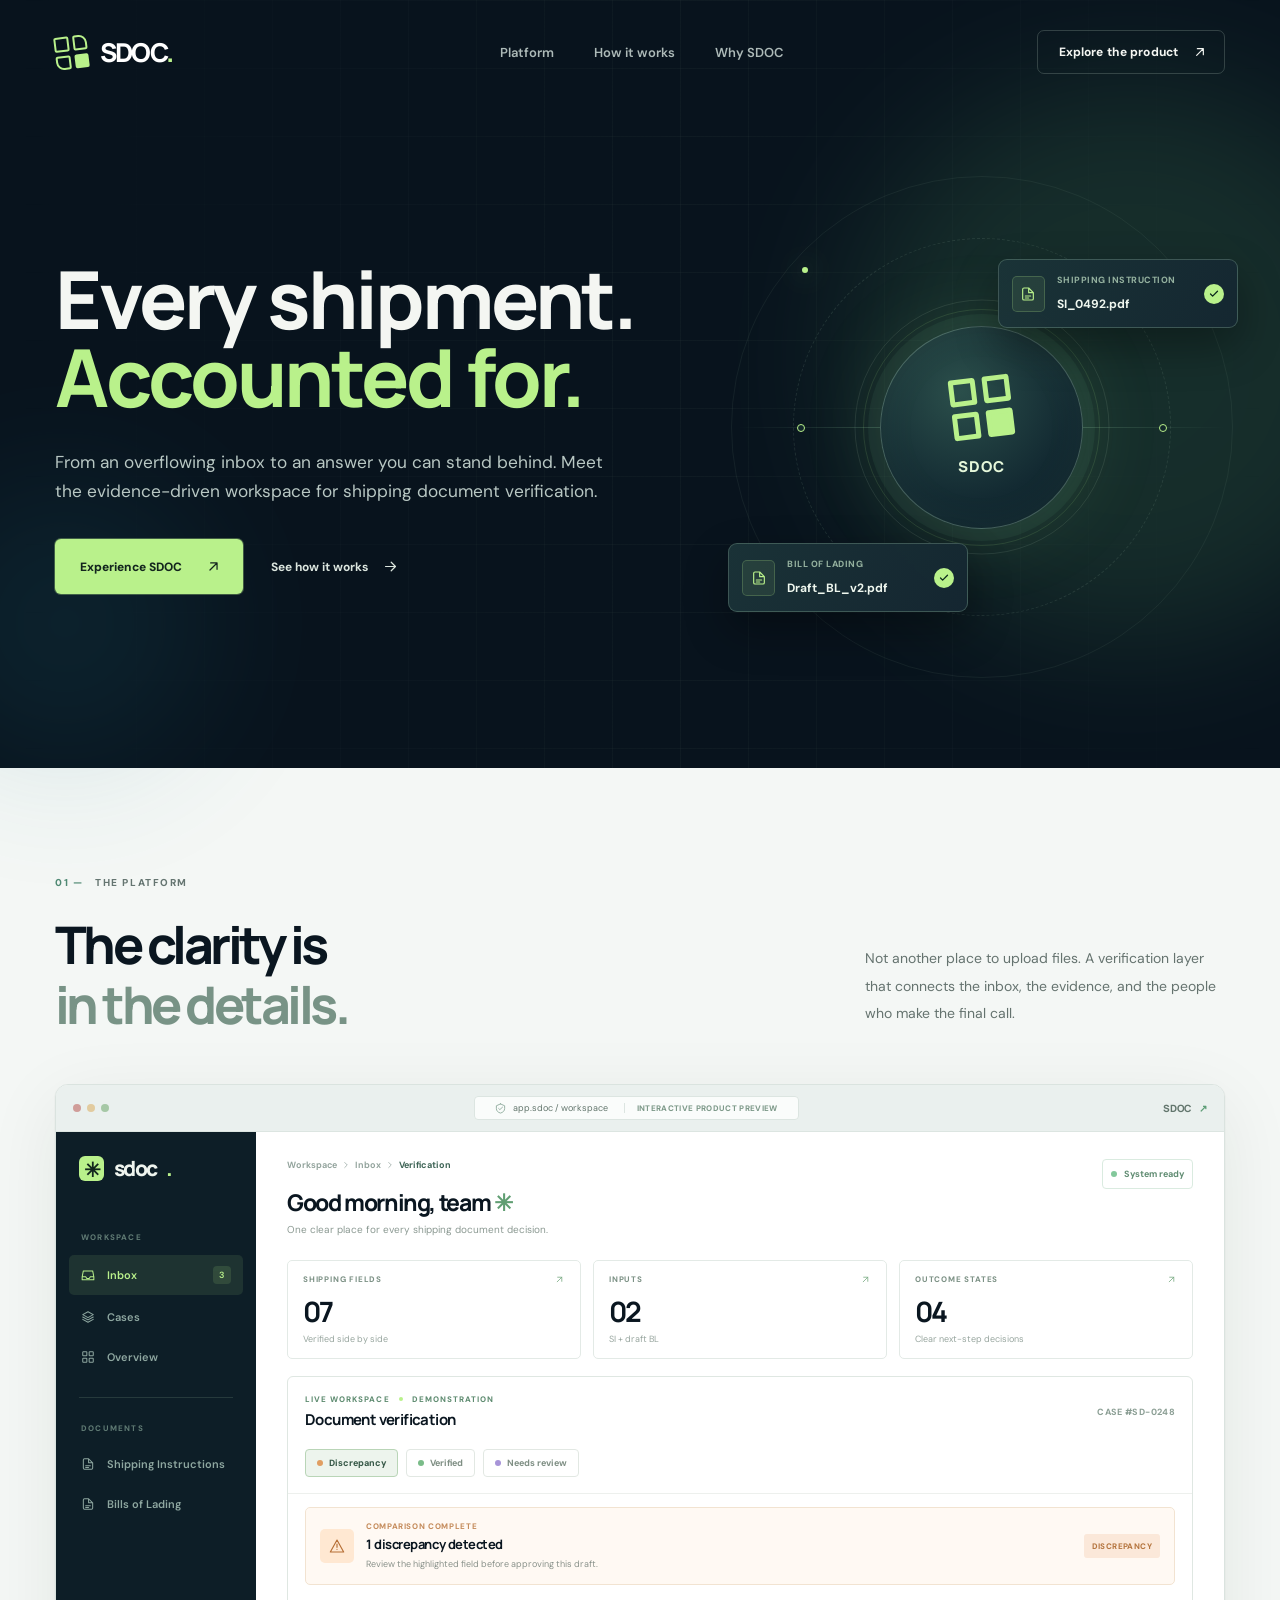
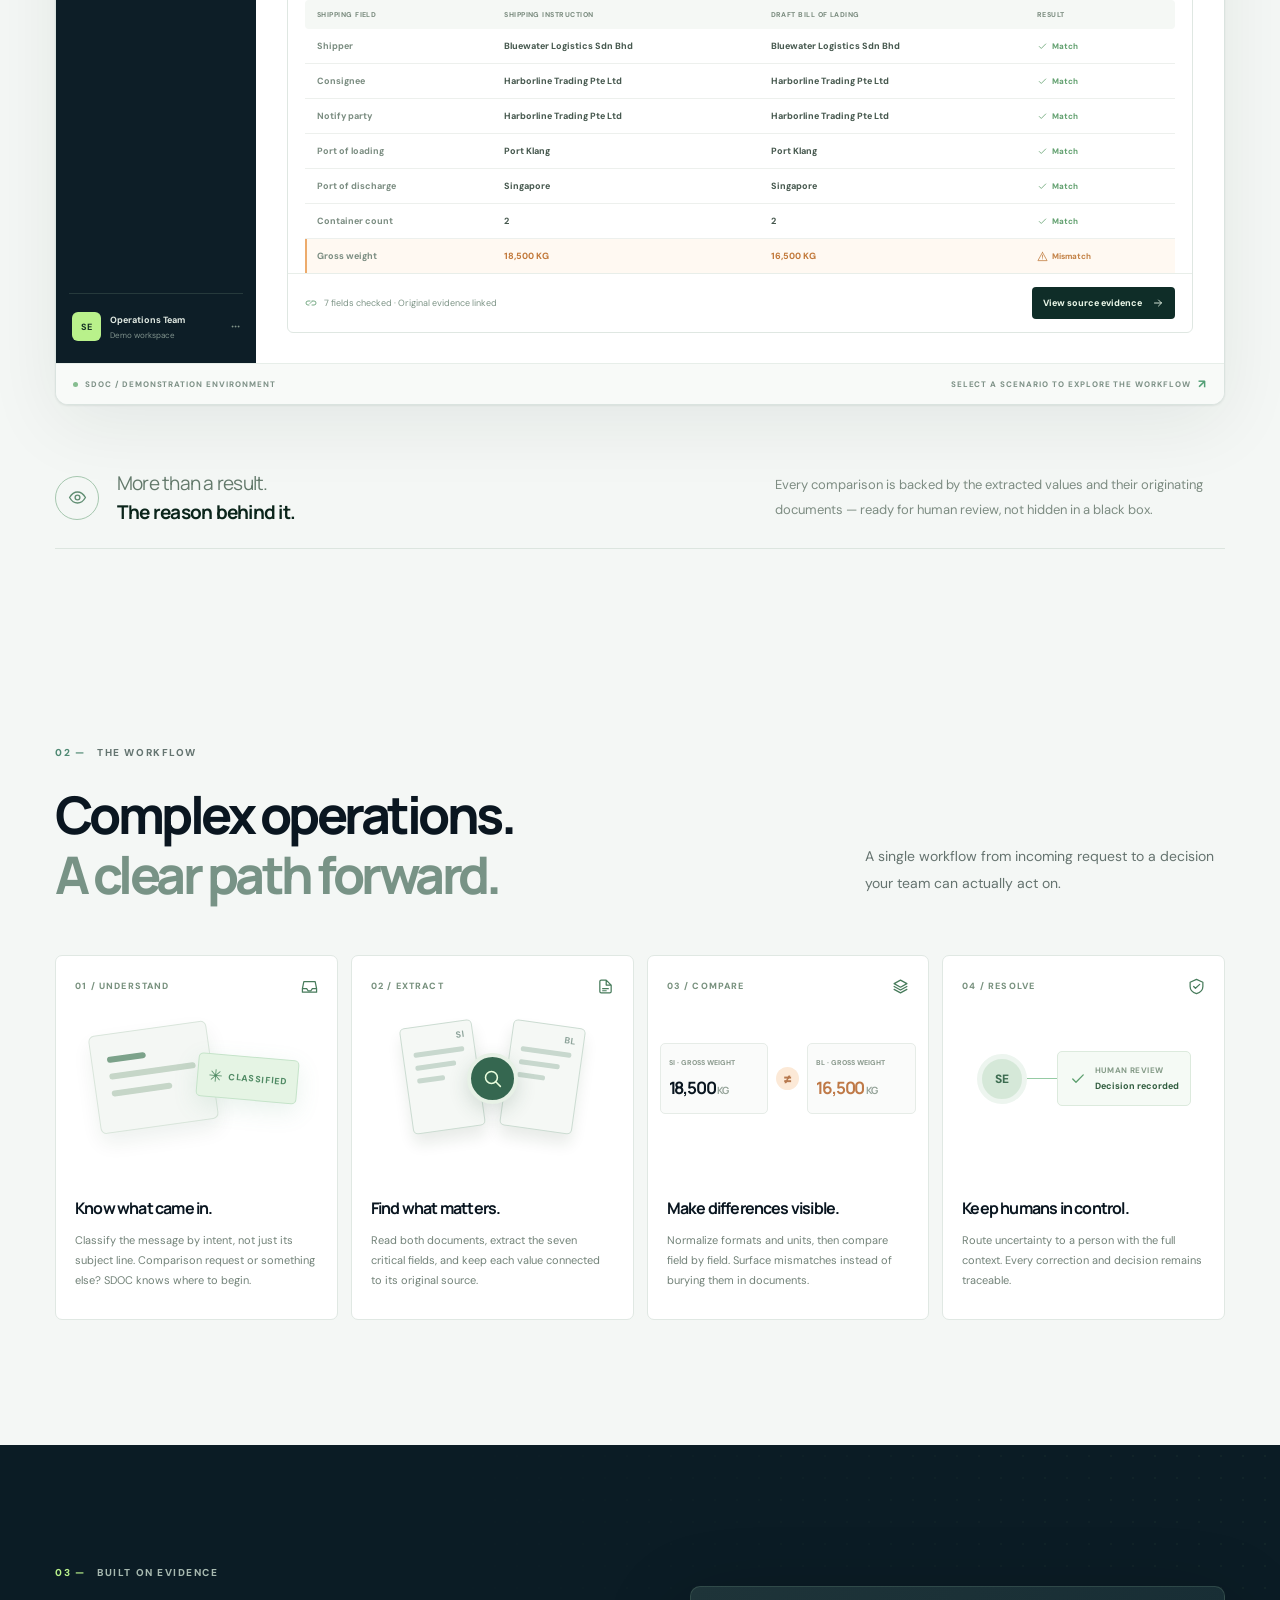
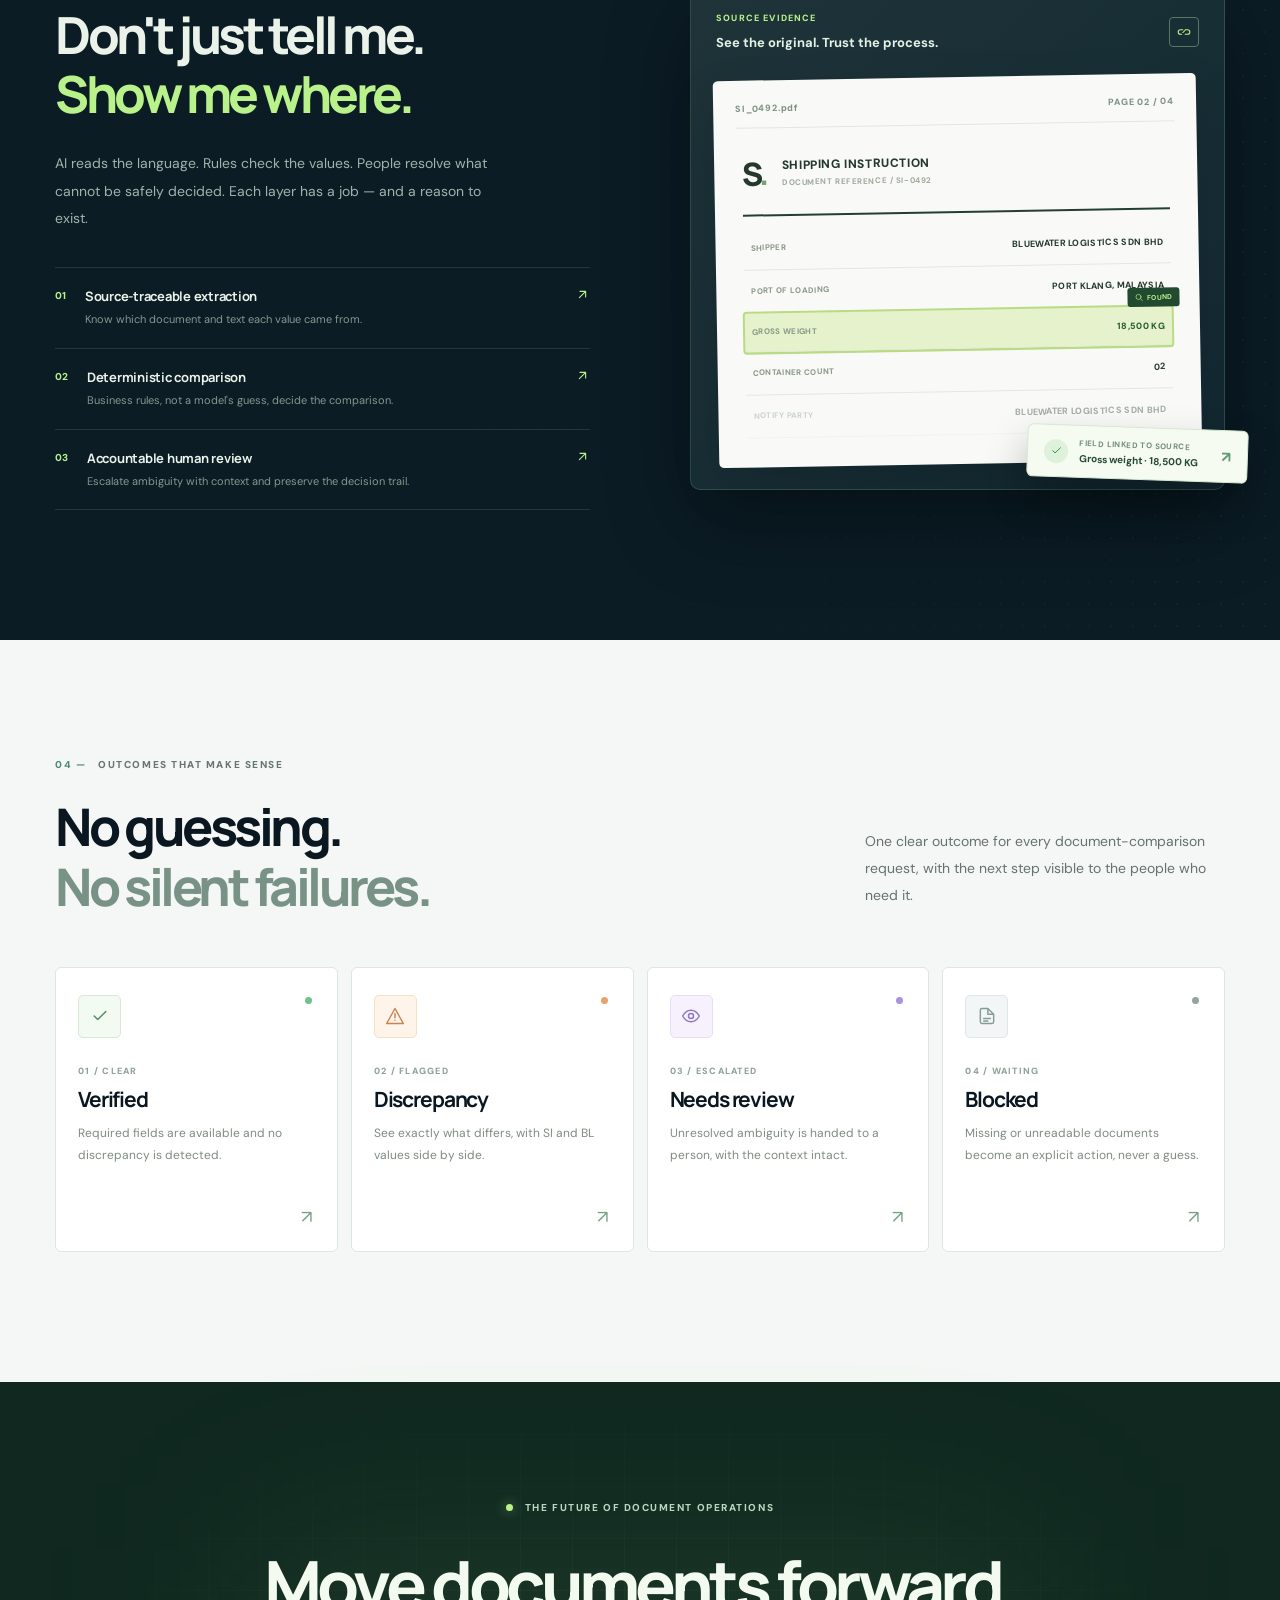
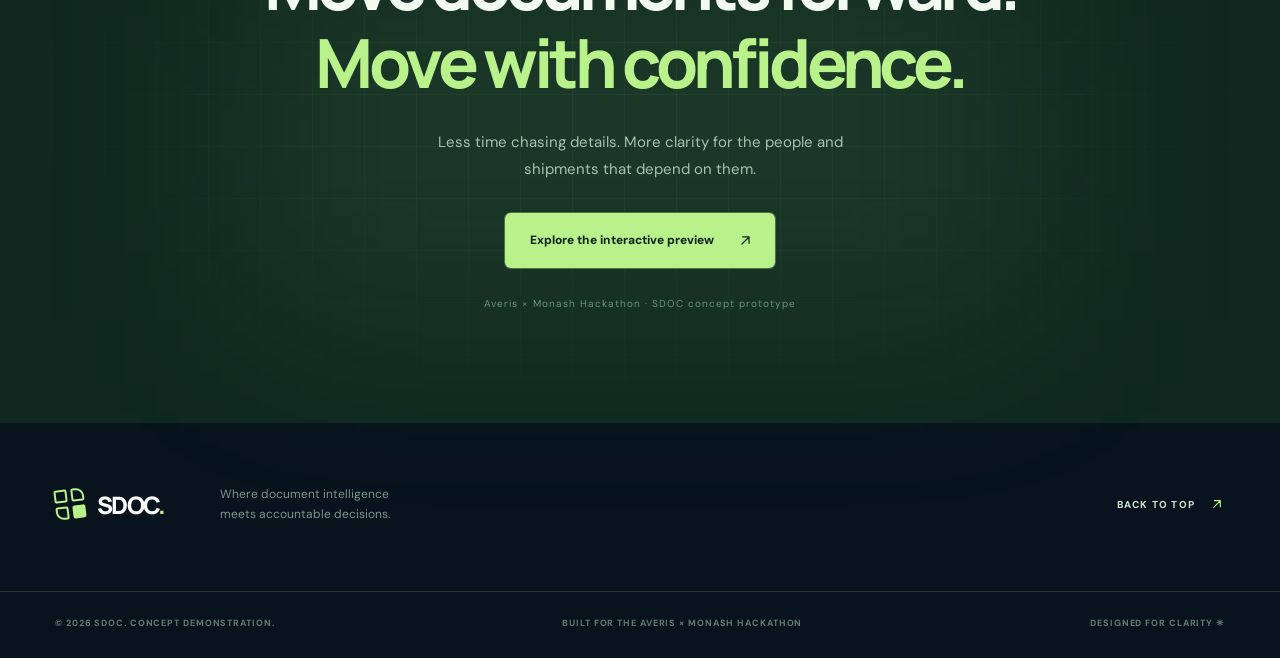
==== sdoc-landing/index.html @ b0c90d7c "Initial commit: SDOC shipping document verification Backend-first verification pipeline with Supabas" ====
<!doctype html>
<html lang="en">
<head>
  <meta charset="UTF-8" />
  <meta name="viewport" content="width=device-width, initial-scale=1.0" />
  <meta name="theme-color" content="#08131d" />
  <meta name="description" content="SDOC brings evidence-driven shipping document verification from the inbox to a clear, traceable decision." />
  <title>SDOC — Every shipment. Accounted for.</title>
  <link rel="icon" type="image/svg+xml" href="assets/favicon.svg" />
  <link rel="preconnect" href="https://fonts.googleapis.com" />
  <link rel="preconnect" href="https://fonts.gstatic.com" crossorigin />
  <link href="https://fonts.googleapis.com/css2?family=DM+Sans:wght@400;450;500;550;600;650;700&family=Manrope:wght@400;500;600;650;700;750;800&display=swap" rel="stylesheet" />
  <link rel="stylesheet" href="styles.css" />
  <link rel="stylesheet" href="hero.css" />
  <script src="app.js" defer></script>
</head>
<body>
  <svg class="icon-sprite" xmlns="http://www.w3.org/2000/svg" aria-hidden="true">
    <symbol id="i-arrow" viewBox="0 0 24 24"><path d="M5 12h14m-6-6 6 6-6 6"/></symbol>
    <symbol id="i-arrow-up" viewBox="0 0 24 24"><path d="M7 17 17 7M8 7h9v9"/></symbol>
    <symbol id="i-check" viewBox="0 0 24 24"><path d="m5 12 4.3 4.3L19 6.5"/></symbol>
    <symbol id="i-chevr" viewBox="0 0 24 24"><path d="m9 6 6 6-6 6"/></symbol>
    <symbol id="i-file" viewBox="0 0 24 24"><path d="M13 3H6a2 2 0 0 0-2 2v14a2 2 0 0 0 2 2h12a2 2 0 0 0 2-2V10zM13 3v7h7M8 15h8M8 18h5"/></symbol>
    <symbol id="i-inbox" viewBox="0 0 24 24"><path d="M4 5h16l2 10v5H2v-5L4 5Zm-2 10h6l2 3h4l2-3h6"/></symbol>
    <symbol id="i-layers" viewBox="0 0 24 24"><path d="m12 3 9 5-9 5-9-5 9-5Zm-9 9 9 5 9-5M3 16l9 5 9-5"/></symbol>
    <symbol id="i-search" viewBox="0 0 24 24"><circle cx="10.8" cy="10.8" r="6.8"/><path d="m16 16 5 5"/></symbol>
    <symbol id="i-shield" viewBox="0 0 24 24"><path d="m12 2 9 4v6c0 5.2-3.5 8.4-9 10-5.5-1.6-9-4.8-9-10V6l9-4Z"/><path d="m8 12 2.5 2.5L16.5 9"/></symbol>
    <symbol id="i-spark" viewBox="0 0 24 24"><path d="m12 2 2.2 7.8L22 12l-7.8 2.2L12 22l-2.2-7.8L2 12l7.8-2.2L12 2Z"/></symbol>
    <symbol id="i-grid" viewBox="0 0 24 24"><rect x="3" y="3" width="7" height="7" rx="1"/><rect x="14" y="3" width="7" height="7" rx="1"/><rect x="3" y="14" width="7" height="7" rx="1"/><rect x="14" y="14" width="7" height="7" rx="1"/></symbol>
    <symbol id="i-clock" viewBox="0 0 24 24"><circle cx="12" cy="12" r="9"/><path d="M12 7v5l3 2"/></symbol>
    <symbol id="i-link" viewBox="0 0 24 24"><path d="m10 13 4-4M8 16H6a4 4 0 0 1 0-8h4M14 8h4a4 4 0 0 1 0 8h-4"/></symbol>
    <symbol id="i-alert" viewBox="0 0 24 24"><path d="m12 3 10 18H2L12 3ZM12 9v5M12 17h.01"/></symbol>
    <symbol id="i-send" viewBox="0 0 24 24"><path d="m22 2-7 20-4-9-9-4 20-7ZM11 13 22 2"/></symbol>
    <symbol id="i-eye" viewBox="0 0 24 24"><path d="M2 12s4-7 10-7 10 7 10 7-4 7-10 7S2 12 2 12Z"/><circle cx="12" cy="12" r="3"/></symbol>
    <symbol id="i-menu" viewBox="0 0 24 24"><path d="M3 7h18M3 12h18M3 17h18"/></symbol>
    <symbol id="i-x" viewBox="0 0 24 24"><path d="M5 5 19 19M19 5 5 19"/></symbol>
  </svg>
  <div class="site-shell" id="top">
    <div class="hero-stage">
      <div class="hero-grid" aria-hidden="true"></div>
      <div class="ambient ambient-1" aria-hidden="true"></div><div class="ambient ambient-2" aria-hidden="true"></div>
      <header class="site-header wrap">
        <a class="brand" href="#top" aria-label="SDOC home"><span class="brand-glyph"><span></span><span></span><span></span><span></span></span><span>SDOC<span class="brand-period">.</span></span></a>
        <nav class="desktop-nav" aria-label="Main navigation"><a href="#platform">Platform</a><a href="#workflow">How it works</a><a href="#principles">Why SDOC</a></nav>
        <a class="nav-cta" href="#experience">Explore the product <svg><use href="#i-arrow-up"/></svg></a>
        <button class="menu-toggle" type="button" aria-label="Open menu" aria-expanded="false"><svg><use href="#i-menu"/></svg></button>
      </header>
      <nav class="mobile-nav wrap" id="mobile-nav" aria-label="Mobile navigation" hidden><a href="#platform">Platform</a><a href="#workflow">How it works</a><a href="#principles">Why SDOC</a><a href="#experience">Explore the product</a></nav>
      <main>
        <section class="hero wrap" aria-labelledby="hero-title">
          <div class="hero-copy reveal is-visible">
            <h1 id="hero-title">Every shipment.<br><span class="heading-gradient">Accounted for<span class="heading-period">.</span></span></h1>
            <p class="hero-description">From an overflowing inbox to an answer you can stand behind. Meet the evidence-driven workspace for shipping document verification.</p>
            <div class="hero-actions"><a class="button button-primary magnetic" href="#experience">Experience SDOC <svg><use href="#i-arrow-up"/></svg></a><a class="text-action" href="#workflow">See how it works <svg><use href="#i-arrow"/></svg></a></div>
          </div>
          <div class="hero-art reveal is-visible" aria-hidden="true"><div class="radar-ring radar-1"></div><div class="radar-ring radar-2"></div><div class="radar-ring radar-3"></div><div class="art-route"><span class="route-node node-left"></span><span class="route-node node-middle"></span><span class="route-node node-right"></span></div><div class="art-center"><div class="art-center-inner"><div class="art-mark"><span></span><span></span><span></span><span></span></div><span>SDOC</span></div></div><div class="art-card art-card-one"><span class="art-card-icon"><svg><use href="#i-file"/></svg></span><div><span>SHIPPING INSTRUCTION</span><strong>SI_0492.pdf</strong></div><span class="art-card-check"><svg><use href="#i-check"/></svg></span></div><div class="art-card art-card-two"><span class="art-card-icon"><svg><use href="#i-file"/></svg></span><div><span>BILL OF LADING</span><strong>Draft_BL_v2.pdf</strong></div><span class="art-card-check"><svg><use href="#i-check"/></svg></span></div></div>
        </section>
      </main>
    </div>
    <section class="product-section" id="platform" aria-labelledby="product-title">
      <div class="wrap"><div class="section-heading reveal"><div class="kicker"><span class="kicker-index">01 —</span> THE PLATFORM</div><div class="section-title-row"><h2 id="product-title">The clarity is<br><em>in the details.</em></h2><p>Not another place to upload files. A verification layer that connects the inbox, the evidence, and the people who make the final call.</p></div></div>
      <div class="product-frame reveal" id="experience">
        <div class="browser-bar"><div class="browser-dots"><span></span><span></span><span></span></div><div class="browser-address"><svg><use href="#i-shield"/></svg> app.sdoc / workspace <span class="browser-address-demo">INTERACTIVE PRODUCT PREVIEW</span></div><div class="browser-bar-end">SDOC <span>↗</span></div></div>
        <div class="app-layout">
          <aside class="app-sidebar"><div class="app-sidebar-brand"><span class="app-brand-symbol">✳</span> sdoc<span>.</span></div><span class="sidebar-label">WORKSPACE</span><div class="sidebar-item selected"><svg><use href="#i-inbox"/></svg> Inbox <span class="side-number">3</span></div><div class="sidebar-item"><svg><use href="#i-layers"/></svg> Cases</div><div class="sidebar-item"><svg><use href="#i-grid"/></svg> Overview</div><div class="sidebar-separator"></div><span class="sidebar-label">DOCUMENTS</span><div class="sidebar-item"><svg><use href="#i-file"/></svg> Shipping Instructions</div><div class="sidebar-item"><svg><use href="#i-file"/></svg> Bills of Lading</div><div class="sidebar-spacer"></div><div class="sidebar-profile"><span class="profile-avatar">SE</span><div><strong>Operations Team</strong><small>Demo workspace</small></div><span class="profile-more">···</span></div></aside>
          <div class="app-main"><div class="app-topline"><div><div class="app-breadcrumb">Workspace <svg><use href="#i-chevr"/></svg> Inbox <svg><use href="#i-chevr"/></svg> <strong>Verification</strong></div><h3>Good morning, team <span>✳</span></h3><p>One clear place for every shipping document decision.</p></div><span class="app-topline-badge"><span></span> System ready</span></div>
            <div class="app-stats"><div><span>SHIPPING FIELDS <svg><use href="#i-arrow-up"/></svg></span><strong>07</strong><small>Verified side by side</small></div><div><span>INPUTS <svg><use href="#i-arrow-up"/></svg></span><strong>02</strong><small>SI + draft BL</small></div><div><span>OUTCOME STATES <svg><use href="#i-arrow-up"/></svg></span><strong>04</strong><small>Clear next-step decisions</small></div></div>
            <div class="demo-workspace"><div class="demo-top"><div><div class="demo-top-label">LIVE WORKSPACE <span class="demo-tiny-dot"></span> DEMONSTRATION</div><h4>Document verification</h4></div><span class="demo-case" id="case-id">CASE #SD-0248</span></div>
              <div class="scenario-row" role="tablist" aria-label="Explore sample comparison outcomes"><button class="scenario-tab active" type="button" role="tab" aria-selected="true" data-scenario="discrepancy"><span class="tab-alert"></span> Discrepancy</button><button class="scenario-tab" type="button" role="tab" aria-selected="false" data-scenario="verified"><span class="tab-success"></span> Verified</button><button class="scenario-tab" type="button" role="tab" aria-selected="false" data-scenario="review"><span class="tab-review"></span> Needs review</button></div>
              <div class="result-summary"><div class="result-icon result-warn" id="result-icon"><svg><use href="#i-alert"/></svg></div><div class="result-copy"><span id="result-kicker">COMPARISON COMPLETE</span><strong id="result-title">1 discrepancy detected</strong><small id="result-desc">Review the highlighted field before approving this draft.</small></div><span class="result-state discrepancy" id="result-state">DISCREPANCY</span></div>
              <div class="comparison-table" role="table" aria-label="Shipping Instruction versus Bill of Lading"><div class="table-head" role="row"><span role="columnheader">SHIPPING FIELD</span><span role="columnheader">SHIPPING INSTRUCTION</span><span role="columnheader">DRAFT BILL OF LADING</span><span role="columnheader">RESULT</span></div><div id="comparison-rows"></div></div>
              <div class="demo-bottom"><span><svg><use href="#i-link"/></svg> <span id="evidence-copy">7 fields checked · Original evidence linked</span></span><button type="button" class="demo-action" id="demo-action">View source evidence <svg><use href="#i-arrow"/></svg></button></div>
            </div>
          </div>
        </div>
        <div class="frame-bottom"><span><span class="frame-status-dot"></span> SDOC / DEMONSTRATION ENVIRONMENT</span><span>SELECT A SCENARIO TO EXPLORE THE WORKFLOW <span>↗</span></span></div>
      </div>
      <div class="under-frame reveal"><div><span class="under-frame-icon"><svg><use href="#i-eye"/></svg></span><p>More than a result.<br><strong>The reason behind it.</strong></p></div><p>Every comparison is backed by the extracted values and their originating documents — ready for human review, not hidden in a black box.</p></div>
      </div>
    </section>
    <section class="workflow-section" id="workflow" aria-labelledby="workflow-title"><div class="wrap"><div class="section-heading reveal"><div class="kicker"><span class="kicker-index">02 —</span> THE WORKFLOW</div><div class="section-title-row"><h2 id="workflow-title">Complex operations.<br><em>A clear path forward.</em></h2><p>A single workflow from incoming request to a decision your team can actually act on.</p></div></div><div class="workflow-grid"><article class="workflow-card reveal"><div class="workflow-card-top"><span>01 / UNDERSTAND</span><svg><use href="#i-inbox"/></svg></div><div class="step-graphic step-graphic-one"><span class="graphic-email"><span class="graphic-email-line short"></span><span class="graphic-email-line"></span><span class="graphic-email-line medium"></span></span><span class="graphic-ai">✳ <span>CLASSIFIED</span></span></div><div class="workflow-card-bottom"><h3>Know what came in.</h3><p>Classify the message by intent, not just its subject line. Comparison request or something else? SDOC knows where to begin.</p></div></article><article class="workflow-card reveal"><div class="workflow-card-top"><span>02 / EXTRACT</span><svg><use href="#i-file"/></svg></div><div class="step-graphic step-graphic-two"><span class="graphic-doc doc-a"><i></i><i></i><i></i><b>SI</b></span><span class="graphic-scan"><svg><use href="#i-search"/></svg></span><span class="graphic-doc doc-b"><i></i><i></i><i></i><b>BL</b></span></div><div class="workflow-card-bottom"><h3>Find what matters.</h3><p>Read both documents, extract the seven critical fields, and keep each value connected to its original source.</p></div></article><article class="workflow-card reveal"><div class="workflow-card-top"><span>03 / COMPARE</span><svg><use href="#i-layers"/></svg></div><div class="step-graphic step-graphic-three"><div><small>SI · GROSS WEIGHT</small><strong>18,500 <span>KG</span></strong></div><span class="graphic-versus">≠</span><div><small>BL · GROSS WEIGHT</small><strong>16,500 <span>KG</span></strong></div></div><div class="workflow-card-bottom"><h3>Make differences visible.</h3><p>Normalize formats and units, then compare field by field. Surface mismatches instead of burying them in documents.</p></div></article><article class="workflow-card reveal"><div class="workflow-card-top"><span>04 / RESOLVE</span><svg><use href="#i-shield"/></svg></div><div class="step-graphic step-graphic-four"><div class="review-person">SE</div><div class="review-connector"></div><div class="review-decision"><svg><use href="#i-check"/></svg><span>HUMAN REVIEW<br><strong>Decision recorded</strong></span></div></div><div class="workflow-card-bottom"><h3>Keep humans in control.</h3><p>Route uncertainty to a person with the full context. Every correction and decision remains traceable.</p></div></article></div></div></section>
    <section class="evidence-section" id="principles" aria-labelledby="evidence-title"><div class="wrap evidence-grid"><div class="evidence-copy reveal"><div class="kicker kicker-light"><span class="kicker-index">03 —</span> BUILT ON EVIDENCE</div><h2 id="evidence-title">Don't just tell me.<br><em>Show me where.</em></h2><p>AI reads the language. Rules check the values. People resolve what cannot be safely decided. Each layer has a job — and a reason to exist.</p><div class="evidence-points"><div><span class="point-number">01</span><span><strong>Source-traceable extraction</strong><small>Know which document and text each value came from.</small></span><svg><use href="#i-arrow-up"/></svg></div><div><span class="point-number">02</span><span><strong>Deterministic comparison</strong><small>Business rules, not a model's guess, decide the comparison.</small></span><svg><use href="#i-arrow-up"/></svg></div><div><span class="point-number">03</span><span><strong>Accountable human review</strong><small>Escalate ambiguity with context and preserve the decision trail.</small></span><svg><use href="#i-arrow-up"/></svg></div></div></div><div class="evidence-visual reveal"><div class="evidence-visual-top"><div><span class="evidence-visual-kicker">SOURCE EVIDENCE</span><strong>See the original. Trust the process.</strong></div><span class="evidence-link-icon"><svg><use href="#i-link"/></svg></span></div><div class="fake-pdf"><div class="pdf-caption"><span>SI_0492.pdf</span><span>PAGE 02 / 04</span></div><div class="pdf-document"><div class="pdf-doc-header"><span class="pdf-doc-symbol">S<span>.</span></span><span>SHIPPING INSTRUCTION<br><small>DOCUMENT REFERENCE / SI-0492</small></span></div><div class="pdf-thin-line"></div><div class="pdf-form-row"><span>SHIPPER</span><strong>BLUEWATER LOGISTICS SDN BHD</strong></div><div class="pdf-form-row"><span>PORT OF LOADING</span><strong>PORT KLANG, MALAYSIA</strong></div><div class="pdf-form-row pdf-highlight"><span>GROSS WEIGHT</span><strong>18,500 KG</strong><b><svg><use href="#i-search"/></svg> FOUND</b></div><div class="pdf-form-row"><span>CONTAINER COUNT</span><strong>02</strong></div><div class="pdf-form-row pdf-muted"><span>NOTIFY PARTY</span><strong>BLUEWATER LOGISTICS SDN BHD</strong></div></div></div><div class="source-float"><span class="source-float-icon"><svg><use href="#i-check"/></svg></span><span>FIELD LINKED TO SOURCE <strong>Gross weight · 18,500 KG</strong></span><span>↗</span></div></div></div></section>
    <section class="outcomes-section" aria-labelledby="outcomes-title"><div class="wrap"><div class="section-heading reveal"><div class="kicker"><span class="kicker-index">04 —</span> OUTCOMES THAT MAKE SENSE</div><div class="section-title-row"><h2 id="outcomes-title">No guessing.<br><em>No silent failures.</em></h2><p>One clear outcome for every document-comparison request, with the next step visible to the people who need it.</p></div></div><div class="outcome-grid"><article class="outcome-card reveal"><span class="outcome-dot green"></span><div class="outcome-icon"><svg><use href="#i-check"/></svg></div><span class="outcome-n">01 / CLEAR</span><h3>Verified</h3><p>Required fields are available and no discrepancy is detected.</p><span class="outcome-corner">↗</span></article><article class="outcome-card reveal"><span class="outcome-dot orange"></span><div class="outcome-icon"><svg><use href="#i-alert"/></svg></div><span class="outcome-n">02 / FLAGGED</span><h3>Discrepancy</h3><p>See exactly what differs, with SI and BL values side by side.</p><span class="outcome-corner">↗</span></article><article class="outcome-card reveal"><span class="outcome-dot purple"></span><div class="outcome-icon"><svg><use href="#i-eye"/></svg></div><span class="outcome-n">03 / ESCALATED</span><h3>Needs review</h3><p>Unresolved ambiguity is handed to a person, with the context intact.</p><span class="outcome-corner">↗</span></article><article class="outcome-card reveal"><span class="outcome-dot gray"></span><div class="outcome-icon"><svg><use href="#i-file"/></svg></div><span class="outcome-n">04 / WAITING</span><h3>Blocked</h3><p>Missing or unreadable documents become an explicit action, never a guess.</p><span class="outcome-corner">↗</span></article></div></div></section>
    <section class="closing-section" aria-labelledby="closing-title"><div class="closing-grid"></div><div class="closing-glow"></div><div class="wrap closing-content reveal"><div class="closing-kicker"><span class="live-dot"></span> THE FUTURE OF DOCUMENT OPERATIONS</div><h2 id="closing-title">Move documents forward.<br><em>Move with confidence.</em></h2><p>Less time chasing details. More clarity for the people and shipments that depend on them.</p><a href="#experience" class="button button-primary magnetic">Explore the interactive preview <svg><use href="#i-arrow-up"/></svg></a><span class="closing-footnote">Averis × Monash Hackathon · SDOC concept prototype</span></div></section>
    <footer class="site-footer"><div class="wrap footer-top"><a class="brand footer-brand" href="#top"><span class="brand-glyph"><span></span><span></span><span></span><span></span></span><span>SDOC<span class="brand-period">.</span></span></a><p>Where document intelligence<br>meets accountable decisions.</p><a href="#top" class="back-top">BACK TO TOP <svg><use href="#i-arrow-up"/></svg></a></div><div class="wrap footer-bottom"><span>© 2026 SDOC. CONCEPT DEMONSTRATION.</span><span>BUILT FOR THE AVERIS × MONASH HACKATHON</span><span>DESIGNED FOR CLARITY ✳</span></div></footer>
  </div>
  <dialog class="evidence-dialog" id="evidence-dialog" aria-labelledby="dialog-title"><div class="dialog-top"><div><span class="dialog-kicker">TRACEABLE BY DESIGN</span><h3 id="dialog-title">Source evidence</h3></div><button type="button" id="close-dialog" aria-label="Close evidence dialog"><svg><use href="#i-x"/></svg></button></div><p id="dialog-intro">This is an illustrative source trace from the selected demo scenario.</p><div class="dialog-docs" id="dialog-docs"></div><div class="dialog-footer"><span>DEMONSTRATION DATA · NO LIVE EMAILS PROCESSED</span><button type="button" id="dialog-done">Done <svg><use href="#i-check"/></svg></button></div></dialog>
</body>
</html>
---- sdoc-landing/styles.css ----
:root{--ink:#0a1620;--ink-2:#112530;--lime:#b9f18b;--lime-bright:#cfff9f;--mist:#f4f7f5;--muted:#6b797e;--border:#dbe2e2;--orange:#f59c63;--purple:#b69bed;--display:'Manrope','Arial',sans-serif;--body:'DM Sans','Arial',sans-serif}*{box-sizing:border-box}html{scroll-behavior:smooth;scroll-padding-top:80px}body{margin:0;background:var(--ink);font-family:var(--body);color:var(--ink);-webkit-font-smoothing:antialiased}button,a{-webkit-tap-highlight-color:transparent}a{color:inherit;text-decoration:none}button{font:inherit;cursor:pointer}svg{width:20px;height:20px;fill:none;stroke:currentColor;stroke-width:1.75;stroke-linecap:round;stroke-linejoin:round;flex-shrink:0}::selection{background:var(--lime);color:var(--ink)}.icon-sprite{display:none}.wrap{max-width:1400px;margin-inline:auto;padding-inline:55px}.site-shell{overflow:hidden}.announcement{height:36px;background:#b9f18b;color:#10251d;display:flex;align-items:center;justify-content:center;gap:13px;font-size:9px;font-weight:800;letter-spacing:.18em}.announcement-star{font-size:16px;line-height:1}.announcement-divider{opacity:.35}.announcement a{display:inline-flex;margin-left:6px}.announcement svg{width:13px;height:13px}.hero-stage{position:relative;isolation:isolate;background:#08131d;color:#f4f6f2}.hero-grid{pointer-events:none;position:absolute;inset:0;background-image:linear-gradient(#9cae9b0d 1px,transparent 1px),linear-gradient(90deg,#9cae9b0d 1px,transparent 1px);background-size:68px 68px;mask-image:linear-gradient(90deg,transparent 0%,black 55%,transparent 100%);z-index:-2}.ambient{position:absolute;border-radius:50%;pointer-events:none;filter:blur(70px);opacity:.14;z-index:-1}.ambient-1{width:560px;height:560px;background:#6dce7f;right:-130px;top:80px}.ambient-2{width:290px;height:290px;background:#287d8f;left:-80px;bottom:0}.site-header{height:92px;display:flex;align-items:center;justify-content:space-between;position:relative;z-index:5}.brand{display:inline-flex;align-items:center;gap:12px;color:white;font-family:var(--display);font-size:26px;letter-spacing:-.07em;font-weight:800}.brand-period{color:var(--lime)}.brand-glyph{width:33px;height:33px;display:grid;grid-template-columns:1fr 1fr;grid-template-rows:1fr 1fr;gap:4px;transform:rotate(-7deg)}.brand-glyph span{border:2.5px solid var(--lime);border-radius:2px}.brand-glyph span:nth-child(2){border-radius:2px 8px 2px 2px}.brand-glyph span:nth-child(3){border-radius:2px 2px 2px 8px}.brand-glyph span:nth-child(4){background:var(--lime);border-radius:2px}.desktop-nav{display:flex;gap:40px;margin-left:75px}.desktop-nav a{color:#adbab8;font-size:13px;font-weight:600;transition:color .25s}.desktop-nav a:hover{color:var(--lime)}.nav-cta{display:flex;align-items:center;gap:14px;font-size:12px;font-weight:750;letter-spacing:.01em;border:1px solid #70827b65;padding:13px 16px 13px 21px;border-radius:7px;transition:all .25s}.nav-cta:hover{border-color:var(--lime);color:var(--lime);background:#b9f18b0d}.nav-cta svg{width:16px;height:16px}.menu-toggle,.mobile-nav{display:none}.hero{min-height:575px;display:grid;grid-template-columns:1.1fr .9fr;align-items:center;gap:32px;padding-top:36px;padding-bottom:42px}.hero-copy{position:relative;z-index:2;padding-bottom:12px}.eyebrow,.kicker,.closing-kicker{display:flex;align-items:center;gap:12px;font-size:10px;font-weight:800;letter-spacing:.155em}.eyebrow{color:#9aada7;margin-bottom:33px}.live-dot,.art-label-dot,.demo-tiny-dot,.frame-status-dot{width:7px;height:7px;background:var(--lime);border-radius:50%;display:inline-block;flex-shrink:0;box-shadow:0 0 12px #b9f18b88}.eyebrow-slash{color:#495d56;margin-inline:1px}.hero h1{font-family:var(--display);font-size:clamp(44px,5vw,78px);letter-spacing:-.075em;line-height:1.13;font-weight:750;margin:0;white-space:nowrap}.heading-gradient{background:linear-gradient(100deg,#dbf6c4 0%,#b9f18b 42%,#68c7b0 100%);-webkit-background-clip:text;background-clip:text;color:transparent}.heading-period{color:var(--lime)}.hero-description{max-width:455px;font-size:17px;line-height:1.86;color:#a5b6b3;margin:30px 0 28px}.hero-actions{display:flex;align-items:center;gap:32px}.button{display:inline-flex;justify-content:center;align-items:center;gap:23px;border-radius:6px;font-weight:800;font-size:12px;transition:transform .25s,box-shadow .25s,background .25s;white-space:nowrap}.button-primary{padding:19px 21px 19px 25px;background:var(--lime);color:#13251e;box-shadow:0 0 0 1px #b9f18b50}.button-primary svg{width:17px;height:17px}.button-primary:hover{background:#d1ffad;box-shadow:0 11px 45px #b9f18b25;transform:translateY(-3px)}.text-action{display:flex;align-items:center;gap:14px;color:#dce6df;font-size:12px;font-weight:700;white-space:nowrap}.text-action svg{width:17px;height:17px;transition:transform .2s}.text-action:hover svg{transform:translateX(5px)}.hero-meta{display:flex;gap:17px;align-items:center;margin-top:48px;color:#91a69f;font-size:11px}.hero-meta strong{color:#e9f0e9;font-weight:650}.mini-stack{display:flex;padding-left:4px}.mini-stack i{width:29px;height:29px;display:grid;place-items:center;background:#162d31;border:1px solid #45625b;border-radius:50%;margin-left:-4px}.mini-stack i:nth-child(2){background:#29483b}.mini-stack i:nth-child(3){background:#375940}.mini-stack svg{width:13px;height:13px;color:var(--lime)}.hero-art{height:490px;position:relative;isolation:isolate;display:flex;align-items:center;justify-content:center;transform-style:preserve-3d}.radar-ring{position:absolute;border:1px solid #86a6932b;border-radius:50%;aspect-ratio:1;left:50%;top:50%;transform:translate(-50%,-50%);pointer-events:none}.radar-1{width:255px}.radar-2{width:378px;border-style:dashed;animation:spin 80s linear infinite}.radar-3{width:502px;border-color:#86a69318}.radar-3:after{content:'';position:absolute;top:18%;left:14%;width:6px;height:6px;border-radius:50%;background:var(--lime);box-shadow:0 0 30px var(--lime)}@keyframes spin{to{transform:translate(-50%,-50%) rotate(360deg)}}.art-center{width:203px;height:203px;border-radius:50%;border:1px solid #82a39175;background:radial-gradient(circle at 40% 32%,#2b4f4b,#132a32 60%,#0b1d28);box-shadow:0 0 0 12px #85caa210,0 0 85px #a4f48f20,inset 0 0 40px #b9f18b0c;display:grid;place-items:center;position:relative;z-index:1;animation:float 7s ease-in-out infinite}.art-center:before{content:'';position:absolute;inset:-18px;border-radius:50%;border:1px solid #b9f18b20}.art-center-inner{text-align:center}.art-mark{margin:auto auto 18px;width:61px;height:61px;display:grid;grid-template-columns:1fr 1fr;grid-template-rows:1fr 1fr;gap:7px;transform:rotate(-7deg)}.art-mark span{border:5px solid var(--lime);border-radius:3px}.art-mark span:nth-child(4){background:var(--lime)}.art-center-inner>span{display:block;font-family:var(--display);font-weight:800;font-size:12px;letter-spacing:.14em;color:#e5f7da}.art-center-inner small{display:block;color:#8dac9d;font-size:7px;letter-spacing:.16em;margin-top:8px}.art-label{position:absolute;font-size:9px;font-weight:800;letter-spacing:.14em;color:#a6bab0}.art-label-top{top:36px;left:55px;display:flex;align-items:center;gap:10px}.art-label-top span:last-child{color:var(--lime);font-size:15px}.art-route{width:100%;height:1px;background:linear-gradient(90deg,transparent,#95cda65e,transparent);position:absolute;top:50%;left:0;z-index:-1}.route-node{width:8px;height:8px;border:1px solid var(--lime);background:#12282a;position:absolute;top:-3px;border-radius:50%}.node-left{left:12%}.node-middle{left:50%}.node-right{right:12%}.art-card{position:absolute;z-index:2;border:1px solid #799c8966;background:linear-gradient(118deg,#1b3438f5,#152731f8);border-radius:9px;box-shadow:0 18px 44px #0005;display:flex;align-items:center;gap:12px;padding:14px 13px;width:240px;backdrop-filter:blur(12px);animation:float 6s ease-in-out infinite}.art-card-one{top:92px;right:-13px;animation-delay:-2s}.art-card-two{bottom:75px;left:-10px;animation-delay:-4s}.art-card-icon{width:33px;height:36px;border:1px solid #b9f18b35;border-radius:5px;display:grid;place-items:center;background:#b9f18b14;color:var(--lime)}.art-card-icon svg{width:16px;height:16px}.art-card div{flex:1;min-width:0}.art-card div span{font-size:7px;color:#94b19f;letter-spacing:.09em;font-weight:800;display:block;margin-bottom:6px}.art-card div strong{font-size:11px;font-weight:700;color:#eff7ef;white-space:nowrap}.art-card-check{width:20px;height:20px;border-radius:50%;color:#0a271c;background:var(--lime);display:grid;place-items:center}.art-card-check svg{width:12px;height:12px;stroke-width:2.5}.art-bottom-label{position:absolute;bottom:25px;font-size:9px;letter-spacing:.12em;color:#6f8d81;font-weight:800;white-space:nowrap}.art-bottom-label span{margin-inline:10px;color:var(--lime)}@keyframes float{0%,100%{transform:translateY(0)}50%{transform:translateY(-10px)}}.hero-foot{display:flex;align-items:center;gap:15px;padding-bottom:35px;color:#698078;font-size:9px;font-weight:800;letter-spacing:.15em}.hero-foot-rule{width:35px;height:1px;background:var(--lime)}.scroll-cue{margin-left:auto;color:#a9b8ad}.scroll-cue span{font-size:16px;color:var(--lime);padding-left:11px}.product-section{background:#f4f7f5;padding:108px 0 92px}.section-heading{margin-bottom:49px}.kicker{color:#657571;margin-bottom:26px}.kicker-index{color:#4f8973}.section-title-row{display:flex;justify-content:space-between;align-items:end;gap:38px}.section-title-row h2,.evidence-copy h2,.closing-content h2{font-family:var(--display);font-size:clamp(39px,4.05vw,59px);line-height:1.16;font-weight:750;letter-spacing:-.068em;margin:0}.section-title-row h2 em{font-style:normal;color:#789386}.section-title-row>p{max-width:360px;font-size:14px;line-height:1.95;color:#65736f;margin:0 0 8px}.product-frame{border:1px solid #dae3df;box-shadow:0 18px 75px #14281c13,0 1px 2px #102c1c12;background:white;border-radius:13px;overflow:hidden}.browser-bar{height:47px;background:#eaf0ee;border-bottom:1px solid #dce5e1;display:flex;align-items:center;justify-content:space-between;padding:0 17px;color:#63766d}.browser-dots{display:flex;gap:6px}.browser-dots span{width:8px;height:8px;background:#d09d99;border-radius:50%}.browser-dots span:nth-child(2){background:#e2cb9f}.browser-dots span:nth-child(3){background:#a6c8a6}.browser-address{background:#fafcfb;border:1px solid #dce5e1;padding:5px 12px;border-radius:4px;font-size:9px;min-width:325px;text-align:center;display:flex;justify-content:center;align-items:center;gap:7px}.browser-address svg{width:11px;height:11px;color:#81a191}.browser-address-demo{padding-left:12px;margin-left:9px;border-left:1px solid #dce5e1;font-weight:800;letter-spacing:.04em;font-size:8px;color:#7d9989}.browser-bar-end{font-family:var(--display);font-size:10px;font-weight:800;letter-spacing:-.04em}.browser-bar-end span{color:#5d9d76;margin-left:7px}.app-layout{display:flex;min-height:622px}.app-sidebar{width:200px;flex-shrink:0;background:#0d1e27;color:#b3c4be;display:flex;flex-direction:column;padding:22px 13px}.app-sidebar-brand{font-family:var(--display);font-size:21px;letter-spacing:-.08em;font-weight:800;color:#eef4ee;display:flex;align-items:center;gap:10px;padding:0 10px;margin-bottom:50px}.app-sidebar-brand span:last-child{color:var(--lime)}.app-brand-symbol{width:25px;height:25px;background:var(--lime);border-radius:6px;color:#13271d;display:grid;place-items:center;font-size:20px}.sidebar-label{font-size:8px;font-weight:800;letter-spacing:.15em;color:#607b74;padding:0 12px;margin-bottom:13px}.sidebar-item{display:flex;align-items:center;gap:12px;font-size:11px;padding:11px 12px;margin-bottom:4px;border-radius:5px;color:#8ea7a0;font-weight:600;white-space:nowrap}.sidebar-item svg{width:14px;height:14px}.sidebar-item.selected{background:#b9f18b19;color:var(--lime)}.side-number{margin-left:auto;font-size:9px;border-radius:4px;background:#b9f18b20;padding:3px 6px}.sidebar-separator{height:1px;background:#263a3c;margin:18px 10px 25px}.sidebar-spacer{flex:1}.sidebar-profile{display:flex;align-items:center;border-top:1px solid #263a3c;padding:18px 3px 0;gap:9px}.profile-avatar{border-radius:6px;background:#b9f18b;color:#163325;width:29px;height:29px;display:grid;place-items:center;font-weight:800;font-size:9px}.sidebar-profile>div{min-width:0}.sidebar-profile strong,.sidebar-profile small{display:block;font-size:9px;white-space:nowrap}.sidebar-profile strong{color:#e1eae3;margin-bottom:4px}.sidebar-profile small{font-size:8px;color:#80938d}.profile-more{margin-left:auto;color:#81948a}.app-main{flex:1;min-width:0;padding:27px 31px 30px;background:#fff}.app-topline{display:flex;justify-content:space-between;gap:18px}.app-breadcrumb{display:flex;align-items:center;gap:4px;color:#91a29b;font-size:9px;font-weight:650}.app-breadcrumb svg{width:10px;height:10px}.app-breadcrumb strong{color:#3e6456;font-weight:700}.app-topline h3{font-family:var(--display);font-weight:750;font-size:23px;letter-spacing:-.06em;margin:15px 0 5px}.app-topline h3 span{color:#609e72}.app-topline p{margin:0;color:#8b9992;font-size:10px}.app-topline-badge{border:1px solid #daebe0;color:#608c72;font-size:9px;font-weight:700;border-radius:4px;padding:8px;white-space:nowrap;height:30px;display:flex;align-items:center;gap:7px}.app-topline-badge span{width:6px;height:6px;border-radius:50%;background:#83c89b}.app-stats{display:grid;grid-template-columns:repeat(3,1fr);gap:12px;margin-top:24px}.app-stats>div{border:1px solid #e3eae6;border-radius:5px;padding:13px 15px;min-width:0}.app-stats>div>span{display:flex;justify-content:space-between;gap:6px;font-size:8px;font-weight:800;letter-spacing:.1em;color:#7c9185}.app-stats svg{width:11px;height:11px;color:#79ab82}.app-stats strong{display:block;font-family:var(--display);font-size:28px;letter-spacing:-.065em;margin:7px 0 3px}.app-stats strong span{font-size:17px}.app-stats small{display:block;color:#98a69f;font-size:9px}.demo-workspace{border:1px solid #dfe7e2;border-radius:6px;margin-top:17px;overflow:hidden;background:#fff}.demo-top{display:flex;justify-content:space-between;align-items:center;padding:17px 17px 10px}.demo-top-label{font-size:8px;letter-spacing:.13em;font-weight:800;color:#5e8b70;display:flex;align-items:center;gap:9px}.demo-tiny-dot{width:4px;height:4px;box-shadow:none}.demo-top h4{font-family:var(--display);font-size:15px;letter-spacing:-.04em;margin:5px 0 0}.demo-case{font-size:9px;font-weight:750;color:#8c9f95;letter-spacing:.04em}.scenario-row{display:flex;gap:8px;padding:9px 17px 16px;border-bottom:1px solid #edf0ed}.scenario-tab{border:1px solid #e2e8e3;background:white;color:#7f8f84;border-radius:4px;font-size:9px;font-weight:750;padding:7px 11px;display:inline-flex;align-items:center;gap:6px;transition:all .2s}.scenario-tab:hover{border-color:#8bb58e;color:#315b40}.scenario-tab.active{background:#edf4ed;border-color:#b9d5b7;color:#355746}.tab-alert,.tab-success,.tab-review{width:6px;height:6px;border-radius:50%;background:#e19e62}.tab-success{background:#7abc89}.tab-review{background:#a794d8}.result-summary{display:flex;align-items:center;gap:12px;margin:13px 17px 15px;border-radius:5px;background:#fff9f3;border:1px solid #f2e3d1;padding:13px 14px;min-width:0;transition:background .25s,border-color .25s}.result-summary.verified{background:#f0f8ee;border-color:#cfe6ca}.result-summary.review{background:#f5f1fc;border-color:#e3d9f4}.result-icon{display:grid;place-items:center;width:34px;height:34px;background:#ffe8d2;border-radius:5px;color:#b66e34}.result-icon svg{width:16px;height:16px}.result-icon.result-good{background:#dff0da;color:#55936a}.result-icon.result-review{background:#e9defa;color:#8a6ac1}.result-copy{flex:1;min-width:0}.result-copy>span{display:block;color:#c58c5c;font-size:8px;letter-spacing:.08em;font-weight:800;margin-bottom:4px}.result-summary.verified .result-copy>span{color:#64966d}.result-summary.review .result-copy>span{color:#9982c4}.result-copy strong{display:block;font-family:var(--display);font-size:13px;letter-spacing:-.035em}.result-copy small{display:block;margin-top:5px;color:#8a928b;font-size:9px;line-height:1.45}.result-state{border-radius:3px;background:#fbe8d9;color:#b5753f;font-size:8px;font-weight:800;letter-spacing:.05em;padding:7px 8px}.result-state.verified{background:#e2f2dd;color:#4d9060}.result-state.review{background:#e8dff5;color:#8668b4}.comparison-table{padding:0 17px}.table-head,.table-row{display:grid;grid-template-columns:1fr 1.45fr 1.45fr .72fr;gap:12px;align-items:center}.table-head{background:#f5f8f5;padding:10px 12px;border-radius:4px;color:#7c8d80;font-size:7px;font-weight:800;letter-spacing:.065em}.table-row{border-bottom:1px solid #edf0ed;padding:11px 12px;font-size:9px;color:#46584e}.table-row:last-child{border-bottom:0}.table-row span:nth-child(1){color:#7a8c80;font-weight:700}.table-row span:nth-child(2),.table-row span:nth-child(3){font-weight:750}.table-row.has-diff{background:#fff9f2;border-left:2px solid #edab6c;padding-left:10px}.table-row.has-review{background:#f7f3fd;border-left:2px solid #aa92dd;padding-left:10px}.table-row .status-badge{display:flex;align-items:center;gap:4px;font-size:8px;font-weight:750;color:#62a06f}.table-row .status-badge svg{width:11px;height:11px}.table-row.has-diff .status-badge{color:#c38145}.table-row.has-review .status-badge{color:#9973c7}.table-row .value-diff{color:#c27839!important}.table-row .value-review{color:#8a70b8!important}.demo-bottom{display:flex;justify-content:space-between;gap:12px;align-items:center;padding:13px 17px;border-top:1px solid #e8eee9}.demo-bottom>span{display:inline-flex;align-items:center;gap:7px;font-size:9px;color:#7d9486}.demo-bottom>span svg{width:12px;height:12px;color:#669e76}.demo-action{border:0;background:#0f2d28;color:#eaf7e8;padding:10px 11px;border-radius:4px;font-size:9px;font-weight:800;display:inline-flex;align-items:center;gap:10px;transition:background .2s}.demo-action:hover{background:#265840}.demo-action svg{width:12px;height:12px}.frame-bottom{display:flex;justify-content:space-between;align-items:center;padding:12px 17px;color:#7e9187;font-size:8px;letter-spacing:.12em;font-weight:800;background:#f8faf8;border-top:1px solid #e7eee9}.frame-bottom>span{display:flex;align-items:center;gap:7px}.frame-status-dot{width:5px;height:5px;background:#86bd90;box-shadow:none}.frame-bottom>span:last-child span{color:#549f76;font-size:12px}.under-frame{display:flex;justify-content:space-between;align-items:center;gap:30px;border-bottom:1px solid #dce5df;padding:45px 0 3px}.under-frame>div{display:flex;gap:18px;align-items:center}.under-frame-icon{width:44px;height:44px;border-radius:50%;display:grid;place-items:center;border:1px solid #a6c7af;color:#608e72}.under-frame-icon svg{width:19px;height:19px}.under-frame>div p{font-family:var(--display);font-size:19px;line-height:1.5;letter-spacing:-.04em;color:#63796b}.under-frame>div p strong{color:#0b251b}.under-frame>p{max-width:450px;font-size:13px;color:#7d8c82;line-height:1.9}.workflow-section{background:#f4f7f5;padding:105px 0 125px}.workflow-grid{display:grid;grid-template-columns:repeat(4,1fr);gap:13px}.workflow-card{background:#fff;border:1px solid #e0e8e3;border-radius:7px;min-height:365px;display:flex;flex-direction:column;transition:transform .3s,box-shadow .3s}.workflow-card:hover{transform:translateY(-7px);box-shadow:0 22px 35px #0e27151c}.workflow-card-top{display:flex;justify-content:space-between;align-items:center;padding:22px 19px 0;font-size:9px;color:#78917e;letter-spacing:.13em;font-weight:800}.workflow-card-top svg{width:17px;height:17px;color:#477b5b}.step-graphic{height:158px;display:flex;align-items:center;justify-content:center;position:relative;overflow:hidden;margin-top:5px}.step-graphic-one{gap:0}.graphic-email{width:119px;height:99px;background:#f4f7f4;border:1px solid #d9e5db;border-radius:6px;padding:22px 15px;box-shadow:0 10px 20px #15351e12;transform:rotate(-8deg) translateX(8px)}.graphic-email-line{display:block;width:100%;height:6px;background:#c6d6c8;border-radius:4px;margin-bottom:11px}.graphic-email-line.short{width:45%;background:#7ca28a}.graphic-email-line.medium{width:70%}.graphic-ai{display:flex;align-items:center;gap:6px;border:1px solid #c5e3c9;background:#e5f4e4;box-shadow:0 8px 25px #5b9d7622;border-radius:5px;padding:10px;font-size:17px;color:#518b65;position:relative;z-index:1;transform:rotate(5deg) translateX(-8px)}.graphic-ai span{font-size:9px;font-weight:800;letter-spacing:.08em}.step-graphic-two{gap:0}.graphic-doc{height:107px;width:73px;border:1px solid #ccdcd2;border-radius:5px;background:#f5f8f5;box-shadow:0 10px 15px #122e1719;display:flex;flex-direction:column;gap:8px;padding:25px 10px 8px;position:relative}.graphic-doc i{height:5px;background:#c8d8ce;border-radius:2px}.graphic-doc i:nth-child(2){width:80%}.graphic-doc i:nth-child(3){width:55%}.graphic-doc b{font-size:9px;color:#8da39a;position:absolute;top:7px;right:8px}.doc-a{transform:rotate(-8deg) translateX(12px)}.doc-b{transform:rotate(8deg) translateX(-12px)}.graphic-scan{z-index:1;width:51px;height:51px;display:grid;place-items:center;color:#eaffde;background:#356750;border:4px solid #e7f1e6;border-radius:50%;box-shadow:0 7px 20px #234a3829}.graphic-scan svg{width:21px;height:21px}.step-graphic-three{gap:8px;padding:0 12px}.step-graphic-three>div{border:1px solid #e6ece7;border-radius:5px;padding:14px 8px;min-width:0;flex:1;background:#fafbfa}.step-graphic-three small{display:block;color:#8b9a8e;font-size:7px;font-weight:800;white-space:nowrap}.step-graphic-three strong{display:block;white-space:nowrap;font-size:17px;font-family:var(--display);margin-top:9px;letter-spacing:-.07em}.step-graphic-three strong span{font-size:10px;color:#95a399}.step-graphic-three>div:last-child strong{color:#bf7947}.graphic-versus{border-radius:50%;width:23px;height:23px;background:#fce9d7;color:#b87a50;display:grid;place-items:center;flex-shrink:0;font-weight:800}.step-graphic-four{justify-content:center;gap:0}.review-person{display:grid;place-items:center;width:50px;height:50px;border-radius:50%;background:#d5e8d8;color:#3c6c50;border:5px solid #edf5ef;font-size:12px;font-weight:800}.review-connector{width:30px;height:1px;background:#96cba4}.review-decision{border:1px solid #dceadd;border-radius:5px;padding:11px;background:#f5faf5;display:flex;align-items:center;gap:8px}.review-decision svg{color:#5c9f6e;width:18px;height:18px}.review-decision span{font-size:8px;font-weight:800;line-height:1.8;letter-spacing:.05em;color:#859b88}.review-decision strong{color:#315d3f;font-size:9px;letter-spacing:0}.workflow-card-bottom{margin-top:auto;padding:0 19px 28px}.workflow-card-bottom h3{font-family:var(--display);font-size:16px;letter-spacing:-.05em;margin:0 0 11px}.workflow-card-bottom p{color:#728278;font-size:11px;line-height:1.85;margin:0}.evidence-section{background:#0b1c25;color:#eaf2e9;padding:121px 0 130px;position:relative;isolation:isolate}.evidence-section:before{content:'';position:absolute;inset:0;background-image:radial-gradient(#b9f18b12 1px,transparent 1px);background-size:22px 22px;opacity:.6;mask-image:linear-gradient(90deg,transparent 30%,black);z-index:-1}.evidence-grid{display:grid;grid-template-columns:1fr 1fr;gap:100px;align-items:center}.kicker-light{color:#a7b9b0}.kicker-light .kicker-index{color:var(--lime)}.evidence-copy h2{font-size:clamp(39px,4vw,59px)}.evidence-copy h2 em{font-style:normal;color:var(--lime)}.evidence-copy>p{max-width:435px;color:#a0b3aa;line-height:1.95;font-size:14px;margin:27px 0 35px}.evidence-points>div{border-top:1px solid #46605866;padding:19px 0;display:flex;align-items:start;gap:19px}.evidence-points>div:last-child{border-bottom:1px solid #46605866}.point-number{font-size:10px;color:var(--lime);font-weight:800;line-height:1.8}.evidence-points>div>span:nth-child(2){flex:1}.evidence-points strong{font-family:var(--display);display:block;font-size:13px;letter-spacing:-.02em}.evidence-points small{display:block;color:#82998e;font-size:11px;line-height:1.7;margin-top:5px}.evidence-points svg{color:var(--lime);width:15px;height:15px}.evidence-visual{border:1px solid #5573666b;background:linear-gradient(140deg,#1e3439,#122831);border-radius:10px;min-height:495px;padding:25px;box-shadow:0 30px 85px #0005;position:relative}.evidence-visual-top{display:flex;align-items:center;justify-content:space-between}.evidence-visual-kicker{font-size:9px;letter-spacing:.13em;color:var(--lime);display:block;font-weight:800;margin-bottom:7px}.evidence-visual-top strong{font-size:13px;color:#e4f2e5}.evidence-link-icon{width:30px;height:30px;border:1px solid #597567;border-radius:4px;color:var(--lime);display:grid;place-items:center}.evidence-link-icon svg{width:14px;height:14px}.fake-pdf{margin-top:25px;background:#f9faf7;color:#24382c;border-radius:5px;padding:22px;box-shadow:0 20px 50px #0002;transform:rotate(-1deg)}.pdf-caption{display:flex;justify-content:space-between;border-bottom:1px solid #e1e8de;padding-bottom:13px;font-size:9px;font-weight:800;color:#7d9281;letter-spacing:.09em}.pdf-document{padding:23px 6px 7px}.pdf-doc-header{display:flex;align-items:center;gap:16px;font-size:12px;font-weight:800;letter-spacing:.05em}.pdf-doc-header small{font-size:8px;color:#9ea99c;font-weight:700;letter-spacing:.07em}.pdf-doc-symbol{font-family:var(--display);font-size:32px;font-weight:800;letter-spacing:-.1em}.pdf-doc-symbol span{color:#71a26f}.pdf-thin-line{height:2px;background:#233f32;margin:19px 0 11px}.pdf-form-row{display:flex;justify-content:space-between;gap:10px;border-bottom:1px solid #e3e8e0;padding:15px 7px;font-size:8px;letter-spacing:.04em}.pdf-form-row span{color:#8a9a88;font-weight:800}.pdf-form-row strong{font-size:9px;text-align:right}.pdf-highlight{background:#e5f2cc;box-shadow:0 0 0 2px #b9db84;padding:13px 7px;position:relative;border-radius:2px}.pdf-highlight strong{color:#285931}.pdf-highlight b{position:absolute;right:-8px;top:-19px;background:#224a31;color:#b9f18b;padding:5px 7px;border-radius:3px;font-size:7px;display:flex;align-items:center;gap:3px}.pdf-highlight b svg{width:9px;height:9px}.pdf-muted{opacity:.4}.source-float{position:absolute;bottom:9px;right:-24px;background:#f6fbf2;color:#28412f;border-radius:6px;border:1px solid #d4e9d2;box-shadow:0 20px 40px #0004;display:flex;align-items:center;gap:11px;padding:12px 16px;font-size:8px;font-weight:800;letter-spacing:.05em;transform:rotate(2deg);animation:float 6s ease-in-out infinite}.source-float-icon{width:24px;height:24px;border-radius:50%;display:grid;place-items:center;background:#ddf1db;color:#3b8b52}.source-float-icon svg{width:13px;height:13px}.source-float span:nth-child(2){color:#779080}.source-float strong{display:block;color:#244a32;font-size:10px;letter-spacing:0;margin-top:4px}.source-float>span:last-child{font-size:15px;color:#629d78;margin-left:12px}.outcomes-section{background:#f4f7f5;padding:118px 0 130px}.outcome-grid{display:grid;grid-template-columns:repeat(4,1fr);gap:13px}.outcome-card{background:white;border:1px solid #dce7df;min-height:285px;border-radius:6px;padding:27px 22px;position:relative;transition:transform .3s,box-shadow .3s}.outcome-card:hover{transform:translateY(-6px);box-shadow:0 25px 50px #1a30221c}.outcome-dot{display:block;width:7px;height:7px;border-radius:50%;position:absolute;right:25px;top:29px}.outcome-dot.green{background:#6ec288}.outcome-dot.orange{background:#e7a26b}.outcome-dot.purple{background:#ab91e0}.outcome-dot.gray{background:#93a5a0}.outcome-icon{width:43px;height:43px;border:1px solid #d9e8d9;color:#4e8f66;background:#f3faf2;display:grid;place-items:center;border-radius:5px;margin-bottom:27px}.outcome-card:nth-child(2) .outcome-icon{background:#fff4e9;border-color:#f7dfc5;color:#c78350}.outcome-card:nth-child(3) .outcome-icon{background:#f6f1fd;border-color:#e8ddf9;color:#8f77c0}.outcome-card:nth-child(4) .outcome-icon{background:#f3f6f6;border-color:#e0e7e5;color:#869c97}.outcome-icon svg{width:20px;height:20px}.outcome-n{display:block;font-size:9px;letter-spacing:.14em;color:#8ca295;font-weight:800}.outcome-card h3{font-family:var(--display);font-size:21px;letter-spacing:-.055em;margin:8px 0 9px}.outcome-card p{font-size:12px;line-height:1.85;color:#7d8c80;max-width:240px;margin:0}.outcome-corner{position:absolute;right:25px;bottom:22px;color:#74a084;font-size:18px}.closing-section{position:relative;isolation:isolate;background:#102820;color:#f3fbf0;text-align:center;padding:119px 0 113px}.closing-grid{position:absolute;inset:0;background-image:linear-gradient(#a0c5ad11 1px,transparent 1px),linear-gradient(90deg,#a0c5ad11 1px,transparent 1px);background-size:52px 52px;mask-image:radial-gradient(ellipse at center,black,transparent 76%);z-index:-1}.closing-glow{position:absolute;left:50%;top:55%;transform:translate(-50%,-50%);width:800px;height:370px;background:#8bdb7b17;filter:blur(100px);z-index:-1}.closing-content{display:flex;flex-direction:column;align-items:center}.closing-kicker{color:#b9d8bf;margin-bottom:31px}.closing-content h2{font-size:clamp(42px,5.3vw,75px)}.closing-content h2 em{font-style:normal;color:var(--lime)}.closing-content p{color:#a9c2ae;font-size:15px;line-height:1.8;margin:27px 0 30px;max-width:430px}.closing-footnote{font-size:10px;color:#6b9580;letter-spacing:.1em;margin-top:29px}.site-footer{background:#08131d;color:#a2b0a8}.footer-top{display:flex;align-items:center;gap:55px;padding-top:49px;padding-bottom:54px}.footer-brand{font-size:24px}.footer-brand .brand-glyph{width:30px;height:30px}.footer-top p{font-size:12px;line-height:1.7;color:#7e968a}.back-top{margin-left:auto;display:flex;align-items:center;gap:14px;letter-spacing:.12em;font-size:10px;font-weight:800;color:#cce0d0}.back-top svg{width:16px;height:16px;color:var(--lime)}.footer-bottom{border-top:1px solid #21362d;display:flex;justify-content:space-between;align-items:center;padding-top:25px;padding-bottom:29px;font-size:9px;letter-spacing:.1em;color:#637c70;font-weight:700}.reveal{opacity:0;transform:translateY(25px);transition:opacity .75s ease,transform .75s cubic-bezier(.16,1,.3,1)}.reveal.is-visible{opacity:1;transform:translateY(0)}.workflow-card:nth-child(2),.outcome-card:nth-child(2){transition-delay:.07s}.workflow-card:nth-child(3),.outcome-card:nth-child(3){transition-delay:.14s}.workflow-card:nth-child(4),.outcome-card:nth-child(4){transition-delay:.21s}.evidence-dialog{border:1px solid #d9e5dd;border-radius:12px;max-width:570px;width:calc(100% - 35px);padding:25px;background:#fff;color:#13251b;box-shadow:0 34px 130px #0007}.evidence-dialog::backdrop{background:#06151ccc;backdrop-filter:blur(5px)}.dialog-top{display:flex;justify-content:space-between;align-items:start}.dialog-kicker{font-size:9px;font-weight:800;letter-spacing:.14em;color:#589371}.dialog-top h3{font:750 27px var(--display);letter-spacing:-.06em;margin:7px 0 0}.dialog-top button{border:1px solid #e0e9e0;border-radius:5px;background:#f8faf7;display:grid;place-items:center;width:32px;height:32px}.dialog-top button svg{width:16px;height:16px}.evidence-dialog>p{font-size:12px;color:#718174;line-height:1.8;margin:12px 0 20px}.dialog-docs{display:grid;grid-template-columns:1fr 1fr;gap:12px}.dialog-doc{background:#f6f9f5;border:1px solid #e0e8df;border-radius:7px;padding:16px;min-width:0}.dialog-doc span{font-size:9px;letter-spacing:.07em;color:#75967e;font-weight:800}.dialog-doc strong{display:block;font:750 15px var(--display);margin:9px 0}.dialog-doc p{color:#57725f;font-size:12px;margin:0 0 12px;word-break:break-word}.dialog-doc blockquote{background:#e7f3df;border-left:3px solid #80b785;padding:10px 9px;margin:0;font-size:11px;font-weight:700;line-height:1.5}.dialog-doc:last-child blockquote{background:#fff0df;border-left-color:#e0aa6e}.dialog-footer{display:flex;align-items:center;justify-content:space-between;gap:12px;margin-top:23px;border-top:1px solid #e3e9e3;padding-top:15px}.dialog-footer span{font-size:8px;font-weight:750;color:#839887;letter-spacing:.05em}.dialog-footer button{background:#133829;color:#fff;border:0;border-radius:4px;padding:9px 13px;display:flex;align-items:center;gap:8px;font-size:11px;font-weight:750}.dialog-footer button svg{width:13px;height:13px}@media(max-width:1180px){.wrap{padding-inline:34px}.hero{grid-template-columns:1.1fr .9fr}.hero h1{font-size:clamp(46px,5.1vw,70px)}.hero-art{transform:scale(.86);transform-origin:center}.evidence-grid{gap:45px}.art-card-one{right:-38px}.art-card-two{left:-35px}.app-sidebar{width:175px}.app-main{padding-inline:20px}.workflow-card-bottom{padding-inline:15px}.workflow-card-top{padding-inline:15px}}@media(max-width:900px){.desktop-nav,.nav-cta{display:none}.menu-toggle{display:grid;place-items:center;border:1px solid #627568;background:#182b2c;color:var(--lime);height:38px;width:38px;border-radius:5px}.mobile-nav{display:flex;position:absolute;z-index:9;background:#12252d;left:24px;right:24px;top:114px;padding:15px!important;border:1px solid #3a5446;border-radius:8px;flex-direction:column;box-shadow:0 20px 40px #0007}.mobile-nav[hidden]{display:none}.mobile-nav a{font-size:13px;padding:12px;border-radius:4px;color:#d8e8da}.mobile-nav a:hover{background:#b9f18b1a}.hero{grid-template-columns:1fr;gap:0;padding-top:60px;text-align:center}.eyebrow,.hero-actions,.hero-meta{justify-content:center}.hero-description{margin:25px auto 28px}.hero-art{height:420px;transform:scale(.88);margin-top:10px}.hero h1{font-size:clamp(52px,8vw,80px)}.hero-foot{padding-bottom:23px}.section-title-row{align-items:start}.workflow-grid,.outcome-grid{grid-template-columns:repeat(2,1fr)}.workflow-card{min-height:340px}.evidence-grid{grid-template-columns:1fr;gap:58px}.evidence-visual{max-width:565px;width:100%;margin:auto}.evidence-copy>p{max-width:600px}.evidence-points{max-width:650px}.product-section,.workflow-section,.outcomes-section{padding-block:82px}.app-sidebar{width:155px}.app-sidebar-brand{margin-bottom:35px}.app-main{padding:22px 15px}.app-stats{gap:7px}.browser-address{min-width:260px}.table-head,.table-row{gap:6px}.table-row{font-size:8px}.table-head{font-size:7px}.app-stats>div{padding:11px}.app-stats small{font-size:8px}.source-float{right:7px}.closing-section{padding:95px 0}}@media(max-width:640px){.wrap{padding-inline:21px}.announcement{font-size:7px;letter-spacing:.075em;gap:6px}.announcement-star{font-size:13px}.announcement a{margin-left:0}.site-header{height:77px}.brand{font-size:23px}.brand-glyph{width:29px;height:29px}.mobile-nav{top:104px}.hero{padding-top:44px;padding-bottom:15px;min-height:auto}.eyebrow{font-size:8px;letter-spacing:.085em;gap:7px;margin-bottom:27px}.eyebrow-slash{display:none}.hero h1{font-size:clamp(40px,9.1vw,59px);letter-spacing:-.072em}.hero-description{font-size:14px;line-height:1.8;margin:26px auto;max-width:360px}.hero-actions{gap:18px}.button{font-size:11px;gap:10px}.button-primary{padding:15px 14px 15px 17px}.text-action{font-size:11px;gap:6px}.hero-meta{margin-top:39px;font-size:10px}.hero-art{height:330px;transform:scale(.63);width:calc(100% + 90px);margin-left:-45px;margin-top:0}.radar-3{width:485px}.art-card-one{right:-42px}.art-card-two{left:-42px}.art-label-top{top:15px}.art-bottom-label{bottom:5px}.hero-foot{justify-content:center;padding-bottom:24px}.hero-foot-rule{width:15px}.hero-foot>span:nth-child(2){font-size:7px;letter-spacing:.06em}.scroll-cue{display:none}.product-section,.workflow-section,.outcomes-section{padding:75px 0}.section-heading{margin-bottom:33px}.kicker{font-size:9px;letter-spacing:.1em}.section-title-row{display:block}.section-title-row h2,.evidence-copy h2{font-size:clamp(35px,9vw,47px)}.section-title-row>p{font-size:12px;margin-top:20px;line-height:1.8}.product-frame{border-radius:7px}.browser-bar{height:38px;padding-inline:10px}.browser-dots{gap:4px}.browser-dots span{width:6px;height:6px}.browser-address{min-width:0;font-size:7px;padding:4px 5px}.browser-address-demo,.browser-bar-end{display:none}.app-layout{min-height:0}.app-sidebar{display:none}.app-main{padding:19px 10px 10px}.app-topline h3{font-size:18px}.app-topline-badge{display:none}.app-topline p{font-size:9px}.app-stats{margin-top:18px;gap:5px}.app-stats>div{padding:8px 7px}.app-stats>div>span{font-size:6px;letter-spacing:.04em}.app-stats svg{width:8px;height:8px}.app-stats strong{font-size:23px;margin:4px 0 2px}.app-stats small{font-size:7px;line-height:1.3}.demo-workspace{margin-top:12px}.demo-top{padding:12px 9px 5px}.demo-top-label{font-size:7px}.demo-top h4{font-size:13px}.demo-case{font-size:7px}.scenario-row{gap:5px;padding:9px 9px 11px;flex-wrap:wrap}.scenario-tab{font-size:8px;padding:6px 7px}.result-summary{margin:10px 9px;padding:10px 8px;gap:6px}.result-icon{width:28px;height:28px;flex-shrink:0}.result-icon svg{width:14px;height:14px}.result-copy>span{font-size:7px}.result-copy strong{font-size:11px}.result-copy small{font-size:8px}.result-state{font-size:6px;padding:5px 4px;letter-spacing:0}.comparison-table{padding:0 8px}.table-head,.table-row{grid-template-columns:1fr 1.3fr 1.3fr .67fr;gap:4px;padding:9px 5px}.table-head{font-size:6px;letter-spacing:0}.table-row{font-size:7px;overflow-wrap:anywhere}.table-row.has-diff,.table-row.has-review{padding-left:3px}.table-row .status-badge{font-size:7px;gap:1px}.table-row .status-badge svg{width:8px;height:8px}.demo-bottom{padding:10px 9px;gap:5px}.demo-bottom>span{font-size:7px}.demo-bottom>span svg{width:9px;height:9px}.demo-action{font-size:7px;padding:8px 5px;gap:4px;white-space:nowrap}.demo-action svg{width:9px;height:9px}.frame-bottom{padding:10px 9px;font-size:7px;letter-spacing:.02em}.frame-bottom>span:last-child{display:none}.under-frame{display:block;padding-top:30px}.under-frame>div p{font-size:16px}.under-frame>p{font-size:12px}.workflow-grid,.outcome-grid{grid-template-columns:1fr}.workflow-card{min-height:315px}.step-graphic{height:142px}.workflow-card-bottom h3{font-size:18px}.workflow-card-bottom p{font-size:12px}.evidence-section{padding:80px 0 90px}.evidence-copy>p{font-size:13px}.evidence-grid{gap:48px}.evidence-visual{padding:13px;min-height:440px}.evidence-visual-top strong{font-size:11px}.fake-pdf{padding:14px}.pdf-document{padding:18px 1px 5px}.pdf-doc-header{font-size:10px}.pdf-form-row{font-size:7px;padding:13px 4px}.pdf-form-row strong{font-size:8px}.source-float{right:5px;bottom:-20px;transform:rotate(0);padding:9px}.source-float strong{font-size:9px}.outcome-card{min-height:240px}.closing-section{padding:80px 0}.closing-content h2{font-size:clamp(36px,8vw,53px)}.closing-content p{font-size:13px}.closing-footnote{font-size:8px}.footer-top{flex-wrap:wrap;gap:18px;padding-top:35px;padding-bottom:28px}.footer-top p{flex-basis:48%;font-size:10px}.back-top{margin-left:0;font-size:9px}.footer-bottom{display:flex;flex-direction:column;gap:10px;align-items:start;font-size:8px}.dialog-docs{grid-template-columns:1fr}.dialog-doc{padding:12px}.dialog-footer span{max-width:165px;line-height:1.6}}@media(max-width:370px){.hero h1{font-size:36px}.hero-actions{gap:10px}.hero-art{transform:scale(.55)}.hero-foot>span:nth-child(2){font-size:6px}.result-state{display:none}.app-stats small{font-size:6px}.table-head,.table-row{font-size:6px}}@media(prefers-reduced-motion:reduce){*,*:before,*:after{animation-duration:.01ms!important;animation-iteration-count:1!important;scroll-behavior:auto!important;transition-duration:.01ms!important}.reveal{opacity:1;transform:none}}
---- sdoc-landing/hero.css ----
/* Hero hierarchy refinement. Kept separate so the existing page system remains intact. */
.hero-stage {
  min-height: 720px;
}

.site-header {
  height: 104px;
}

.hero {
  min-height: 610px;
  grid-template-columns: minmax(0, 1.12fr) minmax(420px, .88fr);
  gap: clamp(36px, 5vw, 76px);
  padding-top: clamp(46px, 7vh, 82px);
  padding-bottom: clamp(64px, 9vh, 108px);
}

.hero-copy {
  align-self: center;
  padding-bottom: 0;
}

.hero h1 {
  max-width: 760px;
  margin: 0;
  font-size: clamp(58px, 6.25vw, 92px);
  line-height: .98;
  letter-spacing: -.038em;
  white-space: normal;
  text-wrap: balance;
}

.heading-gradient {
  background: none;
  color: var(--lime);
}

.hero-description {
  max-width: 570px;
  margin: 32px 0 34px;
  color: #b8c7c3;
  font-size: clamp(17px, 1.35vw, 20px);
  line-height: 1.65;
  text-wrap: pretty;
}

.hero-actions {
  gap: 28px;
}

.hero-art {
  height: 520px;
}

.art-center-inner > span {
  font-size: 15px;
  letter-spacing: .08em;
}

.art-card div span {
  font-size: 9px;
  letter-spacing: .055em;
}

.art-card div strong {
  font-size: 12px;
}

@media (max-width: 1180px) {
  .hero {
    grid-template-columns: minmax(0, 1.08fr) minmax(360px, .92fr);
  }

  .hero h1 {
    font-size: clamp(54px, 6.3vw, 76px);
  }
}

@media (max-width: 900px) {
  .hero-stage {
    min-height: auto;
  }

  .site-header {
    height: 92px;
  }

  .hero {
    min-width: 0;
    grid-template-columns: minmax(0, 1fr);
    padding-top: 70px;
    padding-bottom: 52px;
  }

  .hero-copy {
    width: 100%;
    min-width: 0;
  }

  .hero h1 {
    width: 100%;
    max-width: 780px;
    margin-inline: auto;
    font-size: clamp(58px, 9.2vw, 84px);
  }

  .hero-description {
    max-width: 590px;
    margin: 30px auto 34px;
  }
}

@media (max-width: 640px) {
  .site-header {
    height: 80px;
  }

  .hero {
    padding-top: 46px;
    padding-bottom: 30px;
  }

  .hero h1 {
    font-size: clamp(39px, 10.6vw, 50px);
    line-height: 1.01;
    letter-spacing: -.035em;
  }

  .hero-description {
    max-width: 390px;
    margin: 25px auto 28px;
    font-size: 15px;
    line-height: 1.7;
  }

  .hero-actions {
    gap: 16px;
  }

  .hero-art {
    width: 100%;
    height: 350px;
    margin-left: 0;
    margin-top: 18px;
  }
}

@media (max-width: 370px) {
  .hero h1 {
    font-size: 37px;
  }
}
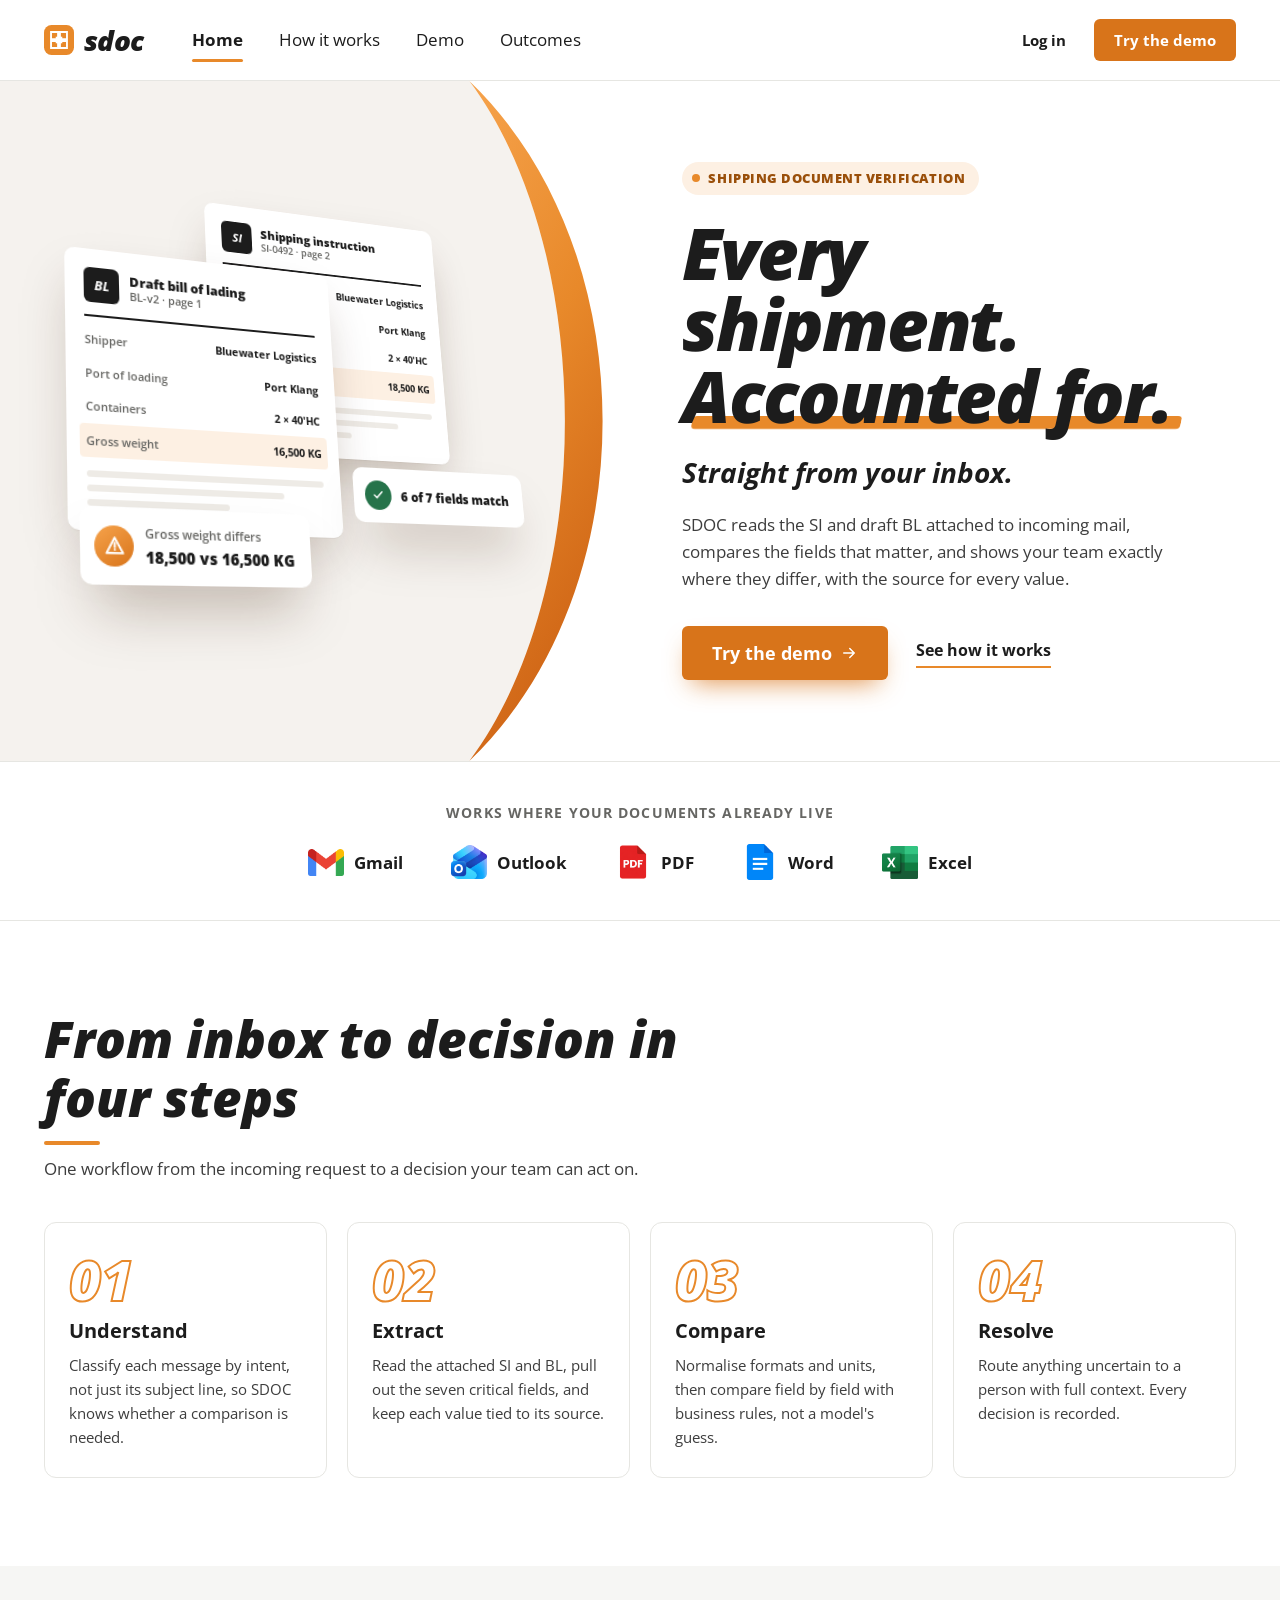
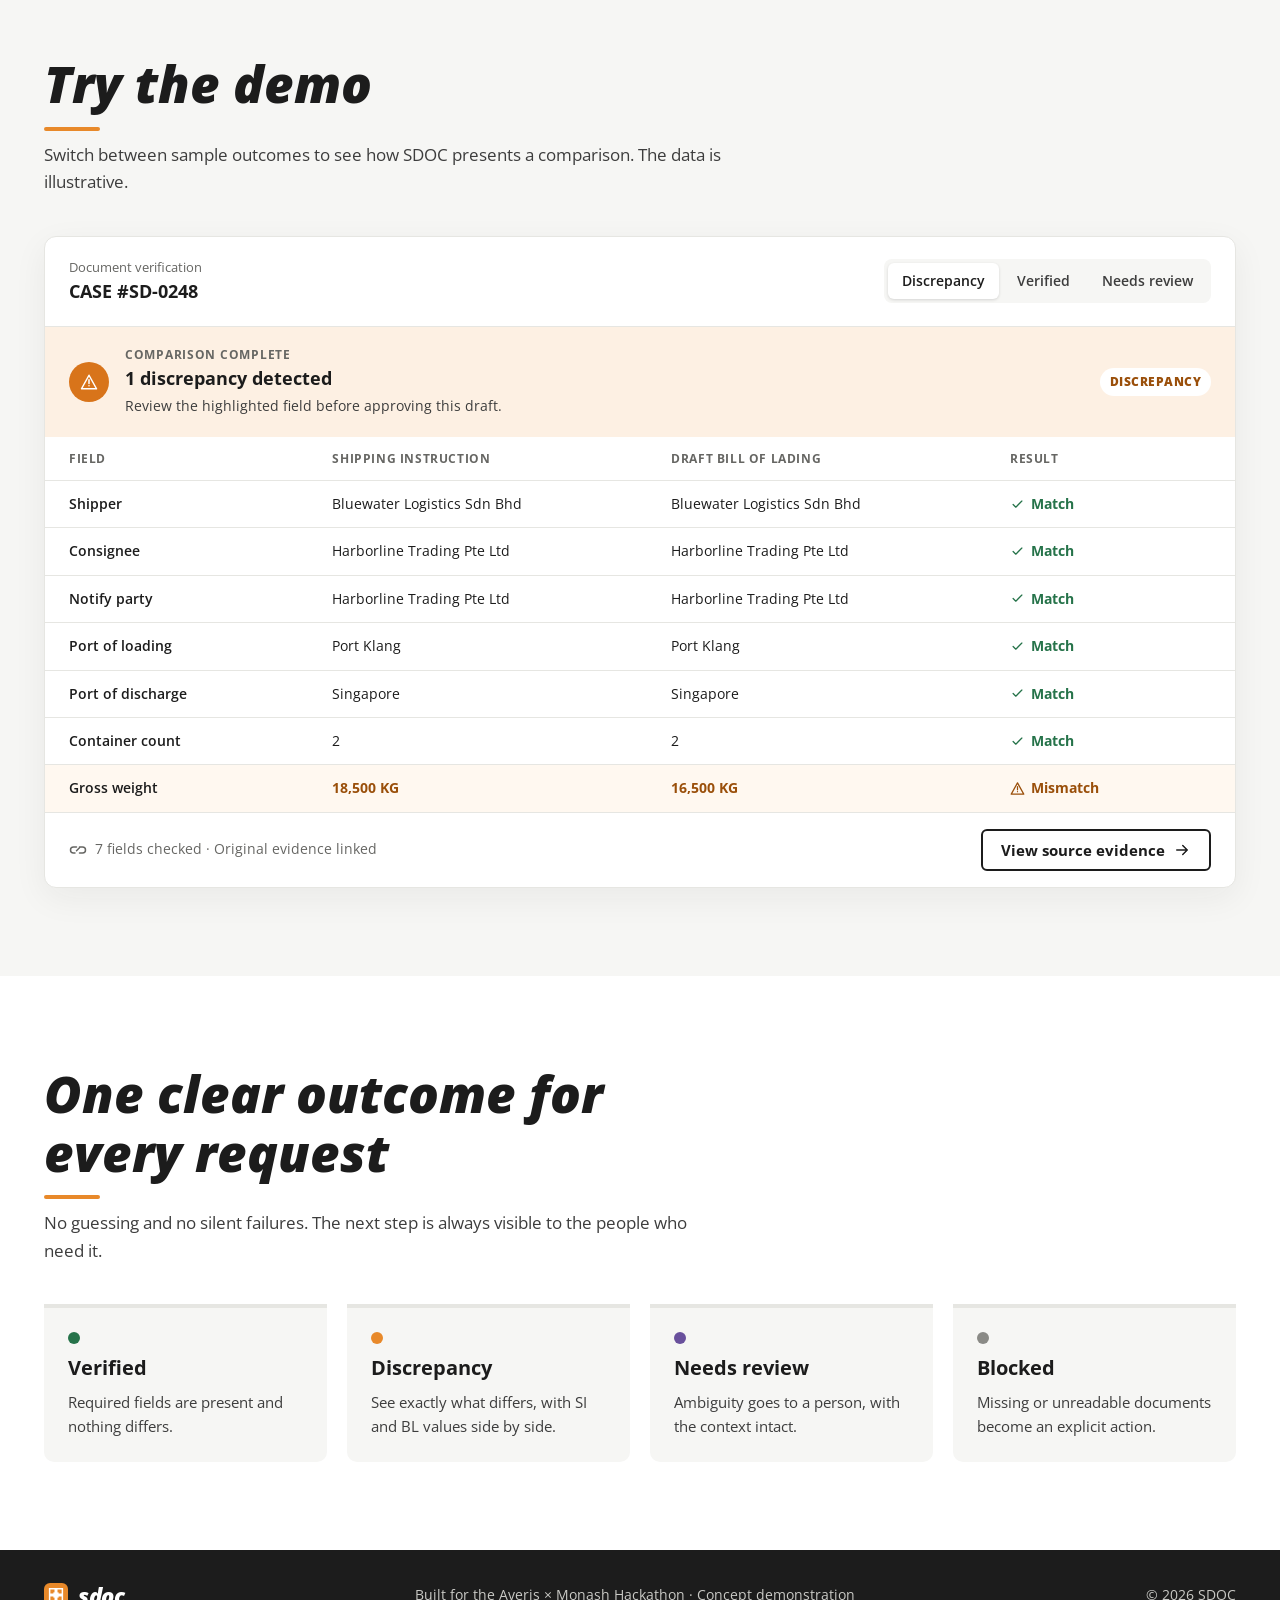
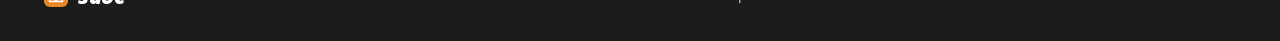
==== commit 3aa9af30: "Rebrand to the Averis style, add the demo kit, and prepare for Render - Landing page and app restyle" ====
--- a/sdoc-landing/index.html
+++ b/sdoc-landing/index.html
@@ -3,87 +3,193 @@
 <head>
   <meta charset="UTF-8" />
   <meta name="viewport" content="width=device-width, initial-scale=1.0" />
-  <meta name="theme-color" content="#08131d" />
+  <meta name="theme-color" content="#ffffff" />
   <meta name="description" content="SDOC brings evidence-driven shipping document verification from the inbox to a clear, traceable decision." />
   <title>SDOC — Every shipment. Accounted for.</title>
   <link rel="icon" type="image/svg+xml" href="assets/favicon.svg" />
   <link rel="preconnect" href="https://fonts.googleapis.com" />
   <link rel="preconnect" href="https://fonts.gstatic.com" crossorigin />
-  <link href="https://fonts.googleapis.com/css2?family=DM+Sans:wght@400;450;500;550;600;650;700&family=Manrope:wght@400;500;600;650;700;750;800&display=swap" rel="stylesheet" />
-  <link rel="stylesheet" href="styles.css" />
-  <link rel="stylesheet" href="hero.css" />
-  <script src="app.js" defer></script>
+  <link href="https://fonts.googleapis.com/css2?family=Open+Sans:ital,wght@0,400;0,600;0,700;0,800;1,600;1,700;1,800&display=swap" rel="stylesheet" />
+  <link rel="stylesheet" href="styles.css?v=averis8" />
+  <script src="app.js?v=averis8" defer></script>
 </head>
 <body>
   <svg class="icon-sprite" xmlns="http://www.w3.org/2000/svg" aria-hidden="true">
     <symbol id="i-arrow" viewBox="0 0 24 24"><path d="M5 12h14m-6-6 6 6-6 6"/></symbol>
-    <symbol id="i-arrow-up" viewBox="0 0 24 24"><path d="M7 17 17 7M8 7h9v9"/></symbol>
     <symbol id="i-check" viewBox="0 0 24 24"><path d="m5 12 4.3 4.3L19 6.5"/></symbol>
-    <symbol id="i-chevr" viewBox="0 0 24 24"><path d="m9 6 6 6-6 6"/></symbol>
-    <symbol id="i-file" viewBox="0 0 24 24"><path d="M13 3H6a2 2 0 0 0-2 2v14a2 2 0 0 0 2 2h12a2 2 0 0 0 2-2V10zM13 3v7h7M8 15h8M8 18h5"/></symbol>
-    <symbol id="i-inbox" viewBox="0 0 24 24"><path d="M4 5h16l2 10v5H2v-5L4 5Zm-2 10h6l2 3h4l2-3h6"/></symbol>
-    <symbol id="i-layers" viewBox="0 0 24 24"><path d="m12 3 9 5-9 5-9-5 9-5Zm-9 9 9 5 9-5M3 16l9 5 9-5"/></symbol>
-    <symbol id="i-search" viewBox="0 0 24 24"><circle cx="10.8" cy="10.8" r="6.8"/><path d="m16 16 5 5"/></symbol>
-    <symbol id="i-shield" viewBox="0 0 24 24"><path d="m12 2 9 4v6c0 5.2-3.5 8.4-9 10-5.5-1.6-9-4.8-9-10V6l9-4Z"/><path d="m8 12 2.5 2.5L16.5 9"/></symbol>
-    <symbol id="i-spark" viewBox="0 0 24 24"><path d="m12 2 2.2 7.8L22 12l-7.8 2.2L12 22l-2.2-7.8L2 12l7.8-2.2L12 2Z"/></symbol>
-    <symbol id="i-grid" viewBox="0 0 24 24"><rect x="3" y="3" width="7" height="7" rx="1"/><rect x="14" y="3" width="7" height="7" rx="1"/><rect x="3" y="14" width="7" height="7" rx="1"/><rect x="14" y="14" width="7" height="7" rx="1"/></symbol>
-    <symbol id="i-clock" viewBox="0 0 24 24"><circle cx="12" cy="12" r="9"/><path d="M12 7v5l3 2"/></symbol>
+    <symbol id="i-alert" viewBox="0 0 24 24"><path d="m12 3 10 18H2L12 3ZM12 9v5M12 17h.01"/></symbol>
+    <symbol id="i-eye" viewBox="0 0 24 24"><path d="M2 12s4-7 10-7 10 7 10 7-4 7-10 7S2 12 2 12Z"/><circle cx="12" cy="12" r="3"/></symbol>
+    <symbol id="i-file" viewBox="0 0 24 24"><path d="M13 3H6a2 2 0 0 0-2 2v14a2 2 0 0 0 2 2h12a2 2 0 0 0 2-2V10zM13 3v7h7"/></symbol>
     <symbol id="i-link" viewBox="0 0 24 24"><path d="m10 13 4-4M8 16H6a4 4 0 0 1 0-8h4M14 8h4a4 4 0 0 1 0 8h-4"/></symbol>
-    <symbol id="i-alert" viewBox="0 0 24 24"><path d="m12 3 10 18H2L12 3ZM12 9v5M12 17h.01"/></symbol>
-    <symbol id="i-send" viewBox="0 0 24 24"><path d="m22 2-7 20-4-9-9-4 20-7ZM11 13 22 2"/></symbol>
-    <symbol id="i-eye" viewBox="0 0 24 24"><path d="M2 12s4-7 10-7 10 7 10 7-4 7-10 7S2 12 2 12Z"/><circle cx="12" cy="12" r="3"/></symbol>
     <symbol id="i-menu" viewBox="0 0 24 24"><path d="M3 7h18M3 12h18M3 17h18"/></symbol>
     <symbol id="i-x" viewBox="0 0 24 24"><path d="M5 5 19 19M19 5 5 19"/></symbol>
   </svg>
-  <div class="site-shell" id="top">
-    <div class="hero-stage">
-      <div class="hero-grid" aria-hidden="true"></div>
-      <div class="ambient ambient-1" aria-hidden="true"></div><div class="ambient ambient-2" aria-hidden="true"></div>
-      <header class="site-header wrap">
-        <a class="brand" href="#top" aria-label="SDOC home"><span class="brand-glyph"><span></span><span></span><span></span><span></span></span><span>SDOC<span class="brand-period">.</span></span></a>
-        <nav class="desktop-nav" aria-label="Main navigation"><a href="#platform">Platform</a><a href="#workflow">How it works</a><a href="#principles">Why SDOC</a></nav>
-        <a class="nav-cta" href="#experience">Explore the product <svg><use href="#i-arrow-up"/></svg></a>
-        <button class="menu-toggle" type="button" aria-label="Open menu" aria-expanded="false"><svg><use href="#i-menu"/></svg></button>
-      </header>
-      <nav class="mobile-nav wrap" id="mobile-nav" aria-label="Mobile navigation" hidden><a href="#platform">Platform</a><a href="#workflow">How it works</a><a href="#principles">Why SDOC</a><a href="#experience">Explore the product</a></nav>
-      <main>
-        <section class="hero wrap" aria-labelledby="hero-title">
-          <div class="hero-copy reveal is-visible">
-            <h1 id="hero-title">Every shipment.<br><span class="heading-gradient">Accounted for<span class="heading-period">.</span></span></h1>
-            <p class="hero-description">From an overflowing inbox to an answer you can stand behind. Meet the evidence-driven workspace for shipping document verification.</p>
-            <div class="hero-actions"><a class="button button-primary magnetic" href="#experience">Experience SDOC <svg><use href="#i-arrow-up"/></svg></a><a class="text-action" href="#workflow">See how it works <svg><use href="#i-arrow"/></svg></a></div>
-          </div>
-          <div class="hero-art reveal is-visible" aria-hidden="true"><div class="radar-ring radar-1"></div><div class="radar-ring radar-2"></div><div class="radar-ring radar-3"></div><div class="art-route"><span class="route-node node-left"></span><span class="route-node node-middle"></span><span class="route-node node-right"></span></div><div class="art-center"><div class="art-center-inner"><div class="art-mark"><span></span><span></span><span></span><span></span></div><span>SDOC</span></div></div><div class="art-card art-card-one"><span class="art-card-icon"><svg><use href="#i-file"/></svg></span><div><span>SHIPPING INSTRUCTION</span><strong>SI_0492.pdf</strong></div><span class="art-card-check"><svg><use href="#i-check"/></svg></span></div><div class="art-card art-card-two"><span class="art-card-icon"><svg><use href="#i-file"/></svg></span><div><span>BILL OF LADING</span><strong>Draft_BL_v2.pdf</strong></div><span class="art-card-check"><svg><use href="#i-check"/></svg></span></div></div>
-        </section>
-      </main>
+
+  <header class="site-header">
+    <div class="wrap header-row">
+      <a class="brand" href="#top" aria-label="SDOC home"><img src="assets/favicon.svg" alt="" width="30" height="30">sdoc</a>
+      <nav class="desktop-nav" aria-label="Main navigation">
+        <a href="#top" class="is-current">Home</a>
+        <a href="#how">How it works</a>
+        <a href="#demo">Demo</a>
+        <a href="#outcomes">Outcomes</a>
+      </nav>
+      <div class="header-actions">
+        <a class="button button-ghost" href="/login">Log in</a>
+        <a class="button button-primary" href="#demo">Try the demo</a>
+      </div>
+      <button class="menu-toggle" type="button" aria-label="Open menu" aria-expanded="false" aria-controls="mobile-nav"><svg><use href="#i-menu"/></svg></button>
     </div>
-    <section class="product-section" id="platform" aria-labelledby="product-title">
-      <div class="wrap"><div class="section-heading reveal"><div class="kicker"><span class="kicker-index">01 —</span> THE PLATFORM</div><div class="section-title-row"><h2 id="product-title">The clarity is<br><em>in the details.</em></h2><p>Not another place to upload files. A verification layer that connects the inbox, the evidence, and the people who make the final call.</p></div></div>
-      <div class="product-frame reveal" id="experience">
-        <div class="browser-bar"><div class="browser-dots"><span></span><span></span><span></span></div><div class="browser-address"><svg><use href="#i-shield"/></svg> app.sdoc / workspace <span class="browser-address-demo">INTERACTIVE PRODUCT PREVIEW</span></div><div class="browser-bar-end">SDOC <span>↗</span></div></div>
-        <div class="app-layout">
-          <aside class="app-sidebar"><div class="app-sidebar-brand"><span class="app-brand-symbol">✳</span> sdoc<span>.</span></div><span class="sidebar-label">WORKSPACE</span><div class="sidebar-item selected"><svg><use href="#i-inbox"/></svg> Inbox <span class="side-number">3</span></div><div class="sidebar-item"><svg><use href="#i-layers"/></svg> Cases</div><div class="sidebar-item"><svg><use href="#i-grid"/></svg> Overview</div><div class="sidebar-separator"></div><span class="sidebar-label">DOCUMENTS</span><div class="sidebar-item"><svg><use href="#i-file"/></svg> Shipping Instructions</div><div class="sidebar-item"><svg><use href="#i-file"/></svg> Bills of Lading</div><div class="sidebar-spacer"></div><div class="sidebar-profile"><span class="profile-avatar">SE</span><div><strong>Operations Team</strong><small>Demo workspace</small></div><span class="profile-more">···</span></div></aside>
-          <div class="app-main"><div class="app-topline"><div><div class="app-breadcrumb">Workspace <svg><use href="#i-chevr"/></svg> Inbox <svg><use href="#i-chevr"/></svg> <strong>Verification</strong></div><h3>Good morning, team <span>✳</span></h3><p>One clear place for every shipping document decision.</p></div><span class="app-topline-badge"><span></span> System ready</span></div>
-            <div class="app-stats"><div><span>SHIPPING FIELDS <svg><use href="#i-arrow-up"/></svg></span><strong>07</strong><small>Verified side by side</small></div><div><span>INPUTS <svg><use href="#i-arrow-up"/></svg></span><strong>02</strong><small>SI + draft BL</small></div><div><span>OUTCOME STATES <svg><use href="#i-arrow-up"/></svg></span><strong>04</strong><small>Clear next-step decisions</small></div></div>
-            <div class="demo-workspace"><div class="demo-top"><div><div class="demo-top-label">LIVE WORKSPACE <span class="demo-tiny-dot"></span> DEMONSTRATION</div><h4>Document verification</h4></div><span class="demo-case" id="case-id">CASE #SD-0248</span></div>
-              <div class="scenario-row" role="tablist" aria-label="Explore sample comparison outcomes"><button class="scenario-tab active" type="button" role="tab" aria-selected="true" data-scenario="discrepancy"><span class="tab-alert"></span> Discrepancy</button><button class="scenario-tab" type="button" role="tab" aria-selected="false" data-scenario="verified"><span class="tab-success"></span> Verified</button><button class="scenario-tab" type="button" role="tab" aria-selected="false" data-scenario="review"><span class="tab-review"></span> Needs review</button></div>
-              <div class="result-summary"><div class="result-icon result-warn" id="result-icon"><svg><use href="#i-alert"/></svg></div><div class="result-copy"><span id="result-kicker">COMPARISON COMPLETE</span><strong id="result-title">1 discrepancy detected</strong><small id="result-desc">Review the highlighted field before approving this draft.</small></div><span class="result-state discrepancy" id="result-state">DISCREPANCY</span></div>
-              <div class="comparison-table" role="table" aria-label="Shipping Instruction versus Bill of Lading"><div class="table-head" role="row"><span role="columnheader">SHIPPING FIELD</span><span role="columnheader">SHIPPING INSTRUCTION</span><span role="columnheader">DRAFT BILL OF LADING</span><span role="columnheader">RESULT</span></div><div id="comparison-rows"></div></div>
-              <div class="demo-bottom"><span><svg><use href="#i-link"/></svg> <span id="evidence-copy">7 fields checked · Original evidence linked</span></span><button type="button" class="demo-action" id="demo-action">View source evidence <svg><use href="#i-arrow"/></svg></button></div>
+    <nav class="mobile-nav wrap" id="mobile-nav" aria-label="Mobile navigation" hidden>
+      <a href="#how">How it works</a><a href="#demo">Try the demo</a><a href="#outcomes">Outcomes</a><a href="/login">Log in</a>
+    </nav>
+  </header>
+
+  <main id="top">
+    <section class="hero" aria-labelledby="hero-title">
+      <div class="hero-stage" aria-hidden="true">
+        <svg class="hero-shape" viewBox="0 0 1000 1000" preserveAspectRatio="none">
+          <defs>
+            <linearGradient id="crescent-fill" x1="0" y1="0" x2=".3" y2="1">
+              <stop offset="0" stop-color="#f6a34c"/><stop offset=".5" stop-color="#e8892a"/><stop offset="1" stop-color="#cf6516"/>
+            </linearGradient>
+          </defs>
+          <path class="hero-field" d="M0,0 H700 C890,250 890,750 700,1000 H0 Z"/>
+          <path class="hero-crescent" d="M700,0 C965,250 965,750 700,1000 C890,750 890,250 700,0 Z" fill="url(#crescent-fill)"/>
+        </svg>
+        <div class="stack">
+          <div class="stack-3d" id="stack-3d">
+            <div class="sheet sheet-si">
+              <div class="sheet-head"><b>SI</b><span>Shipping instruction<small>SI-0492 · page 2</small></span></div>
+              <div class="sheet-row"><span>Shipper</span><i>Bluewater Logistics</i></div>
+              <div class="sheet-row"><span>Port of loading</span><i>Port Klang</i></div>
+              <div class="sheet-row"><span>Containers</span><i>2 × 40'HC</i></div>
+              <div class="sheet-row is-hot"><span>Gross weight</span><i>18,500 KG</i></div>
+              <div class="sheet-lines"><i></i><i></i><i></i></div>
+              <div class="scan-beam"></div>
+            </div>
+            <div class="sheet sheet-bl">
+              <div class="sheet-head"><b>BL</b><span>Draft bill of lading<small>BL-v2 · page 1</small></span></div>
+              <div class="sheet-row"><span>Shipper</span><i>Bluewater Logistics</i></div>
+              <div class="sheet-row"><span>Port of loading</span><i>Port Klang</i></div>
+              <div class="sheet-row"><span>Containers</span><i>2 × 40'HC</i></div>
+              <div class="sheet-row is-hot"><span>Gross weight</span><i>16,500 KG</i></div>
+              <div class="sheet-lines"><i></i><i></i><i></i></div>
+              <div class="scan-beam"></div>
+            </div>
+            <div class="float-card float-result">
+              <span class="float-icon"><svg><use href="#i-alert"/></svg></span>
+              <span><small>Gross weight differs</small>18,500 vs 16,500 KG</span>
+            </div>
+            <div class="float-card float-ok">
+              <span class="float-icon"><svg><use href="#i-check"/></svg></span>
+              <span>6 of 7 fields match</span>
             </div>
           </div>
         </div>
-        <div class="frame-bottom"><span><span class="frame-status-dot"></span> SDOC / DEMONSTRATION ENVIRONMENT</span><span>SELECT A SCENARIO TO EXPLORE THE WORKFLOW <span>↗</span></span></div>
       </div>
-      <div class="under-frame reveal"><div><span class="under-frame-icon"><svg><use href="#i-eye"/></svg></span><p>More than a result.<br><strong>The reason behind it.</strong></p></div><p>Every comparison is backed by the extracted values and their originating documents — ready for human review, not hidden in a black box.</p></div>
+      <div class="hero-copy">
+        <span class="hero-kicker"><span class="kicker-dot"></span>Shipping document verification</span>
+        <h1 id="hero-title">Every shipment. <span class="mark">Accounted for.</span></h1>
+        <p class="hero-sub">Straight from your inbox.</p>
+        <p class="hero-description">SDOC reads the SI and draft BL attached to incoming mail, compares the fields that matter, and shows your team exactly where they differ, with the source for every value.</p>
+        <div class="hero-actions">
+          <a class="button button-primary button-lg" href="#demo">Try the demo <svg><use href="#i-arrow"/></svg></a>
+          <a class="text-link" href="#how">See how it works</a>
+        </div>
       </div>
     </section>
-    <section class="workflow-section" id="workflow" aria-labelledby="workflow-title"><div class="wrap"><div class="section-heading reveal"><div class="kicker"><span class="kicker-index">02 —</span> THE WORKFLOW</div><div class="section-title-row"><h2 id="workflow-title">Complex operations.<br><em>A clear path forward.</em></h2><p>A single workflow from incoming request to a decision your team can actually act on.</p></div></div><div class="workflow-grid"><article class="workflow-card reveal"><div class="workflow-card-top"><span>01 / UNDERSTAND</span><svg><use href="#i-inbox"/></svg></div><div class="step-graphic step-graphic-one"><span class="graphic-email"><span class="graphic-email-line short"></span><span class="graphic-email-line"></span><span class="graphic-email-line medium"></span></span><span class="graphic-ai">✳ <span>CLASSIFIED</span></span></div><div class="workflow-card-bottom"><h3>Know what came in.</h3><p>Classify the message by intent, not just its subject line. Comparison request or something else? SDOC knows where to begin.</p></div></article><article class="workflow-card reveal"><div class="workflow-card-top"><span>02 / EXTRACT</span><svg><use href="#i-file"/></svg></div><div class="step-graphic step-graphic-two"><span class="graphic-doc doc-a"><i></i><i></i><i></i><b>SI</b></span><span class="graphic-scan"><svg><use href="#i-search"/></svg></span><span class="graphic-doc doc-b"><i></i><i></i><i></i><b>BL</b></span></div><div class="workflow-card-bottom"><h3>Find what matters.</h3><p>Read both documents, extract the seven critical fields, and keep each value connected to its original source.</p></div></article><article class="workflow-card reveal"><div class="workflow-card-top"><span>03 / COMPARE</span><svg><use href="#i-layers"/></svg></div><div class="step-graphic step-graphic-three"><div><small>SI · GROSS WEIGHT</small><strong>18,500 <span>KG</span></strong></div><span class="graphic-versus">≠</span><div><small>BL · GROSS WEIGHT</small><strong>16,500 <span>KG</span></strong></div></div><div class="workflow-card-bottom"><h3>Make differences visible.</h3><p>Normalize formats and units, then compare field by field. Surface mismatches instead of burying them in documents.</p></div></article><article class="workflow-card reveal"><div class="workflow-card-top"><span>04 / RESOLVE</span><svg><use href="#i-shield"/></svg></div><div class="step-graphic step-graphic-four"><div class="review-person">SE</div><div class="review-connector"></div><div class="review-decision"><svg><use href="#i-check"/></svg><span>HUMAN REVIEW<br><strong>Decision recorded</strong></span></div></div><div class="workflow-card-bottom"><h3>Keep humans in control.</h3><p>Route uncertainty to a person with the full context. Every correction and decision remains traceable.</p></div></article></div></div></section>
-    <section class="evidence-section" id="principles" aria-labelledby="evidence-title"><div class="wrap evidence-grid"><div class="evidence-copy reveal"><div class="kicker kicker-light"><span class="kicker-index">03 —</span> BUILT ON EVIDENCE</div><h2 id="evidence-title">Don't just tell me.<br><em>Show me where.</em></h2><p>AI reads the language. Rules check the values. People resolve what cannot be safely decided. Each layer has a job — and a reason to exist.</p><div class="evidence-points"><div><span class="point-number">01</span><span><strong>Source-traceable extraction</strong><small>Know which document and text each value came from.</small></span><svg><use href="#i-arrow-up"/></svg></div><div><span class="point-number">02</span><span><strong>Deterministic comparison</strong><small>Business rules, not a model's guess, decide the comparison.</small></span><svg><use href="#i-arrow-up"/></svg></div><div><span class="point-number">03</span><span><strong>Accountable human review</strong><small>Escalate ambiguity with context and preserve the decision trail.</small></span><svg><use href="#i-arrow-up"/></svg></div></div></div><div class="evidence-visual reveal"><div class="evidence-visual-top"><div><span class="evidence-visual-kicker">SOURCE EVIDENCE</span><strong>See the original. Trust the process.</strong></div><span class="evidence-link-icon"><svg><use href="#i-link"/></svg></span></div><div class="fake-pdf"><div class="pdf-caption"><span>SI_0492.pdf</span><span>PAGE 02 / 04</span></div><div class="pdf-document"><div class="pdf-doc-header"><span class="pdf-doc-symbol">S<span>.</span></span><span>SHIPPING INSTRUCTION<br><small>DOCUMENT REFERENCE / SI-0492</small></span></div><div class="pdf-thin-line"></div><div class="pdf-form-row"><span>SHIPPER</span><strong>BLUEWATER LOGISTICS SDN BHD</strong></div><div class="pdf-form-row"><span>PORT OF LOADING</span><strong>PORT KLANG, MALAYSIA</strong></div><div class="pdf-form-row pdf-highlight"><span>GROSS WEIGHT</span><strong>18,500 KG</strong><b><svg><use href="#i-search"/></svg> FOUND</b></div><div class="pdf-form-row"><span>CONTAINER COUNT</span><strong>02</strong></div><div class="pdf-form-row pdf-muted"><span>NOTIFY PARTY</span><strong>BLUEWATER LOGISTICS SDN BHD</strong></div></div></div><div class="source-float"><span class="source-float-icon"><svg><use href="#i-check"/></svg></span><span>FIELD LINKED TO SOURCE <strong>Gross weight · 18,500 KG</strong></span><span>↗</span></div></div></div></section>
-    <section class="outcomes-section" aria-labelledby="outcomes-title"><div class="wrap"><div class="section-heading reveal"><div class="kicker"><span class="kicker-index">04 —</span> OUTCOMES THAT MAKE SENSE</div><div class="section-title-row"><h2 id="outcomes-title">No guessing.<br><em>No silent failures.</em></h2><p>One clear outcome for every document-comparison request, with the next step visible to the people who need it.</p></div></div><div class="outcome-grid"><article class="outcome-card reveal"><span class="outcome-dot green"></span><div class="outcome-icon"><svg><use href="#i-check"/></svg></div><span class="outcome-n">01 / CLEAR</span><h3>Verified</h3><p>Required fields are available and no discrepancy is detected.</p><span class="outcome-corner">↗</span></article><article class="outcome-card reveal"><span class="outcome-dot orange"></span><div class="outcome-icon"><svg><use href="#i-alert"/></svg></div><span class="outcome-n">02 / FLAGGED</span><h3>Discrepancy</h3><p>See exactly what differs, with SI and BL values side by side.</p><span class="outcome-corner">↗</span></article><article class="outcome-card reveal"><span class="outcome-dot purple"></span><div class="outcome-icon"><svg><use href="#i-eye"/></svg></div><span class="outcome-n">03 / ESCALATED</span><h3>Needs review</h3><p>Unresolved ambiguity is handed to a person, with the context intact.</p><span class="outcome-corner">↗</span></article><article class="outcome-card reveal"><span class="outcome-dot gray"></span><div class="outcome-icon"><svg><use href="#i-file"/></svg></div><span class="outcome-n">04 / WAITING</span><h3>Blocked</h3><p>Missing or unreadable documents become an explicit action, never a guess.</p><span class="outcome-corner">↗</span></article></div></div></section>
-    <section class="closing-section" aria-labelledby="closing-title"><div class="closing-grid"></div><div class="closing-glow"></div><div class="wrap closing-content reveal"><div class="closing-kicker"><span class="live-dot"></span> THE FUTURE OF DOCUMENT OPERATIONS</div><h2 id="closing-title">Move documents forward.<br><em>Move with confidence.</em></h2><p>Less time chasing details. More clarity for the people and shipments that depend on them.</p><a href="#experience" class="button button-primary magnetic">Explore the interactive preview <svg><use href="#i-arrow-up"/></svg></a><span class="closing-footnote">Averis × Monash Hackathon · SDOC concept prototype</span></div></section>
-    <footer class="site-footer"><div class="wrap footer-top"><a class="brand footer-brand" href="#top"><span class="brand-glyph"><span></span><span></span><span></span><span></span></span><span>SDOC<span class="brand-period">.</span></span></a><p>Where document intelligence<br>meets accountable decisions.</p><a href="#top" class="back-top">BACK TO TOP <svg><use href="#i-arrow-up"/></svg></a></div><div class="wrap footer-bottom"><span>© 2026 SDOC. CONCEPT DEMONSTRATION.</span><span>BUILT FOR THE AVERIS × MONASH HACKATHON</span><span>DESIGNED FOR CLARITY ✳</span></div></footer>
-  </div>
-  <dialog class="evidence-dialog" id="evidence-dialog" aria-labelledby="dialog-title"><div class="dialog-top"><div><span class="dialog-kicker">TRACEABLE BY DESIGN</span><h3 id="dialog-title">Source evidence</h3></div><button type="button" id="close-dialog" aria-label="Close evidence dialog"><svg><use href="#i-x"/></svg></button></div><p id="dialog-intro">This is an illustrative source trace from the selected demo scenario.</p><div class="dialog-docs" id="dialog-docs"></div><div class="dialog-footer"><span>DEMONSTRATION DATA · NO LIVE EMAILS PROCESSED</span><button type="button" id="dialog-done">Done <svg><use href="#i-check"/></svg></button></div></dialog>
+
+    <section class="integrations" aria-labelledby="integrations-title">
+      <div class="wrap">
+        <h2 id="integrations-title" class="eyebrow">Works where your documents already live</h2>
+        <ul class="integration-list reveal">
+          <li><img src="assets/icons/gmail.webp" alt="">Gmail</li>
+          <li><img src="assets/icons/outlook.webp" alt="">Outlook</li>
+          <li><img src="assets/icons/pdf.png" alt="">PDF</li>
+          <li><img src="assets/icons/word.png" alt="">Word</li>
+          <li><img src="assets/icons/excel.webp" alt="">Excel</li>
+        </ul>
+      </div>
+    </section>
+
+    <section class="section" id="how" aria-labelledby="how-title">
+      <div class="wrap">
+        <div class="section-head reveal">
+          <h2 id="how-title">From inbox to decision in four steps</h2>
+          <p>One workflow from the incoming request to a decision your team can act on.</p>
+        </div>
+        <ol class="steps">
+          <li class="reveal"><span class="step-n">01</span><h3>Understand</h3><p>Classify each message by intent, not just its subject line, so SDOC knows whether a comparison is needed.</p></li>
+          <li class="reveal"><span class="step-n">02</span><h3>Extract</h3><p>Read the attached SI and BL, pull out the seven critical fields, and keep each value tied to its source.</p></li>
+          <li class="reveal"><span class="step-n">03</span><h3>Compare</h3><p>Normalise formats and units, then compare field by field with business rules, not a model's guess.</p></li>
+          <li class="reveal"><span class="step-n">04</span><h3>Resolve</h3><p>Route anything uncertain to a person with full context. Every decision is recorded.</p></li>
+        </ol>
+      </div>
+    </section>
+
+    <section class="section section-tint" id="demo" aria-labelledby="demo-title">
+      <div class="wrap">
+        <div class="section-head reveal">
+          <h2 id="demo-title">Try the demo</h2>
+          <p>Switch between sample outcomes to see how SDOC presents a comparison. The data is illustrative.</p>
+        </div>
+        <div class="demo-card reveal">
+          <div class="demo-top">
+            <div><span class="demo-label">Document verification</span><strong class="demo-case" id="case-id">CASE #SD-0248</strong></div>
+            <div class="scenario-row" role="tablist" aria-label="Sample comparison outcomes">
+              <button class="scenario-tab active" type="button" role="tab" aria-selected="true" data-scenario="discrepancy">Discrepancy</button>
+              <button class="scenario-tab" type="button" role="tab" aria-selected="false" data-scenario="verified">Verified</button>
+              <button class="scenario-tab" type="button" role="tab" aria-selected="false" data-scenario="review">Needs review</button>
+            </div>
+          </div>
+          <div class="result-summary">
+            <div class="result-icon result-warn" id="result-icon"><svg><use href="#i-alert"/></svg></div>
+            <div class="result-copy"><span id="result-kicker">COMPARISON COMPLETE</span><strong id="result-title">1 discrepancy detected</strong><small id="result-desc">Review the highlighted field before approving this draft.</small></div>
+            <span class="result-state discrepancy" id="result-state">DISCREPANCY</span>
+          </div>
+          <div class="comparison-table" role="table" aria-label="Shipping Instruction versus Bill of Lading">
+            <div class="table-head" role="row"><span role="columnheader">Field</span><span role="columnheader">Shipping instruction</span><span role="columnheader">Draft bill of lading</span><span role="columnheader">Result</span></div>
+            <div id="comparison-rows"></div>
+          </div>
+          <div class="demo-bottom">
+            <span><svg><use href="#i-link"/></svg> <span id="evidence-copy">7 fields checked · Original evidence linked</span></span>
+            <button type="button" class="button button-outline" id="demo-action">View source evidence <svg><use href="#i-arrow"/></svg></button>
+          </div>
+        </div>
+      </div>
+    </section>
+
+    <section class="section" id="outcomes" aria-labelledby="outcomes-title">
+      <div class="wrap">
+        <div class="section-head reveal">
+          <h2 id="outcomes-title">One clear outcome for every request</h2>
+          <p>No guessing and no silent failures. The next step is always visible to the people who need it.</p>
+        </div>
+        <div class="outcome-grid">
+          <article class="outcome reveal"><span class="outcome-dot green"></span><h3>Verified</h3><p>Required fields are present and nothing differs.</p></article>
+          <article class="outcome reveal"><span class="outcome-dot orange"></span><h3>Discrepancy</h3><p>See exactly what differs, with SI and BL values side by side.</p></article>
+          <article class="outcome reveal"><span class="outcome-dot purple"></span><h3>Needs review</h3><p>Ambiguity goes to a person, with the context intact.</p></article>
+          <article class="outcome reveal"><span class="outcome-dot grey"></span><h3>Blocked</h3><p>Missing or unreadable documents become an explicit action.</p></article>
+        </div>
+      </div>
+    </section>
+
+  </main>
+
+  <footer class="site-footer">
+    <div class="wrap footer-row">
+      <span class="brand brand-footer"><img src="assets/favicon.svg" alt="" width="24" height="24">sdoc</span>
+      <span>Built for the Averis × Monash Hackathon · Concept demonstration</span>
+      <span>© 2026 SDOC</span>
+    </div>
+  </footer>
+
+  <dialog class="evidence-dialog" id="evidence-dialog" aria-labelledby="dialog-title">
+    <div class="dialog-top"><div><span class="dialog-kicker">Traceable by design</span><h3 id="dialog-title">Source evidence</h3></div><button type="button" id="close-dialog" aria-label="Close evidence dialog"><svg><use href="#i-x"/></svg></button></div>
+    <p id="dialog-intro">This is an illustrative source trace from the selected demo scenario.</p>
+    <div class="dialog-docs" id="dialog-docs"></div>
+    <div class="dialog-footer"><span>Demonstration data · no live emails processed</span><button type="button" class="button button-primary" id="dialog-done">Done</button></div>
+  </dialog>
 </body>
 </html>
--- a/sdoc-landing/styles.css
+++ b/sdoc-landing/styles.css
@@ -1 +1,279 @@
-:root{--ink:#0a1620;--ink-2:#112530;--lime:#b9f18b;--lime-bright:#cfff9f;--mist:#f4f7f5;--muted:#6b797e;--border:#dbe2e2;--orange:#f59c63;--purple:#b69bed;--display:'Manrope','Arial',sans-serif;--body:'DM Sans','Arial',sans-serif}*{box-sizing:border-box}html{scroll-behavior:smooth;scroll-padding-top:80px}body{margin:0;background:var(--ink);font-family:var(--body);color:var(--ink);-webkit-font-smoothing:antialiased}button,a{-webkit-tap-highlight-color:transparent}a{color:inherit;text-decoration:none}button{font:inherit;cursor:pointer}svg{width:20px;height:20px;fill:none;stroke:currentColor;stroke-width:1.75;stroke-linecap:round;stroke-linejoin:round;flex-shrink:0}::selection{background:var(--lime);color:var(--ink)}.icon-sprite{display:none}.wrap{max-width:1400px;margin-inline:auto;padding-inline:55px}.site-shell{overflow:hidden}.announcement{height:36px;background:#b9f18b;color:#10251d;display:flex;align-items:center;justify-content:center;gap:13px;font-size:9px;font-weight:800;letter-spacing:.18em}.announcement-star{font-size:16px;line-height:1}.announcement-divider{opacity:.35}.announcement a{display:inline-flex;margin-left:6px}.announcement svg{width:13px;height:13px}.hero-stage{position:relative;isolation:isolate;background:#08131d;color:#f4f6f2}.hero-grid{pointer-events:none;position:absolute;inset:0;background-image:linear-gradient(#9cae9b0d 1px,transparent 1px),linear-gradient(90deg,#9cae9b0d 1px,transparent 1px);background-size:68px 68px;mask-image:linear-gradient(90deg,transparent 0%,black 55%,transparent 100%);z-index:-2}.ambient{position:absolute;border-radius:50%;pointer-events:none;filter:blur(70px);opacity:.14;z-index:-1}.ambient-1{width:560px;height:560px;background:#6dce7f;right:-130px;top:80px}.ambient-2{width:290px;height:290px;background:#287d8f;left:-80px;bottom:0}.site-header{height:92px;display:flex;align-items:center;justify-content:space-between;position:relative;z-index:5}.brand{display:inline-flex;align-items:center;gap:12px;color:white;font-family:var(--display);font-size:26px;letter-spacing:-.07em;font-weight:800}.brand-period{color:var(--lime)}.brand-glyph{width:33px;height:33px;display:grid;grid-template-columns:1fr 1fr;grid-template-rows:1fr 1fr;gap:4px;transform:rotate(-7deg)}.brand-glyph span{border:2.5px solid var(--lime);border-radius:2px}.brand-glyph span:nth-child(2){border-radius:2px 8px 2px 2px}.brand-glyph span:nth-child(3){border-radius:2px 2px 2px 8px}.brand-glyph span:nth-child(4){background:var(--lime);border-radius:2px}.desktop-nav{display:flex;gap:40px;margin-left:75px}.desktop-nav a{color:#adbab8;font-size:13px;font-weight:600;transition:color .25s}.desktop-nav a:hover{color:var(--lime)}.nav-cta{display:flex;align-items:center;gap:14px;font-size:12px;font-weight:750;letter-spacing:.01em;border:1px solid #70827b65;padding:13px 16px 13px 21px;border-radius:7px;transition:all .25s}.nav-cta:hover{border-color:var(--lime);color:var(--lime);background:#b9f18b0d}.nav-cta svg{width:16px;height:16px}.menu-toggle,.mobile-nav{display:none}.hero{min-height:575px;display:grid;grid-template-columns:1.1fr .9fr;align-items:center;gap:32px;padding-top:36px;padding-bottom:42px}.hero-copy{position:relative;z-index:2;padding-bottom:12px}.eyebrow,.kicker,.closing-kicker{display:flex;align-items:center;gap:12px;font-size:10px;font-weight:800;letter-spacing:.155em}.eyebrow{color:#9aada7;margin-bottom:33px}.live-dot,.art-label-dot,.demo-tiny-dot,.frame-status-dot{width:7px;height:7px;background:var(--lime);border-radius:50%;display:inline-block;flex-shrink:0;box-shadow:0 0 12px #b9f18b88}.eyebrow-slash{color:#495d56;margin-inline:1px}.hero h1{font-family:var(--display);font-size:clamp(44px,5vw,78px);letter-spacing:-.075em;line-height:1.13;font-weight:750;margin:0;white-space:nowrap}.heading-gradient{background:linear-gradient(100deg,#dbf6c4 0%,#b9f18b 42%,#68c7b0 100%);-webkit-background-clip:text;background-clip:text;color:transparent}.heading-period{color:var(--lime)}.hero-description{max-width:455px;font-size:17px;line-height:1.86;color:#a5b6b3;margin:30px 0 28px}.hero-actions{display:flex;align-items:center;gap:32px}.button{display:inline-flex;justify-content:center;align-items:center;gap:23px;border-radius:6px;font-weight:800;font-size:12px;transition:transform .25s,box-shadow .25s,background .25s;white-space:nowrap}.button-primary{padding:19px 21px 19px 25px;background:var(--lime);color:#13251e;box-shadow:0 0 0 1px #b9f18b50}.button-primary svg{width:17px;height:17px}.button-primary:hover{background:#d1ffad;box-shadow:0 11px 45px #b9f18b25;transform:translateY(-3px)}.text-action{display:flex;align-items:center;gap:14px;color:#dce6df;font-size:12px;font-weight:700;white-space:nowrap}.text-action svg{width:17px;height:17px;transition:transform .2s}.text-action:hover svg{transform:translateX(5px)}.hero-meta{display:flex;gap:17px;align-items:center;margin-top:48px;color:#91a69f;font-size:11px}.hero-meta strong{color:#e9f0e9;font-weight:650}.mini-stack{display:flex;padding-left:4px}.mini-stack i{width:29px;height:29px;display:grid;place-items:center;background:#162d31;border:1px solid #45625b;border-radius:50%;margin-left:-4px}.mini-stack i:nth-child(2){background:#29483b}.mini-stack i:nth-child(3){background:#375940}.mini-stack svg{width:13px;height:13px;color:var(--lime)}.hero-art{height:490px;position:relative;isolation:isolate;display:flex;align-items:center;justify-content:center;transform-style:preserve-3d}.radar-ring{position:absolute;border:1px solid #86a6932b;border-radius:50%;aspect-ratio:1;left:50%;top:50%;transform:translate(-50%,-50%);pointer-events:none}.radar-1{width:255px}.radar-2{width:378px;border-style:dashed;animation:spin 80s linear infinite}.radar-3{width:502px;border-color:#86a69318}.radar-3:after{content:'';position:absolute;top:18%;left:14%;width:6px;height:6px;border-radius:50%;background:var(--lime);box-shadow:0 0 30px var(--lime)}@keyframes spin{to{transform:translate(-50%,-50%) rotate(360deg)}}.art-center{width:203px;height:203px;border-radius:50%;border:1px solid #82a39175;background:radial-gradient(circle at 40% 32%,#2b4f4b,#132a32 60%,#0b1d28);box-shadow:0 0 0 12px #85caa210,0 0 85px #a4f48f20,inset 0 0 40px #b9f18b0c;display:grid;place-items:center;position:relative;z-index:1;animation:float 7s ease-in-out infinite}.art-center:before{content:'';position:absolute;inset:-18px;border-radius:50%;border:1px solid #b9f18b20}.art-center-inner{text-align:center}.art-mark{margin:auto auto 18px;width:61px;height:61px;display:grid;grid-template-columns:1fr 1fr;grid-template-rows:1fr 1fr;gap:7px;transform:rotate(-7deg)}.art-mark span{border:5px solid var(--lime);border-radius:3px}.art-mark span:nth-child(4){background:var(--lime)}.art-center-inner>span{display:block;font-family:var(--display);font-weight:800;font-size:12px;letter-spacing:.14em;color:#e5f7da}.art-center-inner small{display:block;color:#8dac9d;font-size:7px;letter-spacing:.16em;margin-top:8px}.art-label{position:absolute;font-size:9px;font-weight:800;letter-spacing:.14em;color:#a6bab0}.art-label-top{top:36px;left:55px;display:flex;align-items:center;gap:10px}.art-label-top span:last-child{color:var(--lime);font-size:15px}.art-route{width:100%;height:1px;background:linear-gradient(90deg,transparent,#95cda65e,transparent);position:absolute;top:50%;left:0;z-index:-1}.route-node{width:8px;height:8px;border:1px solid var(--lime);background:#12282a;position:absolute;top:-3px;border-radius:50%}.node-left{left:12%}.node-middle{left:50%}.node-right{right:12%}.art-card{position:absolute;z-index:2;border:1px solid #799c8966;background:linear-gradient(118deg,#1b3438f5,#152731f8);border-radius:9px;box-shadow:0 18px 44px #0005;display:flex;align-items:center;gap:12px;padding:14px 13px;width:240px;backdrop-filter:blur(12px);animation:float 6s ease-in-out infinite}.art-card-one{top:92px;right:-13px;animation-delay:-2s}.art-card-two{bottom:75px;left:-10px;animation-delay:-4s}.art-card-icon{width:33px;height:36px;border:1px solid #b9f18b35;border-radius:5px;display:grid;place-items:center;background:#b9f18b14;color:var(--lime)}.art-card-icon svg{width:16px;height:16px}.art-card div{flex:1;min-width:0}.art-card div span{font-size:7px;color:#94b19f;letter-spacing:.09em;font-weight:800;display:block;margin-bottom:6px}.art-card div strong{font-size:11px;font-weight:700;color:#eff7ef;white-space:nowrap}.art-card-check{width:20px;height:20px;border-radius:50%;color:#0a271c;background:var(--lime);display:grid;place-items:center}.art-card-check svg{width:12px;height:12px;stroke-width:2.5}.art-bottom-label{position:absolute;bottom:25px;font-size:9px;letter-spacing:.12em;color:#6f8d81;font-weight:800;white-space:nowrap}.art-bottom-label span{margin-inline:10px;color:var(--lime)}@keyframes float{0%,100%{transform:translateY(0)}50%{transform:translateY(-10px)}}.hero-foot{display:flex;align-items:center;gap:15px;padding-bottom:35px;color:#698078;font-size:9px;font-weight:800;letter-spacing:.15em}.hero-foot-rule{width:35px;height:1px;background:var(--lime)}.scroll-cue{margin-left:auto;color:#a9b8ad}.scroll-cue span{font-size:16px;color:var(--lime);padding-left:11px}.product-section{background:#f4f7f5;padding:108px 0 92px}.section-heading{margin-bottom:49px}.kicker{color:#657571;margin-bottom:26px}.kicker-index{color:#4f8973}.section-title-row{display:flex;justify-content:space-between;align-items:end;gap:38px}.section-title-row h2,.evidence-copy h2,.closing-content h2{font-family:var(--display);font-size:clamp(39px,4.05vw,59px);line-height:1.16;font-weight:750;letter-spacing:-.068em;margin:0}.section-title-row h2 em{font-style:normal;color:#789386}.section-title-row>p{max-width:360px;font-size:14px;line-height:1.95;color:#65736f;margin:0 0 8px}.product-frame{border:1px solid #dae3df;box-shadow:0 18px 75px #14281c13,0 1px 2px #102c1c12;background:white;border-radius:13px;overflow:hidden}.browser-bar{height:47px;background:#eaf0ee;border-bottom:1px solid #dce5e1;display:flex;align-items:center;justify-content:space-between;padding:0 17px;color:#63766d}.browser-dots{display:flex;gap:6px}.browser-dots span{width:8px;height:8px;background:#d09d99;border-radius:50%}.browser-dots span:nth-child(2){background:#e2cb9f}.browser-dots span:nth-child(3){background:#a6c8a6}.browser-address{background:#fafcfb;border:1px solid #dce5e1;padding:5px 12px;border-radius:4px;font-size:9px;min-width:325px;text-align:center;display:flex;justify-content:center;align-items:center;gap:7px}.browser-address svg{width:11px;height:11px;color:#81a191}.browser-address-demo{padding-left:12px;margin-left:9px;border-left:1px solid #dce5e1;font-weight:800;letter-spacing:.04em;font-size:8px;color:#7d9989}.browser-bar-end{font-family:var(--display);font-size:10px;font-weight:800;letter-spacing:-.04em}.browser-bar-end span{color:#5d9d76;margin-left:7px}.app-layout{display:flex;min-height:622px}.app-sidebar{width:200px;flex-shrink:0;background:#0d1e27;color:#b3c4be;display:flex;flex-direction:column;padding:22px 13px}.app-sidebar-brand{font-family:var(--display);font-size:21px;letter-spacing:-.08em;font-weight:800;color:#eef4ee;display:flex;align-items:center;gap:10px;padding:0 10px;margin-bottom:50px}.app-sidebar-brand span:last-child{color:var(--lime)}.app-brand-symbol{width:25px;height:25px;background:var(--lime);border-radius:6px;color:#13271d;display:grid;place-items:center;font-size:20px}.sidebar-label{font-size:8px;font-weight:800;letter-spacing:.15em;color:#607b74;padding:0 12px;margin-bottom:13px}.sidebar-item{display:flex;align-items:center;gap:12px;font-size:11px;padding:11px 12px;margin-bottom:4px;border-radius:5px;color:#8ea7a0;font-weight:600;white-space:nowrap}.sidebar-item svg{width:14px;height:14px}.sidebar-item.selected{background:#b9f18b19;color:var(--lime)}.side-number{margin-left:auto;font-size:9px;border-radius:4px;background:#b9f18b20;padding:3px 6px}.sidebar-separator{height:1px;background:#263a3c;margin:18px 10px 25px}.sidebar-spacer{flex:1}.sidebar-profile{display:flex;align-items:center;border-top:1px solid #263a3c;padding:18px 3px 0;gap:9px}.profile-avatar{border-radius:6px;background:#b9f18b;color:#163325;width:29px;height:29px;display:grid;place-items:center;font-weight:800;font-size:9px}.sidebar-profile>div{min-width:0}.sidebar-profile strong,.sidebar-profile small{display:block;font-size:9px;white-space:nowrap}.sidebar-profile strong{color:#e1eae3;margin-bottom:4px}.sidebar-profile small{font-size:8px;color:#80938d}.profile-more{margin-left:auto;color:#81948a}.app-main{flex:1;min-width:0;padding:27px 31px 30px;background:#fff}.app-topline{display:flex;justify-content:space-between;gap:18px}.app-breadcrumb{display:flex;align-items:center;gap:4px;color:#91a29b;font-size:9px;font-weight:650}.app-breadcrumb svg{width:10px;height:10px}.app-breadcrumb strong{color:#3e6456;font-weight:700}.app-topline h3{font-family:var(--display);font-weight:750;font-size:23px;letter-spacing:-.06em;margin:15px 0 5px}.app-topline h3 span{color:#609e72}.app-topline p{margin:0;color:#8b9992;font-size:10px}.app-topline-badge{border:1px solid #daebe0;color:#608c72;font-size:9px;font-weight:700;border-radius:4px;padding:8px;white-space:nowrap;height:30px;display:flex;align-items:center;gap:7px}.app-topline-badge span{width:6px;height:6px;border-radius:50%;background:#83c89b}.app-stats{display:grid;grid-template-columns:repeat(3,1fr);gap:12px;margin-top:24px}.app-stats>div{border:1px solid #e3eae6;border-radius:5px;padding:13px 15px;min-width:0}.app-stats>div>span{display:flex;justify-content:space-between;gap:6px;font-size:8px;font-weight:800;letter-spacing:.1em;color:#7c9185}.app-stats svg{width:11px;height:11px;color:#79ab82}.app-stats strong{display:block;font-family:var(--display);font-size:28px;letter-spacing:-.065em;margin:7px 0 3px}.app-stats strong span{font-size:17px}.app-stats small{display:block;color:#98a69f;font-size:9px}.demo-workspace{border:1px solid #dfe7e2;border-radius:6px;margin-top:17px;overflow:hidden;background:#fff}.demo-top{display:flex;justify-content:space-between;align-items:center;padding:17px 17px 10px}.demo-top-label{font-size:8px;letter-spacing:.13em;font-weight:800;color:#5e8b70;display:flex;align-items:center;gap:9px}.demo-tiny-dot{width:4px;height:4px;box-shadow:none}.demo-top h4{font-family:var(--display);font-size:15px;letter-spacing:-.04em;margin:5px 0 0}.demo-case{font-size:9px;font-weight:750;color:#8c9f95;letter-spacing:.04em}.scenario-row{display:flex;gap:8px;padding:9px 17px 16px;border-bottom:1px solid #edf0ed}.scenario-tab{border:1px solid #e2e8e3;background:white;color:#7f8f84;border-radius:4px;font-size:9px;font-weight:750;padding:7px 11px;display:inline-flex;align-items:center;gap:6px;transition:all .2s}.scenario-tab:hover{border-color:#8bb58e;color:#315b40}.scenario-tab.active{background:#edf4ed;border-color:#b9d5b7;color:#355746}.tab-alert,.tab-success,.tab-review{width:6px;height:6px;border-radius:50%;background:#e19e62}.tab-success{background:#7abc89}.tab-review{background:#a794d8}.result-summary{display:flex;align-items:center;gap:12px;margin:13px 17px 15px;border-radius:5px;background:#fff9f3;border:1px solid #f2e3d1;padding:13px 14px;min-width:0;transition:background .25s,border-color .25s}.result-summary.verified{background:#f0f8ee;border-color:#cfe6ca}.result-summary.review{background:#f5f1fc;border-color:#e3d9f4}.result-icon{display:grid;place-items:center;width:34px;height:34px;background:#ffe8d2;border-radius:5px;color:#b66e34}.result-icon svg{width:16px;height:16px}.result-icon.result-good{background:#dff0da;color:#55936a}.result-icon.result-review{background:#e9defa;color:#8a6ac1}.result-copy{flex:1;min-width:0}.result-copy>span{display:block;color:#c58c5c;font-size:8px;letter-spacing:.08em;font-weight:800;margin-bottom:4px}.result-summary.verified .result-copy>span{color:#64966d}.result-summary.review .result-copy>span{color:#9982c4}.result-copy strong{display:block;font-family:var(--display);font-size:13px;letter-spacing:-.035em}.result-copy small{display:block;margin-top:5px;color:#8a928b;font-size:9px;line-height:1.45}.result-state{border-radius:3px;background:#fbe8d9;color:#b5753f;font-size:8px;font-weight:800;letter-spacing:.05em;padding:7px 8px}.result-state.verified{background:#e2f2dd;color:#4d9060}.result-state.review{background:#e8dff5;color:#8668b4}.comparison-table{padding:0 17px}.table-head,.table-row{display:grid;grid-template-columns:1fr 1.45fr 1.45fr .72fr;gap:12px;align-items:center}.table-head{background:#f5f8f5;padding:10px 12px;border-radius:4px;color:#7c8d80;font-size:7px;font-weight:800;letter-spacing:.065em}.table-row{border-bottom:1px solid #edf0ed;padding:11px 12px;font-size:9px;color:#46584e}.table-row:last-child{border-bottom:0}.table-row span:nth-child(1){color:#7a8c80;font-weight:700}.table-row span:nth-child(2),.table-row span:nth-child(3){font-weight:750}.table-row.has-diff{background:#fff9f2;border-left:2px solid #edab6c;padding-left:10px}.table-row.has-review{background:#f7f3fd;border-left:2px solid #aa92dd;padding-left:10px}.table-row .status-badge{display:flex;align-items:center;gap:4px;font-size:8px;font-weight:750;color:#62a06f}.table-row .status-badge svg{width:11px;height:11px}.table-row.has-diff .status-badge{color:#c38145}.table-row.has-review .status-badge{color:#9973c7}.table-row .value-diff{color:#c27839!important}.table-row .value-review{color:#8a70b8!important}.demo-bottom{display:flex;justify-content:space-between;gap:12px;align-items:center;padding:13px 17px;border-top:1px solid #e8eee9}.demo-bottom>span{display:inline-flex;align-items:center;gap:7px;font-size:9px;color:#7d9486}.demo-bottom>span svg{width:12px;height:12px;color:#669e76}.demo-action{border:0;background:#0f2d28;color:#eaf7e8;padding:10px 11px;border-radius:4px;font-size:9px;font-weight:800;display:inline-flex;align-items:center;gap:10px;transition:background .2s}.demo-action:hover{background:#265840}.demo-action svg{width:12px;height:12px}.frame-bottom{display:flex;justify-content:space-between;align-items:center;padding:12px 17px;color:#7e9187;font-size:8px;letter-spacing:.12em;font-weight:800;background:#f8faf8;border-top:1px solid #e7eee9}.frame-bottom>span{display:flex;align-items:center;gap:7px}.frame-status-dot{width:5px;height:5px;background:#86bd90;box-shadow:none}.frame-bottom>span:last-child span{color:#549f76;font-size:12px}.under-frame{display:flex;justify-content:space-between;align-items:center;gap:30px;border-bottom:1px solid #dce5df;padding:45px 0 3px}.under-frame>div{display:flex;gap:18px;align-items:center}.under-frame-icon{width:44px;height:44px;border-radius:50%;display:grid;place-items:center;border:1px solid #a6c7af;color:#608e72}.under-frame-icon svg{width:19px;height:19px}.under-frame>div p{font-family:var(--display);font-size:19px;line-height:1.5;letter-spacing:-.04em;color:#63796b}.under-frame>div p strong{color:#0b251b}.under-frame>p{max-width:450px;font-size:13px;color:#7d8c82;line-height:1.9}.workflow-section{background:#f4f7f5;padding:105px 0 125px}.workflow-grid{display:grid;grid-template-columns:repeat(4,1fr);gap:13px}.workflow-card{background:#fff;border:1px solid #e0e8e3;border-radius:7px;min-height:365px;display:flex;flex-direction:column;transition:transform .3s,box-shadow .3s}.workflow-card:hover{transform:translateY(-7px);box-shadow:0 22px 35px #0e27151c}.workflow-card-top{display:flex;justify-content:space-between;align-items:center;padding:22px 19px 0;font-size:9px;color:#78917e;letter-spacing:.13em;font-weight:800}.workflow-card-top svg{width:17px;height:17px;color:#477b5b}.step-graphic{height:158px;display:flex;align-items:center;justify-content:center;position:relative;overflow:hidden;margin-top:5px}.step-graphic-one{gap:0}.graphic-email{width:119px;height:99px;background:#f4f7f4;border:1px solid #d9e5db;border-radius:6px;padding:22px 15px;box-shadow:0 10px 20px #15351e12;transform:rotate(-8deg) translateX(8px)}.graphic-email-line{display:block;width:100%;height:6px;background:#c6d6c8;border-radius:4px;margin-bottom:11px}.graphic-email-line.short{width:45%;background:#7ca28a}.graphic-email-line.medium{width:70%}.graphic-ai{display:flex;align-items:center;gap:6px;border:1px solid #c5e3c9;background:#e5f4e4;box-shadow:0 8px 25px #5b9d7622;border-radius:5px;padding:10px;font-size:17px;color:#518b65;position:relative;z-index:1;transform:rotate(5deg) translateX(-8px)}.graphic-ai span{font-size:9px;font-weight:800;letter-spacing:.08em}.step-graphic-two{gap:0}.graphic-doc{height:107px;width:73px;border:1px solid #ccdcd2;border-radius:5px;background:#f5f8f5;box-shadow:0 10px 15px #122e1719;display:flex;flex-direction:column;gap:8px;padding:25px 10px 8px;position:relative}.graphic-doc i{height:5px;background:#c8d8ce;border-radius:2px}.graphic-doc i:nth-child(2){width:80%}.graphic-doc i:nth-child(3){width:55%}.graphic-doc b{font-size:9px;color:#8da39a;position:absolute;top:7px;right:8px}.doc-a{transform:rotate(-8deg) translateX(12px)}.doc-b{transform:rotate(8deg) translateX(-12px)}.graphic-scan{z-index:1;width:51px;height:51px;display:grid;place-items:center;color:#eaffde;background:#356750;border:4px solid #e7f1e6;border-radius:50%;box-shadow:0 7px 20px #234a3829}.graphic-scan svg{width:21px;height:21px}.step-graphic-three{gap:8px;padding:0 12px}.step-graphic-three>div{border:1px solid #e6ece7;border-radius:5px;padding:14px 8px;min-width:0;flex:1;background:#fafbfa}.step-graphic-three small{display:block;color:#8b9a8e;font-size:7px;font-weight:800;white-space:nowrap}.step-graphic-three strong{display:block;white-space:nowrap;font-size:17px;font-family:var(--display);margin-top:9px;letter-spacing:-.07em}.step-graphic-three strong span{font-size:10px;color:#95a399}.step-graphic-three>div:last-child strong{color:#bf7947}.graphic-versus{border-radius:50%;width:23px;height:23px;background:#fce9d7;color:#b87a50;display:grid;place-items:center;flex-shrink:0;font-weight:800}.step-graphic-four{justify-content:center;gap:0}.review-person{display:grid;place-items:center;width:50px;height:50px;border-radius:50%;background:#d5e8d8;color:#3c6c50;border:5px solid #edf5ef;font-size:12px;font-weight:800}.review-connector{width:30px;height:1px;background:#96cba4}.review-decision{border:1px solid #dceadd;border-radius:5px;padding:11px;background:#f5faf5;display:flex;align-items:center;gap:8px}.review-decision svg{color:#5c9f6e;width:18px;height:18px}.review-decision span{font-size:8px;font-weight:800;line-height:1.8;letter-spacing:.05em;color:#859b88}.review-decision strong{color:#315d3f;font-size:9px;letter-spacing:0}.workflow-card-bottom{margin-top:auto;padding:0 19px 28px}.workflow-card-bottom h3{font-family:var(--display);font-size:16px;letter-spacing:-.05em;margin:0 0 11px}.workflow-card-bottom p{color:#728278;font-size:11px;line-height:1.85;margin:0}.evidence-section{background:#0b1c25;color:#eaf2e9;padding:121px 0 130px;position:relative;isolation:isolate}.evidence-section:before{content:'';position:absolute;inset:0;background-image:radial-gradient(#b9f18b12 1px,transparent 1px);background-size:22px 22px;opacity:.6;mask-image:linear-gradient(90deg,transparent 30%,black);z-index:-1}.evidence-grid{display:grid;grid-template-columns:1fr 1fr;gap:100px;align-items:center}.kicker-light{color:#a7b9b0}.kicker-light .kicker-index{color:var(--lime)}.evidence-copy h2{font-size:clamp(39px,4vw,59px)}.evidence-copy h2 em{font-style:normal;color:var(--lime)}.evidence-copy>p{max-width:435px;color:#a0b3aa;line-height:1.95;font-size:14px;margin:27px 0 35px}.evidence-points>div{border-top:1px solid #46605866;padding:19px 0;display:flex;align-items:start;gap:19px}.evidence-points>div:last-child{border-bottom:1px solid #46605866}.point-number{font-size:10px;color:var(--lime);font-weight:800;line-height:1.8}.evidence-points>div>span:nth-child(2){flex:1}.evidence-points strong{font-family:var(--display);display:block;font-size:13px;letter-spacing:-.02em}.evidence-points small{display:block;color:#82998e;font-size:11px;line-height:1.7;margin-top:5px}.evidence-points svg{color:var(--lime);width:15px;height:15px}.evidence-visual{border:1px solid #5573666b;background:linear-gradient(140deg,#1e3439,#122831);border-radius:10px;min-height:495px;padding:25px;box-shadow:0 30px 85px #0005;position:relative}.evidence-visual-top{display:flex;align-items:center;justify-content:space-between}.evidence-visual-kicker{font-size:9px;letter-spacing:.13em;color:var(--lime);display:block;font-weight:800;margin-bottom:7px}.evidence-visual-top strong{font-size:13px;color:#e4f2e5}.evidence-link-icon{width:30px;height:30px;border:1px solid #597567;border-radius:4px;color:var(--lime);display:grid;place-items:center}.evidence-link-icon svg{width:14px;height:14px}.fake-pdf{margin-top:25px;background:#f9faf7;color:#24382c;border-radius:5px;padding:22px;box-shadow:0 20px 50px #0002;transform:rotate(-1deg)}.pdf-caption{display:flex;justify-content:space-between;border-bottom:1px solid #e1e8de;padding-bottom:13px;font-size:9px;font-weight:800;color:#7d9281;letter-spacing:.09em}.pdf-document{padding:23px 6px 7px}.pdf-doc-header{display:flex;align-items:center;gap:16px;font-size:12px;font-weight:800;letter-spacing:.05em}.pdf-doc-header small{font-size:8px;color:#9ea99c;font-weight:700;letter-spacing:.07em}.pdf-doc-symbol{font-family:var(--display);font-size:32px;font-weight:800;letter-spacing:-.1em}.pdf-doc-symbol span{color:#71a26f}.pdf-thin-line{height:2px;background:#233f32;margin:19px 0 11px}.pdf-form-row{display:flex;justify-content:space-between;gap:10px;border-bottom:1px solid #e3e8e0;padding:15px 7px;font-size:8px;letter-spacing:.04em}.pdf-form-row span{color:#8a9a88;font-weight:800}.pdf-form-row strong{font-size:9px;text-align:right}.pdf-highlight{background:#e5f2cc;box-shadow:0 0 0 2px #b9db84;padding:13px 7px;position:relative;border-radius:2px}.pdf-highlight strong{color:#285931}.pdf-highlight b{position:absolute;right:-8px;top:-19px;background:#224a31;color:#b9f18b;padding:5px 7px;border-radius:3px;font-size:7px;display:flex;align-items:center;gap:3px}.pdf-highlight b svg{width:9px;height:9px}.pdf-muted{opacity:.4}.source-float{position:absolute;bottom:9px;right:-24px;background:#f6fbf2;color:#28412f;border-radius:6px;border:1px solid #d4e9d2;box-shadow:0 20px 40px #0004;display:flex;align-items:center;gap:11px;padding:12px 16px;font-size:8px;font-weight:800;letter-spacing:.05em;transform:rotate(2deg);animation:float 6s ease-in-out infinite}.source-float-icon{width:24px;height:24px;border-radius:50%;display:grid;place-items:center;background:#ddf1db;color:#3b8b52}.source-float-icon svg{width:13px;height:13px}.source-float span:nth-child(2){color:#779080}.source-float strong{display:block;color:#244a32;font-size:10px;letter-spacing:0;margin-top:4px}.source-float>span:last-child{font-size:15px;color:#629d78;margin-left:12px}.outcomes-section{background:#f4f7f5;padding:118px 0 130px}.outcome-grid{display:grid;grid-template-columns:repeat(4,1fr);gap:13px}.outcome-card{background:white;border:1px solid #dce7df;min-height:285px;border-radius:6px;padding:27px 22px;position:relative;transition:transform .3s,box-shadow .3s}.outcome-card:hover{transform:translateY(-6px);box-shadow:0 25px 50px #1a30221c}.outcome-dot{display:block;width:7px;height:7px;border-radius:50%;position:absolute;right:25px;top:29px}.outcome-dot.green{background:#6ec288}.outcome-dot.orange{background:#e7a26b}.outcome-dot.purple{background:#ab91e0}.outcome-dot.gray{background:#93a5a0}.outcome-icon{width:43px;height:43px;border:1px solid #d9e8d9;color:#4e8f66;background:#f3faf2;display:grid;place-items:center;border-radius:5px;margin-bottom:27px}.outcome-card:nth-child(2) .outcome-icon{background:#fff4e9;border-color:#f7dfc5;color:#c78350}.outcome-card:nth-child(3) .outcome-icon{background:#f6f1fd;border-color:#e8ddf9;color:#8f77c0}.outcome-card:nth-child(4) .outcome-icon{background:#f3f6f6;border-color:#e0e7e5;color:#869c97}.outcome-icon svg{width:20px;height:20px}.outcome-n{display:block;font-size:9px;letter-spacing:.14em;color:#8ca295;font-weight:800}.outcome-card h3{font-family:var(--display);font-size:21px;letter-spacing:-.055em;margin:8px 0 9px}.outcome-card p{font-size:12px;line-height:1.85;color:#7d8c80;max-width:240px;margin:0}.outcome-corner{position:absolute;right:25px;bottom:22px;color:#74a084;font-size:18px}.closing-section{position:relative;isolation:isolate;background:#102820;color:#f3fbf0;text-align:center;padding:119px 0 113px}.closing-grid{position:absolute;inset:0;background-image:linear-gradient(#a0c5ad11 1px,transparent 1px),linear-gradient(90deg,#a0c5ad11 1px,transparent 1px);background-size:52px 52px;mask-image:radial-gradient(ellipse at center,black,transparent 76%);z-index:-1}.closing-glow{position:absolute;left:50%;top:55%;transform:translate(-50%,-50%);width:800px;height:370px;background:#8bdb7b17;filter:blur(100px);z-index:-1}.closing-content{display:flex;flex-direction:column;align-items:center}.closing-kicker{color:#b9d8bf;margin-bottom:31px}.closing-content h2{font-size:clamp(42px,5.3vw,75px)}.closing-content h2 em{font-style:normal;color:var(--lime)}.closing-content p{color:#a9c2ae;font-size:15px;line-height:1.8;margin:27px 0 30px;max-width:430px}.closing-footnote{font-size:10px;color:#6b9580;letter-spacing:.1em;margin-top:29px}.site-footer{background:#08131d;color:#a2b0a8}.footer-top{display:flex;align-items:center;gap:55px;padding-top:49px;padding-bottom:54px}.footer-brand{font-size:24px}.footer-brand .brand-glyph{width:30px;height:30px}.footer-top p{font-size:12px;line-height:1.7;color:#7e968a}.back-top{margin-left:auto;display:flex;align-items:center;gap:14px;letter-spacing:.12em;font-size:10px;font-weight:800;color:#cce0d0}.back-top svg{width:16px;height:16px;color:var(--lime)}.footer-bottom{border-top:1px solid #21362d;display:flex;justify-content:space-between;align-items:center;padding-top:25px;padding-bottom:29px;font-size:9px;letter-spacing:.1em;color:#637c70;font-weight:700}.reveal{opacity:0;transform:translateY(25px);transition:opacity .75s ease,transform .75s cubic-bezier(.16,1,.3,1)}.reveal.is-visible{opacity:1;transform:translateY(0)}.workflow-card:nth-child(2),.outcome-card:nth-child(2){transition-delay:.07s}.workflow-card:nth-child(3),.outcome-card:nth-child(3){transition-delay:.14s}.workflow-card:nth-child(4),.outcome-card:nth-child(4){transition-delay:.21s}.evidence-dialog{border:1px solid #d9e5dd;border-radius:12px;max-width:570px;width:calc(100% - 35px);padding:25px;background:#fff;color:#13251b;box-shadow:0 34px 130px #0007}.evidence-dialog::backdrop{background:#06151ccc;backdrop-filter:blur(5px)}.dialog-top{display:flex;justify-content:space-between;align-items:start}.dialog-kicker{font-size:9px;font-weight:800;letter-spacing:.14em;color:#589371}.dialog-top h3{font:750 27px var(--display);letter-spacing:-.06em;margin:7px 0 0}.dialog-top button{border:1px solid #e0e9e0;border-radius:5px;background:#f8faf7;display:grid;place-items:center;width:32px;height:32px}.dialog-top button svg{width:16px;height:16px}.evidence-dialog>p{font-size:12px;color:#718174;line-height:1.8;margin:12px 0 20px}.dialog-docs{display:grid;grid-template-columns:1fr 1fr;gap:12px}.dialog-doc{background:#f6f9f5;border:1px solid #e0e8df;border-radius:7px;padding:16px;min-width:0}.dialog-doc span{font-size:9px;letter-spacing:.07em;color:#75967e;font-weight:800}.dialog-doc strong{display:block;font:750 15px var(--display);margin:9px 0}.dialog-doc p{color:#57725f;font-size:12px;margin:0 0 12px;word-break:break-word}.dialog-doc blockquote{background:#e7f3df;border-left:3px solid #80b785;padding:10px 9px;margin:0;font-size:11px;font-weight:700;line-height:1.5}.dialog-doc:last-child blockquote{background:#fff0df;border-left-color:#e0aa6e}.dialog-footer{display:flex;align-items:center;justify-content:space-between;gap:12px;margin-top:23px;border-top:1px solid #e3e9e3;padding-top:15px}.dialog-footer span{font-size:8px;font-weight:750;color:#839887;letter-spacing:.05em}.dialog-footer button{background:#133829;color:#fff;border:0;border-radius:4px;padding:9px 13px;display:flex;align-items:center;gap:8px;font-size:11px;font-weight:750}.dialog-footer button svg{width:13px;height:13px}@media(max-width:1180px){.wrap{padding-inline:34px}.hero{grid-template-columns:1.1fr .9fr}.hero h1{font-size:clamp(46px,5.1vw,70px)}.hero-art{transform:scale(.86);transform-origin:center}.evidence-grid{gap:45px}.art-card-one{right:-38px}.art-card-two{left:-35px}.app-sidebar{width:175px}.app-main{padding-inline:20px}.workflow-card-bottom{padding-inline:15px}.workflow-card-top{padding-inline:15px}}@media(max-width:900px){.desktop-nav,.nav-cta{display:none}.menu-toggle{display:grid;place-items:center;border:1px solid #627568;background:#182b2c;color:var(--lime);height:38px;width:38px;border-radius:5px}.mobile-nav{display:flex;position:absolute;z-index:9;background:#12252d;left:24px;right:24px;top:114px;padding:15px!important;border:1px solid #3a5446;border-radius:8px;flex-direction:column;box-shadow:0 20px 40px #0007}.mobile-nav[hidden]{display:none}.mobile-nav a{font-size:13px;padding:12px;border-radius:4px;color:#d8e8da}.mobile-nav a:hover{background:#b9f18b1a}.hero{grid-template-columns:1fr;gap:0;padding-top:60px;text-align:center}.eyebrow,.hero-actions,.hero-meta{justify-content:center}.hero-description{margin:25px auto 28px}.hero-art{height:420px;transform:scale(.88);margin-top:10px}.hero h1{font-size:clamp(52px,8vw,80px)}.hero-foot{padding-bottom:23px}.section-title-row{align-items:start}.workflow-grid,.outcome-grid{grid-template-columns:repeat(2,1fr)}.workflow-card{min-height:340px}.evidence-grid{grid-template-columns:1fr;gap:58px}.evidence-visual{max-width:565px;width:100%;margin:auto}.evidence-copy>p{max-width:600px}.evidence-points{max-width:650px}.product-section,.workflow-section,.outcomes-section{padding-block:82px}.app-sidebar{width:155px}.app-sidebar-brand{margin-bottom:35px}.app-main{padding:22px 15px}.app-stats{gap:7px}.browser-address{min-width:260px}.table-head,.table-row{gap:6px}.table-row{font-size:8px}.table-head{font-size:7px}.app-stats>div{padding:11px}.app-stats small{font-size:8px}.source-float{right:7px}.closing-section{padding:95px 0}}@media(max-width:640px){.wrap{padding-inline:21px}.announcement{font-size:7px;letter-spacing:.075em;gap:6px}.announcement-star{font-size:13px}.announcement a{margin-left:0}.site-header{height:77px}.brand{font-size:23px}.brand-glyph{width:29px;height:29px}.mobile-nav{top:104px}.hero{padding-top:44px;padding-bottom:15px;min-height:auto}.eyebrow{font-size:8px;letter-spacing:.085em;gap:7px;margin-bottom:27px}.eyebrow-slash{display:none}.hero h1{font-size:clamp(40px,9.1vw,59px);letter-spacing:-.072em}.hero-description{font-size:14px;line-height:1.8;margin:26px auto;max-width:360px}.hero-actions{gap:18px}.button{font-size:11px;gap:10px}.button-primary{padding:15px 14px 15px 17px}.text-action{font-size:11px;gap:6px}.hero-meta{margin-top:39px;font-size:10px}.hero-art{height:330px;transform:scale(.63);width:calc(100% + 90px);margin-left:-45px;margin-top:0}.radar-3{width:485px}.art-card-one{right:-42px}.art-card-two{left:-42px}.art-label-top{top:15px}.art-bottom-label{bottom:5px}.hero-foot{justify-content:center;padding-bottom:24px}.hero-foot-rule{width:15px}.hero-foot>span:nth-child(2){font-size:7px;letter-spacing:.06em}.scroll-cue{display:none}.product-section,.workflow-section,.outcomes-section{padding:75px 0}.section-heading{margin-bottom:33px}.kicker{font-size:9px;letter-spacing:.1em}.section-title-row{display:block}.section-title-row h2,.evidence-copy h2{font-size:clamp(35px,9vw,47px)}.section-title-row>p{font-size:12px;margin-top:20px;line-height:1.8}.product-frame{border-radius:7px}.browser-bar{height:38px;padding-inline:10px}.browser-dots{gap:4px}.browser-dots span{width:6px;height:6px}.browser-address{min-width:0;font-size:7px;padding:4px 5px}.browser-address-demo,.browser-bar-end{display:none}.app-layout{min-height:0}.app-sidebar{display:none}.app-main{padding:19px 10px 10px}.app-topline h3{font-size:18px}.app-topline-badge{display:none}.app-topline p{font-size:9px}.app-stats{margin-top:18px;gap:5px}.app-stats>div{padding:8px 7px}.app-stats>div>span{font-size:6px;letter-spacing:.04em}.app-stats svg{width:8px;height:8px}.app-stats strong{font-size:23px;margin:4px 0 2px}.app-stats small{font-size:7px;line-height:1.3}.demo-workspace{margin-top:12px}.demo-top{padding:12px 9px 5px}.demo-top-label{font-size:7px}.demo-top h4{font-size:13px}.demo-case{font-size:7px}.scenario-row{gap:5px;padding:9px 9px 11px;flex-wrap:wrap}.scenario-tab{font-size:8px;padding:6px 7px}.result-summary{margin:10px 9px;padding:10px 8px;gap:6px}.result-icon{width:28px;height:28px;flex-shrink:0}.result-icon svg{width:14px;height:14px}.result-copy>span{font-size:7px}.result-copy strong{font-size:11px}.result-copy small{font-size:8px}.result-state{font-size:6px;padding:5px 4px;letter-spacing:0}.comparison-table{padding:0 8px}.table-head,.table-row{grid-template-columns:1fr 1.3fr 1.3fr .67fr;gap:4px;padding:9px 5px}.table-head{font-size:6px;letter-spacing:0}.table-row{font-size:7px;overflow-wrap:anywhere}.table-row.has-diff,.table-row.has-review{padding-left:3px}.table-row .status-badge{font-size:7px;gap:1px}.table-row .status-badge svg{width:8px;height:8px}.demo-bottom{padding:10px 9px;gap:5px}.demo-bottom>span{font-size:7px}.demo-bottom>span svg{width:9px;height:9px}.demo-action{font-size:7px;padding:8px 5px;gap:4px;white-space:nowrap}.demo-action svg{width:9px;height:9px}.frame-bottom{padding:10px 9px;font-size:7px;letter-spacing:.02em}.frame-bottom>span:last-child{display:none}.under-frame{display:block;padding-top:30px}.under-frame>div p{font-size:16px}.under-frame>p{font-size:12px}.workflow-grid,.outcome-grid{grid-template-columns:1fr}.workflow-card{min-height:315px}.step-graphic{height:142px}.workflow-card-bottom h3{font-size:18px}.workflow-card-bottom p{font-size:12px}.evidence-section{padding:80px 0 90px}.evidence-copy>p{font-size:13px}.evidence-grid{gap:48px}.evidence-visual{padding:13px;min-height:440px}.evidence-visual-top strong{font-size:11px}.fake-pdf{padding:14px}.pdf-document{padding:18px 1px 5px}.pdf-doc-header{font-size:10px}.pdf-form-row{font-size:7px;padding:13px 4px}.pdf-form-row strong{font-size:8px}.source-float{right:5px;bottom:-20px;transform:rotate(0);padding:9px}.source-float strong{font-size:9px}.outcome-card{min-height:240px}.closing-section{padding:80px 0}.closing-content h2{font-size:clamp(36px,8vw,53px)}.closing-content p{font-size:13px}.closing-footnote{font-size:8px}.footer-top{flex-wrap:wrap;gap:18px;padding-top:35px;padding-bottom:28px}.footer-top p{flex-basis:48%;font-size:10px}.back-top{margin-left:0;font-size:9px}.footer-bottom{display:flex;flex-direction:column;gap:10px;align-items:start;font-size:8px}.dialog-docs{grid-template-columns:1fr}.dialog-doc{padding:12px}.dialog-footer span{max-width:165px;line-height:1.6}}@media(max-width:370px){.hero h1{font-size:36px}.hero-actions{gap:10px}.hero-art{transform:scale(.55)}.hero-foot>span:nth-child(2){font-size:6px}.result-state{display:none}.app-stats small{font-size:6px}.table-head,.table-row{font-size:6px}}@media(prefers-reduced-motion:reduce){*,*:before,*:after{animation-duration:.01ms!important;animation-iteration-count:1!important;scroll-behavior:auto!important;transition-duration:.01ms!important}.reveal{opacity:1;transform:none}}
+/* SDOC landing, in the Averis visual language: white pages, black type,
+   one warm orange accent, bold italic headlines. */
+:root {
+  --orange: #e8892a;        /* brand fills: arcs, dots, rules */
+  --orange-btn: #d8741a;    /* button fill, holds white bold text */
+  --orange-btn-hover: #c0640f;
+  --orange-ink: #9a4f0a;    /* orange text on white */
+  --orange-soft: #fdf0e3;
+  --ink: #1c1c1c;
+  --ink-soft: #3d3d3d;
+  --muted: #666663;
+  --line: #e6e6e2;
+  --tint: #f6f6f4;
+  --pill: #e8e8e6;
+  --green: #26734a;
+  --purple: #69509c;
+  --red: #a2362e;
+  --font: 'Open Sans', 'Segoe UI', Arial, sans-serif;
+}
+
+* { box-sizing: border-box; }
+html { scroll-behavior: smooth; scroll-padding-top: 88px; }
+body { margin: 0; background: #fff; color: var(--ink); font-family: var(--font); font-size: 16px; line-height: 1.6; -webkit-font-smoothing: antialiased; }
+a { color: inherit; text-decoration: none; }
+button { font: inherit; cursor: pointer; }
+img { display: block; }
+svg { width: 18px; height: 18px; fill: none; stroke: currentColor; stroke-width: 2; stroke-linecap: round; stroke-linejoin: round; flex: none; }
+.icon-sprite { display: none; }
+:focus-visible { outline: 3px solid var(--orange); outline-offset: 2px; }
+.wrap { max-width: 1240px; margin-inline: auto; padding-inline: 24px; }
+@media (prefers-reduced-motion: reduce) { html { scroll-behavior: auto; } }
+
+/* Buttons: squared-off orange, like the Averis call to action. */
+.button { display: inline-flex; align-items: center; justify-content: center; gap: 8px; height: 42px; padding: 0 18px; border: 2px solid transparent; border-radius: 6px; font-weight: 700; font-size: 15px; white-space: nowrap; transition: background-color .15s, border-color .15s, color .15s; }
+.button-lg { height: 54px; padding: 0 28px; font-size: 18px; }
+.button-primary { background: var(--orange-btn); color: #fff; }
+.button-primary:hover { background: var(--orange-btn-hover); }
+.button-outline { background: #fff; border-color: var(--ink); color: var(--ink); }
+.button-outline:hover { background: var(--ink); color: #fff; }
+.button-ghost { color: var(--ink); }
+.button-ghost:hover { color: var(--orange-ink); }
+
+/* Header */
+.site-header { position: sticky; top: 0; z-index: 10; background: #fff; border-bottom: 1px solid var(--line); }
+.header-row { height: 80px; display: flex; align-items: center; gap: 48px; }
+.brand { display: inline-flex; align-items: center; gap: 10px; font-size: 28px; font-weight: 800; font-style: italic; letter-spacing: -.02em; }
+.desktop-nav { display: flex; gap: 36px; }
+.desktop-nav a { position: relative; padding: 6px 0; font-size: 17px; color: var(--ink); }
+.desktop-nav a::after { content: ""; position: absolute; left: 0; right: 0; bottom: -2px; height: 3px; border-radius: 2px; background: var(--orange); transform: scaleX(0); transition: transform .15s; }
+.desktop-nav a:hover::after, .desktop-nav a.is-current::after { transform: scaleX(1); }
+.desktop-nav a.is-current { font-weight: 700; }
+.header-actions { margin-left: auto; display: flex; gap: 8px; }
+.menu-toggle { display: none; margin-left: auto; width: 44px; height: 44px; border: 0; border-radius: 6px; background: var(--pill); color: var(--ink); place-items: center; }
+.mobile-nav { display: grid; padding-bottom: 12px; }
+.mobile-nav[hidden] { display: none; }
+.mobile-nav a { padding: 12px 0; border-top: 1px solid var(--line); font-weight: 600; }
+
+/* Hero: the SI and BL as a 3D stack, framed by a tapering Averis crescent. */
+.hero { position: relative; isolation: isolate; display: grid; grid-template-columns: minmax(0, 1.1fr) minmax(0, 1fr); align-items: center; min-height: 680px; overflow: hidden; }
+.hero-stage { position: relative; align-self: stretch; min-height: 680px; display: grid; place-items: center; padding-right: 12%; }
+.hero-shape { position: absolute; inset: 0; width: 100%; height: 100%; }
+.hero-shape path { stroke: none; }
+.hero-field { fill: #f5f2ee; }
+.hero-crescent { transform-origin: 70% 50%; animation: crescent-in 1.1s cubic-bezier(.2, .8, .2, 1) both; }
+.stack { position: relative; width: 440px; height: 460px; perspective: 1400px; translate: -36px 0; }
+.stack-3d { --rx: 0deg; --ry: 0deg; position: absolute; inset: 0; transform-style: preserve-3d;
+  transform: rotateX(calc(16deg + var(--ry))) rotateY(calc(24deg + var(--rx))) rotateZ(-3deg);
+  transition: transform .5s cubic-bezier(.2, .8, .2, 1); }
+.sheet { position: absolute; width: 270px; padding: 18px 18px 22px; border-radius: 10px; background: #fff; overflow: hidden;
+  box-shadow: 0 1px 0 rgba(28, 28, 28, .04), 0 24px 48px -12px rgba(60, 30, 5, .28); animation: sheet-in 1s cubic-bezier(.2, .8, .2, 1) both; }
+.sheet-si { left: 170px; top: 0; transform: translateZ(0); animation-delay: .15s; }
+.sheet-bl { left: 0; top: 96px; transform: translateZ(70px); animation-delay: .35s; }
+.sheet-head { display: flex; align-items: center; gap: 10px; padding-bottom: 12px; margin-bottom: 6px; border-bottom: 2px solid var(--ink); }
+.sheet-head b { display: grid; place-items: center; width: 34px; height: 34px; border-radius: 6px; background: var(--ink); color: #fff; font-size: 13px; font-style: italic; }
+.sheet-head span { font-size: 13px; font-weight: 800; line-height: 1.2; }
+.sheet-head small { display: block; color: var(--muted); font-weight: 600; font-size: 10.5px; }
+.sheet-row { display: flex; justify-content: space-between; gap: 8px; padding: 7px 6px; margin-inline: -6px; border-radius: 4px; font-size: 11px; }
+.sheet-row span { color: var(--muted); font-weight: 600; }
+.sheet-row i { font-style: normal; font-weight: 700; }
+.sheet-row.is-hot { background: var(--orange-soft); animation: hot-row 2.2s ease-in-out .9s both; }
+.sheet-lines { display: grid; gap: 7px; margin-top: 12px; }
+.sheet-lines i { height: 6px; border-radius: 3px; background: #eeebe6; }
+.sheet-lines i:nth-child(2) { width: 82%; }
+.sheet-lines i:nth-child(3) { width: 58%; }
+.scan-beam { position: absolute; left: 0; right: 0; top: -46px; height: 46px; pointer-events: none; opacity: 0;
+  background: linear-gradient(to bottom, transparent, rgba(232, 137, 42, .18) 80%, rgba(232, 137, 42, .9) 96%, transparent);
+  animation: scan 2.2s cubic-bezier(.45, 0, .25, 1) .9s both; }
+.float-card { position: absolute; display: flex; align-items: center; gap: 10px; padding: 12px 16px 12px 12px; border-radius: 10px; background: #fff; font-weight: 800; font-size: 14px; white-space: nowrap;
+  box-shadow: 0 28px 50px -14px rgba(60, 30, 5, .35); }
+.float-card small { display: block; color: var(--muted); font-weight: 600; font-size: 11px; }
+.float-icon { display: grid; place-items: center; width: 34px; height: 34px; border-radius: 50%; color: #fff; }
+.float-icon svg { width: 17px; height: 17px; stroke-width: 2.6; }
+.float-result { left: -14px; top: 356px; transform: translateZ(150px); animation: pop-in .45s cubic-bezier(.22, 1, .36, 1) 2.8s both; }
+.float-result .float-icon { background: linear-gradient(145deg, #f6a34c, #d8741a); }
+.float-ok { left: 262px; top: 300px; transform: translateZ(110px); font-size: 13px; animation: pop-in .45s cubic-bezier(.22, 1, .36, 1) 3s both; }
+.float-ok .float-icon { width: 28px; height: 28px; background: var(--green); }
+.float-ok .float-icon svg { width: 14px; height: 14px; }
+
+.hero-copy { position: relative; padding: 64px clamp(24px, 5vw, 88px) 64px 12px; }
+.hero-kicker { display: inline-flex; align-items: center; gap: 8px; margin-bottom: 22px; padding: 6px 14px 6px 10px; border-radius: 999px; background: var(--orange-soft); color: var(--orange-ink); font-size: 13px; font-weight: 800; letter-spacing: .04em; text-transform: uppercase; animation: rise .7s ease-out both; }
+.kicker-dot { width: 8px; height: 8px; border-radius: 50%; background: var(--orange); animation: ping 2s ease-out infinite; }
+.hero h1 { margin: 0; font-size: clamp(48px, 5.6vw, 84px); line-height: 1; font-style: italic; font-weight: 800; letter-spacing: -.03em; animation: rise .8s ease-out .1s both; }
+.hero h1 .mark { position: relative; z-index: 0; display: inline-block; white-space: nowrap; }
+.hero h1 .mark::after { content: ""; position: absolute; left: 2%; right: -2%; bottom: .04em; height: .18em; z-index: -1; border-radius: 4px; background: var(--orange); transform: scaleX(0) skewX(-12deg); transform-origin: left; animation: swipe .7s cubic-bezier(.6, 0, .2, 1) .9s forwards; }
+.hero-sub { margin: 18px 0 0; font-size: clamp(22px, 2.2vw, 30px); font-style: italic; font-weight: 700; animation: rise .8s ease-out .2s both; }
+.hero-description { max-width: 500px; margin: 16px 0 34px; color: var(--ink-soft); font-size: 17px; animation: rise .8s ease-out .3s both; }
+.hero-actions { display: flex; flex-wrap: wrap; align-items: center; gap: 28px; animation: rise .8s ease-out .4s both; }
+.hero-actions .button-primary { box-shadow: 0 12px 26px -10px rgba(216, 116, 26, .8); }
+.hero-actions .button-primary:hover { transform: translateY(-2px); }
+.hero-actions .button-primary svg { transition: transform .2s; }
+.hero-actions .button-primary:hover svg { transform: translateX(3px); }
+.text-link { font-weight: 700; border-bottom: 2px solid var(--orange); padding-bottom: 2px; }
+.text-link:hover { color: var(--orange-ink); }
+
+.hero-stage .stack, .hero-copy { z-index: 2; }
+@media (hover: hover) and (pointer: fine) and (prefers-reduced-motion: no-preference) {
+  .hero .sheet, .hero .float-card { transition: transform .4s cubic-bezier(.22, 1, .36, 1); }
+  .hero.is-exploring .sheet-si { transform: translate3d(5px, -5px, -6px) rotateZ(.75deg); }
+  .hero.is-exploring .sheet-bl { transform: translate3d(-3px, 2px, 82px) rotateZ(-.75deg); }
+  .hero.is-exploring .float-result { transform: translate3d(-2px, 0, 162px); }
+  .hero.is-exploring .float-ok { transform: translate3d(2px, 0, 120px); }
+
+  /* The letters nearest the pointer lift, easing off with distance;
+     app.js sets --lift (0 to 1) per letter as the cursor moves. */
+  .mark-char { display: inline-block; transform: translateY(calc(var(--lift, 0) * -.16em)) scale(calc(1 + var(--lift, 0) * .1));
+    transform-origin: 50% 100%; transition: transform .22s cubic-bezier(.22, 1, .36, 1); }
+  .hero-actions .button-primary { position: relative; overflow: hidden; transition: transform .2s ease-out, background-color .15s; }
+  .hero-actions .button-primary::after { content: ""; position: absolute; inset: -50% -30%; pointer-events: none;
+    background: linear-gradient(110deg, transparent 40%, rgba(255, 255, 255, .3) 50%, transparent 60%);
+    transform: translateX(-100%); }
+  .hero-actions .button-primary:hover::after, .hero-actions .button-primary:focus-visible::after { transform: translateX(100%); transition: transform .5s ease-out; }
+  .hero-actions .button-primary:active { transform: translateY(0) scale(.98); }
+  .desktop-nav a::after { transform-origin: left; transition: transform .22s cubic-bezier(.22, 1, .36, 1); }
+}
+
+@keyframes crescent-in { from { opacity: 0; transform: scaleY(.6) translateX(-4%); } }
+@keyframes sheet-in { from { opacity: 0; translate: 40px 60px; } }
+@keyframes pop-in { from { opacity: 0; scale: .6; } }
+@keyframes bob { 50% { translate: 0 -10px; } }
+@keyframes rise { from { opacity: 0; transform: translateY(18px); } }
+@keyframes swipe { to { transform: scaleX(1) skewX(-12deg); } }
+@keyframes ping { 0% { box-shadow: 0 0 0 0 rgba(232, 137, 42, .6); } 70%, 100% { box-shadow: 0 0 0 10px rgba(232, 137, 42, 0); } }
+@keyframes scan { 0% { top: -46px; opacity: 1; } 70% { opacity: 1; } 100% { top: 100%; opacity: 0; } }
+@keyframes hot-row { 0%, 45% { background: transparent; box-shadow: none; } 58%, 100% { background: var(--orange-soft); box-shadow: none; } }
+
+/* Scroll reveal, only once JS is running so content never stays hidden. */
+html.js .reveal { opacity: 0; transform: translateY(28px); transition: opacity .7s ease-out, transform .7s cubic-bezier(.2, .8, .2, 1); }
+html.js .reveal.is-visible { opacity: 1; transform: none; }
+html.js .steps .reveal:nth-child(2), html.js .outcome-grid .reveal:nth-child(2) { transition-delay: .08s; }
+html.js .steps .reveal:nth-child(3), html.js .outcome-grid .reveal:nth-child(3) { transition-delay: .16s; }
+html.js .steps .reveal:nth-child(4), html.js .outcome-grid .reveal:nth-child(4) { transition-delay: .24s; }
+
+@media (prefers-reduced-motion: reduce) {
+  *, *::before, *::after { animation: none !important; transition: none !important; }
+  .hero h1 .mark::after { transform: skewX(-12deg); }
+  html.js .reveal { opacity: 1; transform: none; }
+}
+
+/* Integrations */
+.integrations { padding: 40px 0; border-block: 1px solid var(--line); }
+.eyebrow { margin: 0 0 20px; text-align: center; color: var(--muted); font-size: 14px; font-weight: 700; letter-spacing: .08em; text-transform: uppercase; }
+.integration-list { list-style: none; margin: 0; padding: 0; display: flex; flex-wrap: wrap; justify-content: center; gap: 16px 48px; }
+.integration-list li { display: flex; align-items: center; gap: 10px; font-weight: 700; font-size: 17px; }
+.integration-list img { width: 36px; height: 36px; object-fit: contain; transition: transform .25s; }
+.integration-list li:hover img { transform: translateY(-4px) scale(1.08); }
+
+/* Sections */
+.section { padding: 88px 0; }
+.section-tint { background: var(--tint); }
+.section-head { max-width: 680px; margin-bottom: 40px; }
+.section-head h2 { margin: 0 0 10px; font-size: clamp(34px, 4vw, 52px); line-height: 1.15; font-style: italic; font-weight: 800; }
+.section-head h2::after { content: ""; display: block; width: 56px; height: 4px; margin-top: 14px; border-radius: 2px; background: var(--orange); }
+.section-head p { margin: 0; color: var(--ink-soft); font-size: 17px; }
+
+.steps { list-style: none; margin: 0; padding: 0; display: grid; grid-template-columns: repeat(4, minmax(0, 1fr)); gap: 20px; }
+.steps { perspective: 900px; }
+.steps li { position: relative; padding: 28px 24px; border: 1px solid var(--line); border-radius: 12px; background: #fff; }
+html.js .steps li.reveal.is-visible { transition-delay: 0s; transition: transform .3s cubic-bezier(.2, .8, .2, 1), box-shadow .3s, border-color .3s; }
+.steps li:hover, html.js .steps li.reveal.is-visible:hover { transform: translateY(-6px) rotateX(4deg); border-color: var(--orange); box-shadow: 0 22px 40px -18px rgba(60, 30, 5, .3); }
+.step-n { display: block; color: transparent; -webkit-text-stroke: 2px var(--orange); font-weight: 800; font-style: italic; font-size: 56px; line-height: 1; }
+.steps h3, .outcome h3 { margin: 8px 0 6px; font-size: 20px; }
+.steps p, .outcome p { margin: 0; color: var(--ink-soft); font-size: 15px; }
+
+/* Demo */
+.demo-card { border: 1px solid var(--line); border-radius: 12px; background: #fff; box-shadow: 0 10px 34px rgba(28, 28, 28, .06); overflow: hidden; }
+.demo-top { display: flex; flex-wrap: wrap; align-items: center; justify-content: space-between; gap: 16px; padding: 20px 24px; border-bottom: 1px solid var(--line); }
+.demo-label { display: block; color: var(--muted); font-size: 13px; }
+.demo-case { font-size: 18px; }
+.scenario-row { display: flex; gap: 4px; padding: 4px; border-radius: 8px; background: var(--tint); }
+.scenario-tab { height: 36px; padding: 0 14px; border: 0; border-radius: 6px; background: transparent; color: var(--ink-soft); font-weight: 600; font-size: 14px; }
+.scenario-tab:hover { color: var(--ink); }
+.scenario-tab.active { background: #fff; color: var(--ink); box-shadow: 0 1px 3px rgba(28, 28, 28, .15); }
+.result-summary { display: flex; align-items: center; gap: 16px; padding: 18px 24px; background: var(--orange-soft); }
+.result-summary.verified { background: #e5f3ea; }
+.result-summary.review { background: #efebf8; }
+.result-icon { display: grid; place-items: center; width: 40px; height: 40px; flex: none; border-radius: 50%; color: #fff; background: var(--orange-btn); }
+.result-icon.result-good { background: var(--green); }
+.result-icon.result-review { background: var(--purple); }
+.result-copy { flex: 1; min-width: 0; }
+.result-copy span { display: block; color: var(--muted); font-size: 12px; font-weight: 700; letter-spacing: .06em; }
+.result-copy strong { display: block; font-size: 18px; }
+.result-copy small { color: var(--ink-soft); font-size: 14px; }
+.result-state { padding: 4px 10px; border-radius: 999px; background: #fff; font-size: 12px; font-weight: 800; letter-spacing: .04em; color: var(--orange-ink); }
+.result-state.verified { color: var(--green); }
+.result-state.review { color: var(--purple); }
+.comparison-table { font-size: 14px; }
+.table-head, .table-row { display: grid; grid-template-columns: 1fr 1.3fr 1.3fr .8fr; gap: 12px; align-items: center; padding: 12px 24px; }
+.table-head { color: var(--muted); font-size: 12px; font-weight: 700; text-transform: uppercase; letter-spacing: .05em; border-bottom: 1px solid var(--line); }
+.table-row { border-bottom: 1px solid var(--line); }
+.table-row span:first-child { font-weight: 600; }
+.table-row.has-diff { background: #fff8f0; }
+.table-row.has-review { background: #f7f4fc; }
+.value-diff { color: var(--orange-ink); font-weight: 700; }
+.value-review { color: var(--purple); font-weight: 700; }
+.status-badge { display: inline-flex; align-items: center; gap: 6px; font-weight: 700; color: var(--green); }
+.status-badge svg { width: 15px; height: 15px; }
+.has-diff .status-badge { color: var(--orange-ink); }
+.has-review .status-badge { color: var(--purple); }
+.demo-bottom { display: flex; flex-wrap: wrap; align-items: center; justify-content: space-between; gap: 12px; padding: 16px 24px; }
+.demo-bottom > span { display: inline-flex; align-items: center; gap: 8px; color: var(--muted); font-size: 14px; }
+
+/* Outcomes */
+.outcome-grid { display: grid; grid-template-columns: repeat(4, minmax(0, 1fr)); gap: 20px; }
+.outcome { padding: 24px; border-top: 4px solid var(--line); background: var(--tint); border-radius: 0 0 10px 10px; }
+.outcome-dot { display: block; width: 12px; height: 12px; border-radius: 50%; }
+.outcome-dot.green { background: var(--green); }
+.outcome-dot.orange { background: var(--orange); }
+.outcome-dot.purple { background: var(--purple); }
+.outcome-dot.grey { background: #8a8a86; }
+
+/* Footer */
+.site-footer { padding: 28px 0; background: var(--ink); color: #c9c9c5; font-size: 14px; }
+.footer-row { display: flex; flex-wrap: wrap; align-items: center; justify-content: space-between; gap: 12px; }
+.brand-footer { color: #fff; font-size: 22px; }
+
+/* Evidence dialog */
+.evidence-dialog { width: min(620px, calc(100vw - 32px)); padding: 0; border: 0; border-radius: 12px; color: var(--ink); box-shadow: 0 24px 60px rgba(28, 28, 28, .25); }
+.evidence-dialog::backdrop { background: rgba(28, 28, 28, .45); }
+.dialog-top { display: flex; justify-content: space-between; align-items: flex-start; gap: 16px; padding: 22px 24px 0; }
+.dialog-kicker { color: var(--orange-ink); font-size: 12px; font-weight: 800; letter-spacing: .06em; text-transform: uppercase; }
+.dialog-top h3 { margin: 2px 0 0; font-size: 22px; font-style: italic; }
+#close-dialog { display: grid; place-items: center; width: 36px; height: 36px; border: 0; border-radius: 6px; background: var(--tint); }
+#dialog-intro { margin: 10px 24px 16px; color: var(--ink-soft); font-size: 15px; }
+.dialog-docs { display: grid; grid-template-columns: 1fr 1fr; gap: 12px; padding: 0 24px; }
+.dialog-doc { padding: 16px; border: 1px solid var(--line); border-radius: 8px; }
+.dialog-doc span { color: var(--muted); font-size: 11px; font-weight: 700; letter-spacing: .05em; }
+.dialog-doc strong { display: block; margin-top: 4px; font-size: 20px; }
+.dialog-doc p { margin: 2px 0 10px; color: var(--muted); font-size: 13px; }
+.dialog-doc blockquote { margin: 0; padding: 8px 10px; border-left: 3px solid var(--orange); background: var(--orange-soft); font-family: ui-monospace, Consolas, monospace; font-size: 12.5px; }
+.dialog-footer { display: flex; flex-wrap: wrap; align-items: center; justify-content: space-between; gap: 12px; margin-top: 20px; padding: 16px 24px; border-top: 1px solid var(--line); color: var(--muted); font-size: 13px; }
+
+/* Responsive */
+@media (max-width: 1080px) {
+  .header-row { gap: 28px; }
+  .desktop-nav { gap: 22px; }
+  .steps, .outcome-grid { grid-template-columns: repeat(2, minmax(0, 1fr)); }
+}
+@media (max-width: 900px) {
+  .desktop-nav, .header-actions { display: none; }
+  .menu-toggle { display: grid; }
+  .hero { grid-template-columns: 1fr; }
+  .hero-copy { order: -1; padding: 48px 24px 8px; }
+  .hero-stage { min-height: 520px; padding-right: 0; background: linear-gradient(180deg, #fff, #f5f2ee); }
+  .hero-shape { display: none; }
+}
+@media (max-width: 640px) {
+  .header-row { height: 64px; }
+  .brand { font-size: 24px; }
+  .section { padding: 60px 0; }
+  .steps, .outcome-grid, .dialog-docs { grid-template-columns: 1fr; }
+  .hero-actions .button { flex: 1 1 100%; }
+  .hero-stage { min-height: 400px; }
+  .stack { scale: .7; }
+  .table-head { display: none; }
+  .table-row { grid-template-columns: 1fr 1fr; gap: 4px 12px; padding: 12px 16px; }
+  .table-row span:first-child { grid-column: 1 / -1; }
+  .demo-top, .result-summary, .demo-bottom { padding-inline: 16px; }
+  .result-summary { flex-wrap: wrap; }
+}
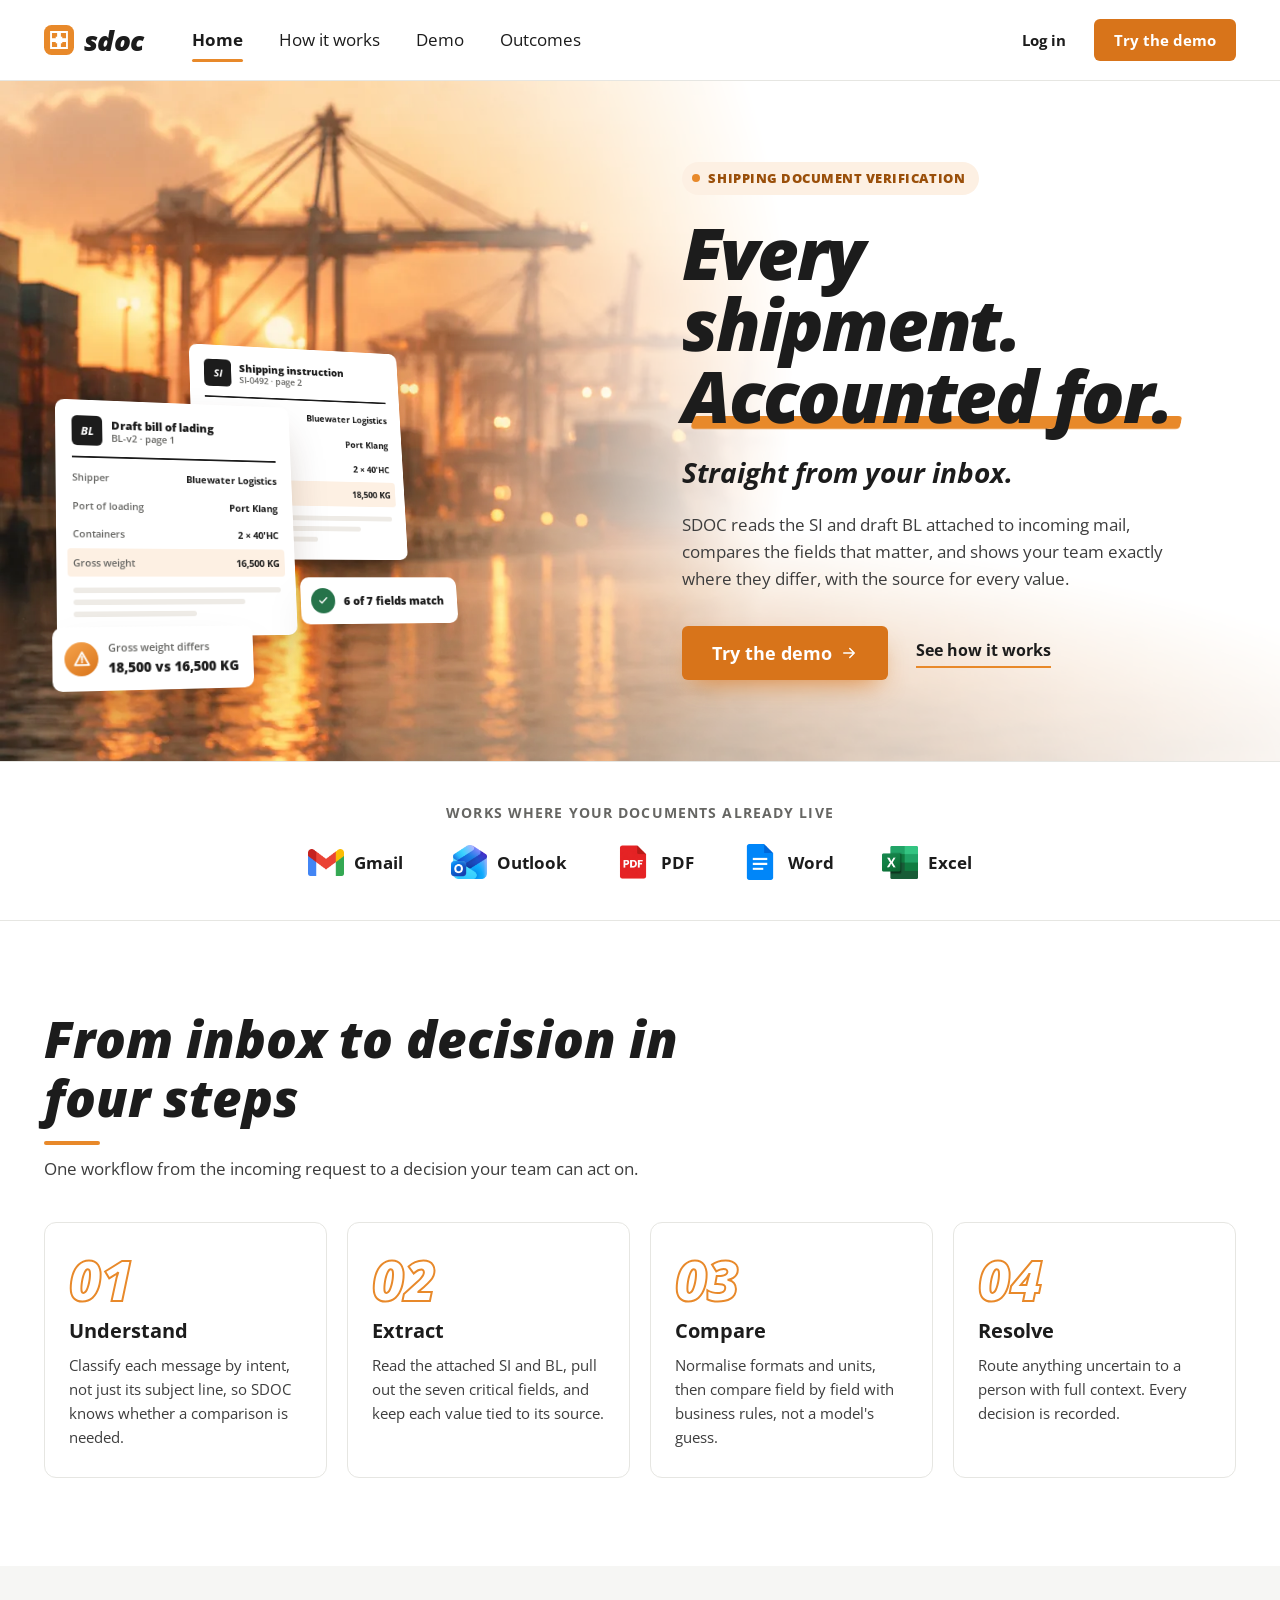
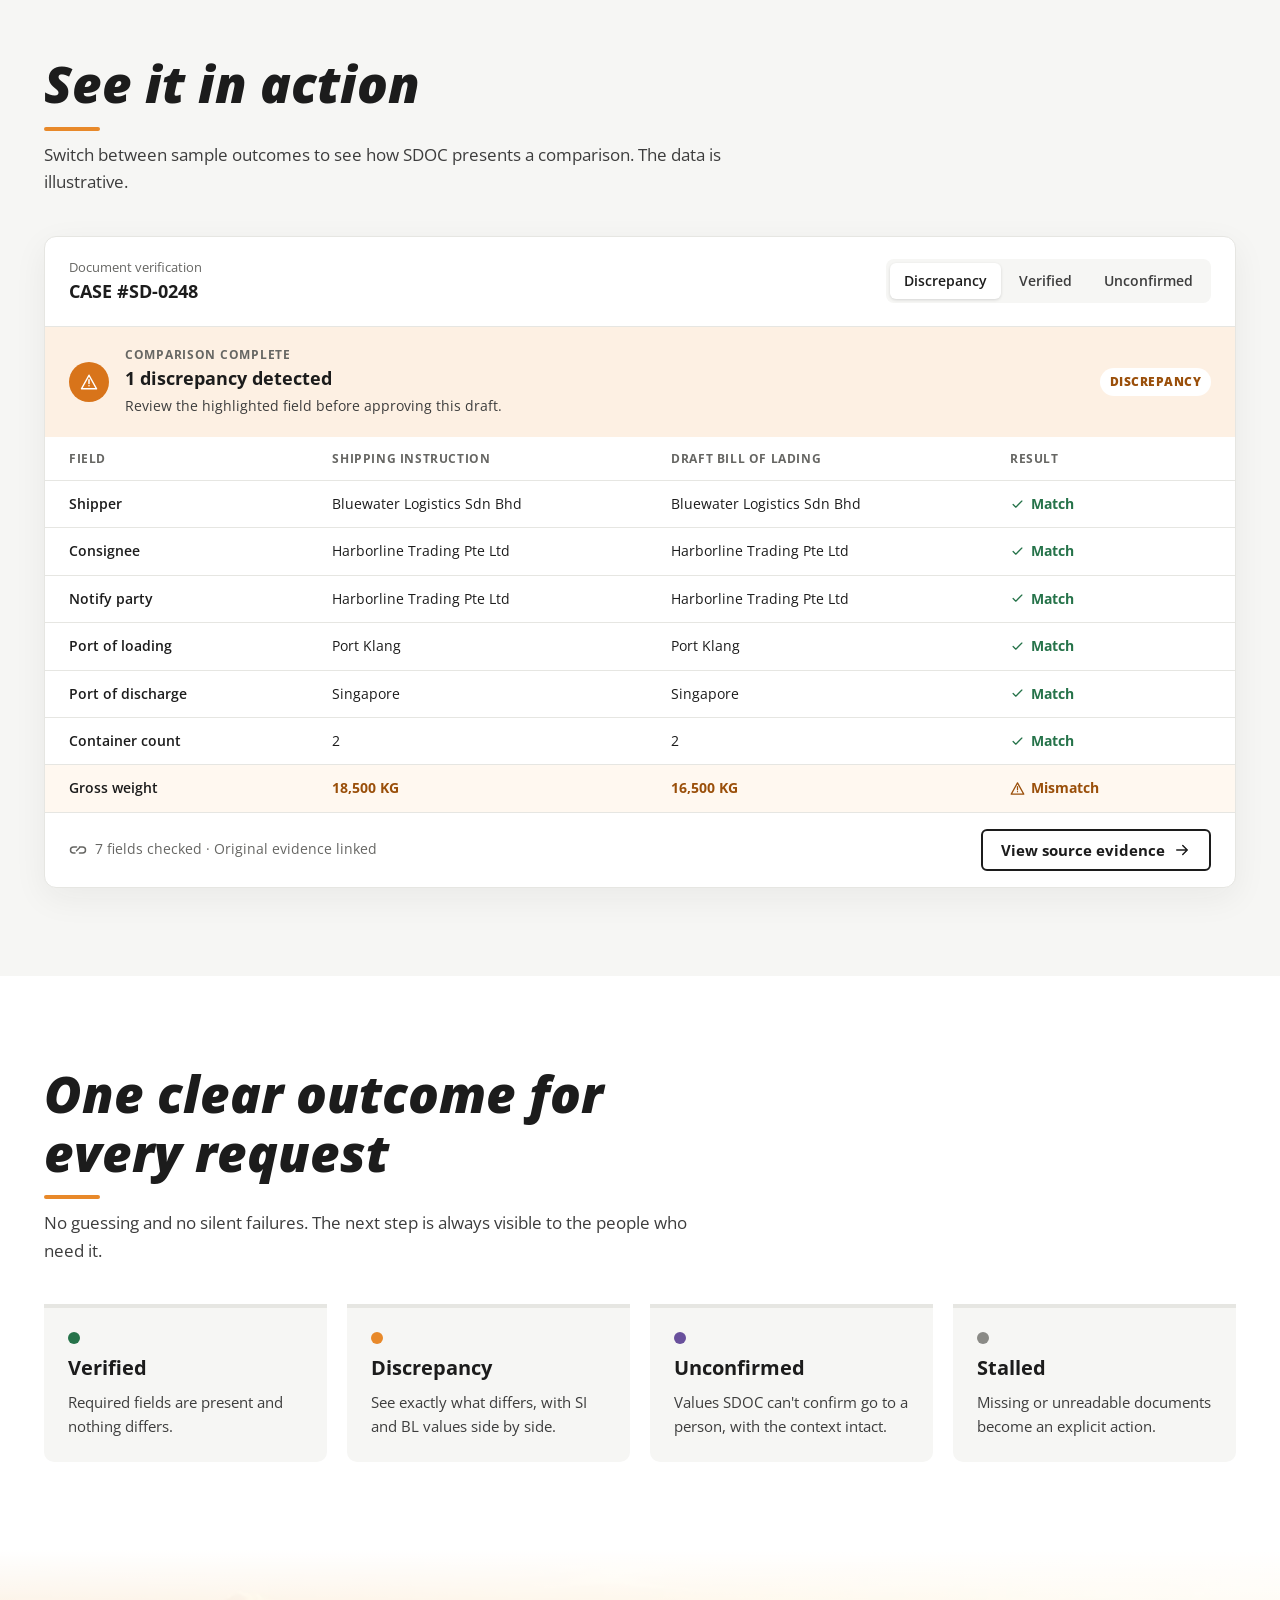
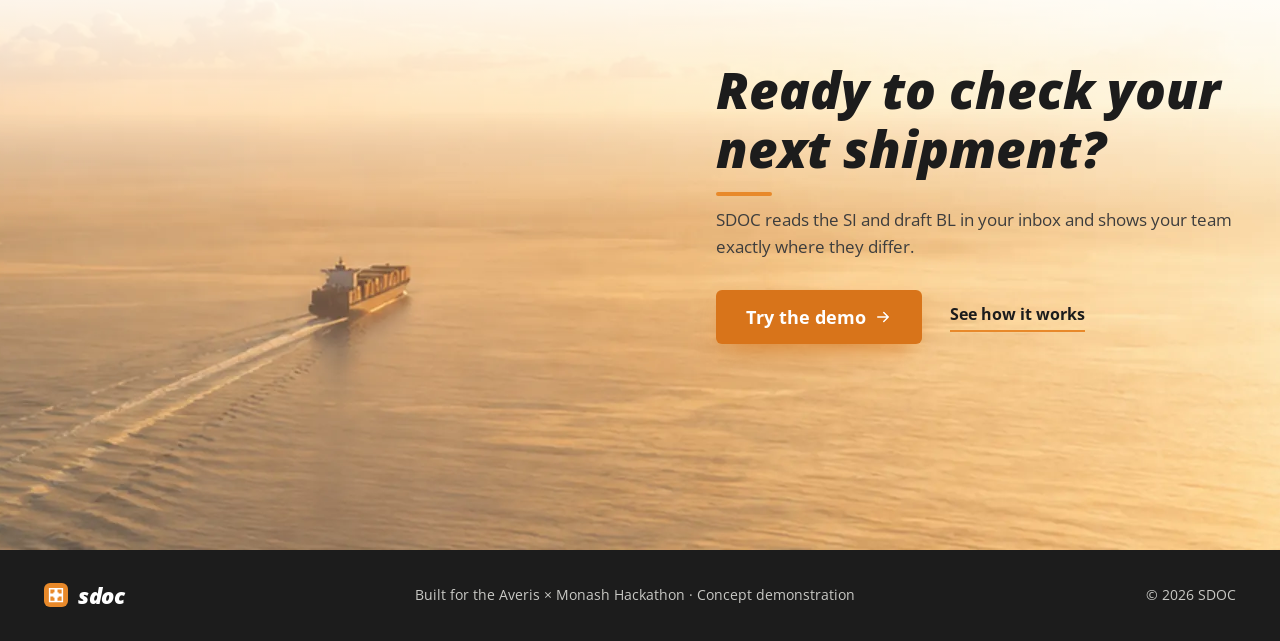
==== commit e3b0297a: "Show every mailbox, open evidence from each field, and restyle the entry pages Landing and login - P" ====
--- a/sdoc-landing/index.html
+++ b/sdoc-landing/index.html
@@ -10,8 +10,8 @@
   <link rel="preconnect" href="https://fonts.googleapis.com" />
   <link rel="preconnect" href="https://fonts.gstatic.com" crossorigin />
   <link href="https://fonts.googleapis.com/css2?family=Open+Sans:ital,wght@0,400;0,600;0,700;0,800;1,600;1,700;1,800&display=swap" rel="stylesheet" />
-  <link rel="stylesheet" href="styles.css?v=averis8" />
-  <script src="app.js?v=averis8" defer></script>
+  <link rel="stylesheet" href="styles.css?v=averis14" />
+  <script src="app.js?v=averis14" defer></script>
 </head>
 <body>
   <svg class="icon-sprite" xmlns="http://www.w3.org/2000/svg" aria-hidden="true">
@@ -36,27 +36,19 @@
       </nav>
       <div class="header-actions">
         <a class="button button-ghost" href="/login">Log in</a>
-        <a class="button button-primary" href="#demo">Try the demo</a>
+        <a class="button button-primary" href="/login">Try the demo</a>
       </div>
       <button class="menu-toggle" type="button" aria-label="Open menu" aria-expanded="false" aria-controls="mobile-nav"><svg><use href="#i-menu"/></svg></button>
     </div>
     <nav class="mobile-nav wrap" id="mobile-nav" aria-label="Mobile navigation" hidden>
-      <a href="#how">How it works</a><a href="#demo">Try the demo</a><a href="#outcomes">Outcomes</a><a href="/login">Log in</a>
+      <a href="#how">How it works</a><a href="/login">Try the demo</a><a href="#outcomes">Outcomes</a><a href="/login">Log in</a>
     </nav>
   </header>
 
   <main id="top">
     <section class="hero" aria-labelledby="hero-title">
+      <div class="hero-bg" aria-hidden="true"></div>
       <div class="hero-stage" aria-hidden="true">
-        <svg class="hero-shape" viewBox="0 0 1000 1000" preserveAspectRatio="none">
-          <defs>
-            <linearGradient id="crescent-fill" x1="0" y1="0" x2=".3" y2="1">
-              <stop offset="0" stop-color="#f6a34c"/><stop offset=".5" stop-color="#e8892a"/><stop offset="1" stop-color="#cf6516"/>
-            </linearGradient>
-          </defs>
-          <path class="hero-field" d="M0,0 H700 C890,250 890,750 700,1000 H0 Z"/>
-          <path class="hero-crescent" d="M700,0 C965,250 965,750 700,1000 C890,750 890,250 700,0 Z" fill="url(#crescent-fill)"/>
-        </svg>
         <div class="stack">
           <div class="stack-3d" id="stack-3d">
             <div class="sheet sheet-si">
@@ -94,7 +86,7 @@
         <p class="hero-sub">Straight from your inbox.</p>
         <p class="hero-description">SDOC reads the SI and draft BL attached to incoming mail, compares the fields that matter, and shows your team exactly where they differ, with the source for every value.</p>
         <div class="hero-actions">
-          <a class="button button-primary button-lg" href="#demo">Try the demo <svg><use href="#i-arrow"/></svg></a>
+          <a class="button button-primary button-lg" href="/login">Try the demo <svg><use href="#i-arrow"/></svg></a>
           <a class="text-link" href="#how">See how it works</a>
         </div>
       </div>
@@ -131,7 +123,7 @@
     <section class="section section-tint" id="demo" aria-labelledby="demo-title">
       <div class="wrap">
         <div class="section-head reveal">
-          <h2 id="demo-title">Try the demo</h2>
+          <h2 id="demo-title">See it in action</h2>
           <p>Switch between sample outcomes to see how SDOC presents a comparison. The data is illustrative.</p>
         </div>
         <div class="demo-card reveal">
@@ -140,7 +132,7 @@
             <div class="scenario-row" role="tablist" aria-label="Sample comparison outcomes">
               <button class="scenario-tab active" type="button" role="tab" aria-selected="true" data-scenario="discrepancy">Discrepancy</button>
               <button class="scenario-tab" type="button" role="tab" aria-selected="false" data-scenario="verified">Verified</button>
-              <button class="scenario-tab" type="button" role="tab" aria-selected="false" data-scenario="review">Needs review</button>
+              <button class="scenario-tab" type="button" role="tab" aria-selected="false" data-scenario="review">Unconfirmed</button>
             </div>
           </div>
           <div class="result-summary">
@@ -169,8 +161,21 @@
         <div class="outcome-grid">
           <article class="outcome reveal"><span class="outcome-dot green"></span><h3>Verified</h3><p>Required fields are present and nothing differs.</p></article>
           <article class="outcome reveal"><span class="outcome-dot orange"></span><h3>Discrepancy</h3><p>See exactly what differs, with SI and BL values side by side.</p></article>
-          <article class="outcome reveal"><span class="outcome-dot purple"></span><h3>Needs review</h3><p>Ambiguity goes to a person, with the context intact.</p></article>
-          <article class="outcome reveal"><span class="outcome-dot grey"></span><h3>Blocked</h3><p>Missing or unreadable documents become an explicit action.</p></article>
+          <article class="outcome reveal"><span class="outcome-dot purple"></span><h3>Unconfirmed</h3><p>Values SDOC can't confirm go to a person, with the context intact.</p></article>
+          <article class="outcome reveal"><span class="outcome-dot grey"></span><h3>Stalled</h3><p>Missing or unreadable documents become an explicit action.</p></article>
+        </div>
+      </div>
+    </section>
+
+    <section class="voyage" aria-labelledby="voyage-title">
+      <div class="wrap">
+        <div class="voyage-copy section-head reveal">
+          <h2 id="voyage-title">Ready to check your next shipment?</h2>
+          <p>SDOC reads the SI and draft BL in your inbox and shows your team exactly where they differ.</p>
+          <div class="hero-actions">
+            <a class="button button-primary button-lg" href="/login">Try the demo <svg><use href="#i-arrow"/></svg></a>
+            <a class="text-link" href="#how">See how it works</a>
+          </div>
         </div>
       </div>
     </section>
--- a/sdoc-landing/styles.css
+++ b/sdoc-landing/styles.css
@@ -19,7 +19,8 @@
 }
 
 * { box-sizing: border-box; }
-html { scroll-behavior: smooth; scroll-padding-top: 88px; }
+/* No rubber-band past the dark footer: overscroll would show white page. */
+html { scroll-behavior: smooth; scroll-padding-top: 88px; overscroll-behavior-y: none; }
 body { margin: 0; background: #fff; color: var(--ink); font-family: var(--font); font-size: 16px; line-height: 1.6; -webkit-font-smoothing: antialiased; }
 a { color: inherit; text-decoration: none; }
 button { font: inherit; cursor: pointer; }
@@ -55,16 +56,13 @@
 .mobile-nav[hidden] { display: none; }
 .mobile-nav a { padding: 12px 0; border-top: 1px solid var(--line); font-weight: 600; }
 
-/* Hero: the SI and BL as a 3D stack, framed by a tapering Averis crescent. */
+/* Hero: the SI and BL as a 3D stack over the port at dawn. */
 .hero { position: relative; isolation: isolate; display: grid; grid-template-columns: minmax(0, 1.1fr) minmax(0, 1fr); align-items: center; min-height: 680px; overflow: hidden; }
 .hero-stage { position: relative; align-self: stretch; min-height: 680px; display: grid; place-items: center; padding-right: 12%; }
-.hero-shape { position: absolute; inset: 0; width: 100%; height: 100%; }
-.hero-shape path { stroke: none; }
-.hero-field { fill: #f5f2ee; }
-.hero-crescent { transform-origin: 70% 50%; animation: crescent-in 1.1s cubic-bezier(.2, .8, .2, 1) both; }
-.stack { position: relative; width: 440px; height: 460px; perspective: 1400px; translate: -36px 0; }
+/* Smaller and over the water, so the cranes stay visible above the stack. */
+.stack { position: relative; width: 440px; height: 460px; perspective: 1400px; translate: -60px 110px; scale: .84; }
 .stack-3d { --rx: 0deg; --ry: 0deg; position: absolute; inset: 0; transform-style: preserve-3d;
-  transform: rotateX(calc(16deg + var(--ry))) rotateY(calc(24deg + var(--rx))) rotateZ(-3deg);
+  transform: rotateX(calc(10deg + var(--ry))) rotateY(calc(15deg + var(--rx))) rotateZ(-2deg);
   transition: transform .5s cubic-bezier(.2, .8, .2, 1); }
 .sheet { position: absolute; width: 270px; padding: 18px 18px 22px; border-radius: 10px; background: #fff; overflow: hidden;
   box-shadow: 0 1px 0 rgba(28, 28, 28, .04), 0 24px 48px -12px rgba(60, 30, 5, .28); animation: sheet-in 1s cubic-bezier(.2, .8, .2, 1) both; }
@@ -113,6 +111,14 @@
 .text-link:hover { color: var(--orange-ink); }
 
 .hero-stage .stack, .hero-copy { z-index: 2; }
+
+/* The port at dawn, dissolving into white along a curve, with the water
+   sweeping on under the copy so the edge never reads as a straight cut. */
+.hero-bg { position: absolute; inset: 0; z-index: 0; pointer-events: none;
+  background: url("assets/hero/port.webp") left center / cover no-repeat;
+  --fade: radial-gradient(ellipse 62% 125% at 0% 42%, #000 56%, transparent 100%),
+          radial-gradient(ellipse 115% 40% at 0% 100%, rgba(0, 0, 0, .85) 25%, transparent 100%);
+  -webkit-mask-image: var(--fade); mask-image: var(--fade); }
 @media (hover: hover) and (pointer: fine) and (prefers-reduced-motion: no-preference) {
   .hero .sheet, .hero .float-card { transition: transform .4s cubic-bezier(.22, 1, .36, 1); }
   .hero.is-exploring .sheet-si { transform: translate3d(5px, -5px, -6px) rotateZ(.75deg); }
@@ -123,7 +129,9 @@
   /* The letters nearest the pointer lift, easing off with distance;
      app.js sets --lift (0 to 1) per letter as the cursor moves. */
   .mark-char { display: inline-block; transform: translateY(calc(var(--lift, 0) * -.16em)) scale(calc(1 + var(--lift, 0) * .1));
-    transform-origin: 50% 100%; transition: transform .22s cubic-bezier(.22, 1, .36, 1); }
+    transform-origin: 50% 100%; transition: transform .22s cubic-bezier(.22, 1, .36, 1), color .22s ease-out;
+    /* Ink warms through deep amber to brand orange as the lift rises. */
+    color: color-mix(in oklch, color-mix(in oklch, var(--orange-btn) calc(var(--lift, 0) * 100%), var(--orange-ink)) calc(var(--lift, 0) * 100%), var(--ink)); }
   .hero-actions .button-primary { position: relative; overflow: hidden; transition: transform .2s ease-out, background-color .15s; }
   .hero-actions .button-primary::after { content: ""; position: absolute; inset: -50% -30%; pointer-events: none;
     background: linear-gradient(110deg, transparent 40%, rgba(255, 255, 255, .3) 50%, transparent 60%);
@@ -133,7 +141,6 @@
   .desktop-nav a::after { transform-origin: left; transition: transform .22s cubic-bezier(.22, 1, .36, 1); }
 }
 
-@keyframes crescent-in { from { opacity: 0; transform: scaleY(.6) translateX(-4%); } }
 @keyframes sheet-in { from { opacity: 0; translate: 40px 60px; } }
 @keyframes pop-in { from { opacity: 0; scale: .6; } }
 @keyframes bob { 50% { translate: 0 -10px; } }
@@ -229,6 +236,14 @@
 .outcome-dot.grey { background: #8a8a86; }
 
 /* Footer */
+/* Closing call to action: the ship heading out over open sea. White fades
+   into the haze at the top; the darker water meets the footer below. */
+.voyage { position: relative; isolation: isolate; display: flex; align-items: flex-start; min-height: 600px; padding: 110px 0 64px;
+  background: url("assets/hero/sea.webp") 20% center / cover no-repeat; }
+.voyage::before { content: ""; position: absolute; inset: 0 0 auto; z-index: -1; height: 45%; background: linear-gradient(#fff, rgba(255, 255, 255, 0)); }
+.voyage .wrap { width: 100%; }
+.voyage-copy { max-width: 520px; margin: 0 0 0 auto; }
+.voyage-copy p { margin-bottom: 30px; }
 .site-footer { padding: 28px 0; background: var(--ink); color: #c9c9c5; font-size: 14px; }
 .footer-row { display: flex; flex-wrap: wrap; align-items: center; justify-content: space-between; gap: 12px; }
 .brand-footer { color: #fff; font-size: 22px; }
@@ -258,12 +273,19 @@
 @media (max-width: 900px) {
   .desktop-nav, .header-actions { display: none; }
   .menu-toggle { display: grid; }
-  .hero { grid-template-columns: 1fr; }
+  .hero { grid-template-columns: minmax(0, 1fr); }
   .hero-copy { order: -1; padding: 48px 24px 8px; }
-  .hero-stage { min-height: 520px; padding-right: 0; background: linear-gradient(180deg, #fff, #f5f2ee); }
-  .hero-shape { display: none; }
+  .hero-stage { min-height: 520px; padding-right: 0; }
+  .stack { translate: -36px 0; scale: 1; }
+  /* Stacked layout: the port rises from the bottom, behind the documents. */
+  .hero-bg { background-size: auto 60%; background-position: 18% 100%;
+    --fade: linear-gradient(to top, #000 0 34%, transparent 50%); }
 }
 @media (max-width: 640px) {
+  /* Copy on white at the top, the ship on an open strip of sea below it. */
+  .voyage { min-height: 0; padding: 64px 0 300px; background-size: auto 420px; background-position: 30% bottom; }
+  .voyage::before { top: auto; bottom: 250px; height: 170px; }
+  .voyage-copy { margin: 0; }
   .header-row { height: 64px; }
   .brand { font-size: 24px; }
   .section { padding: 60px 0; }
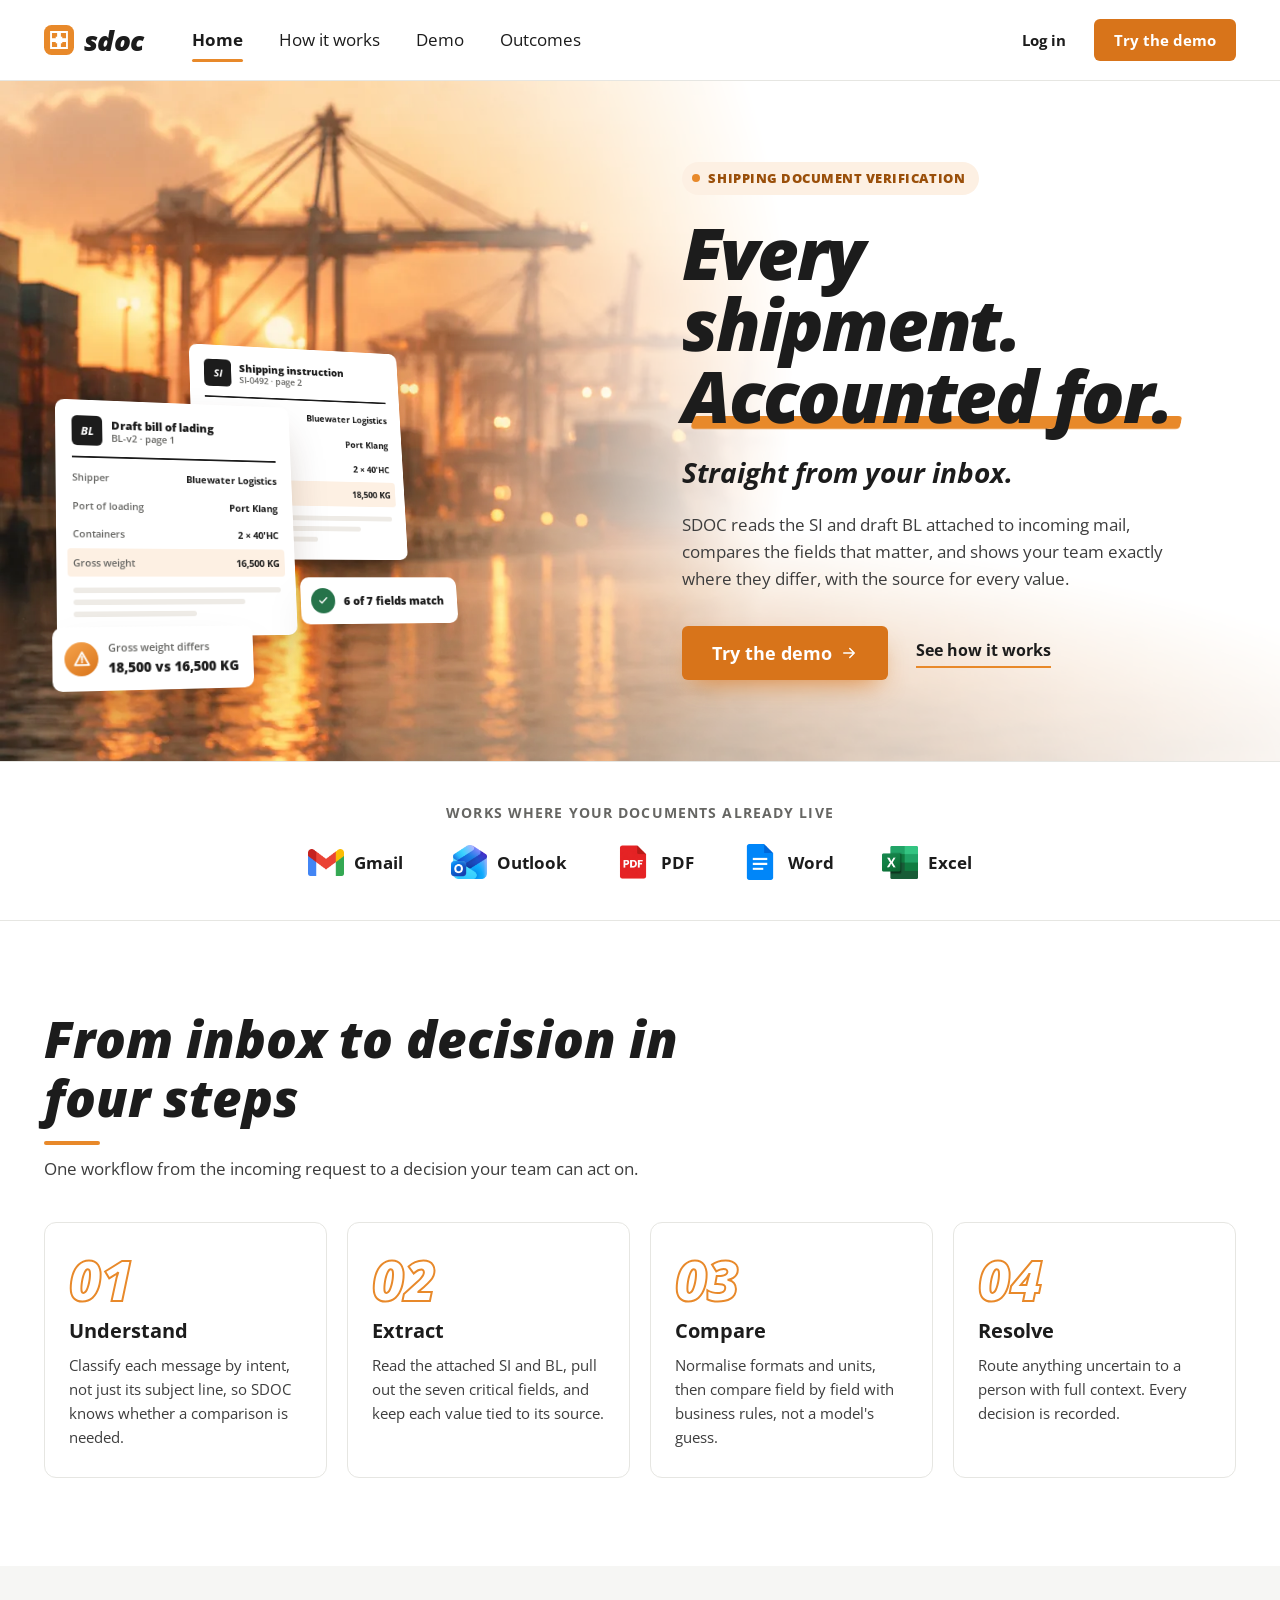
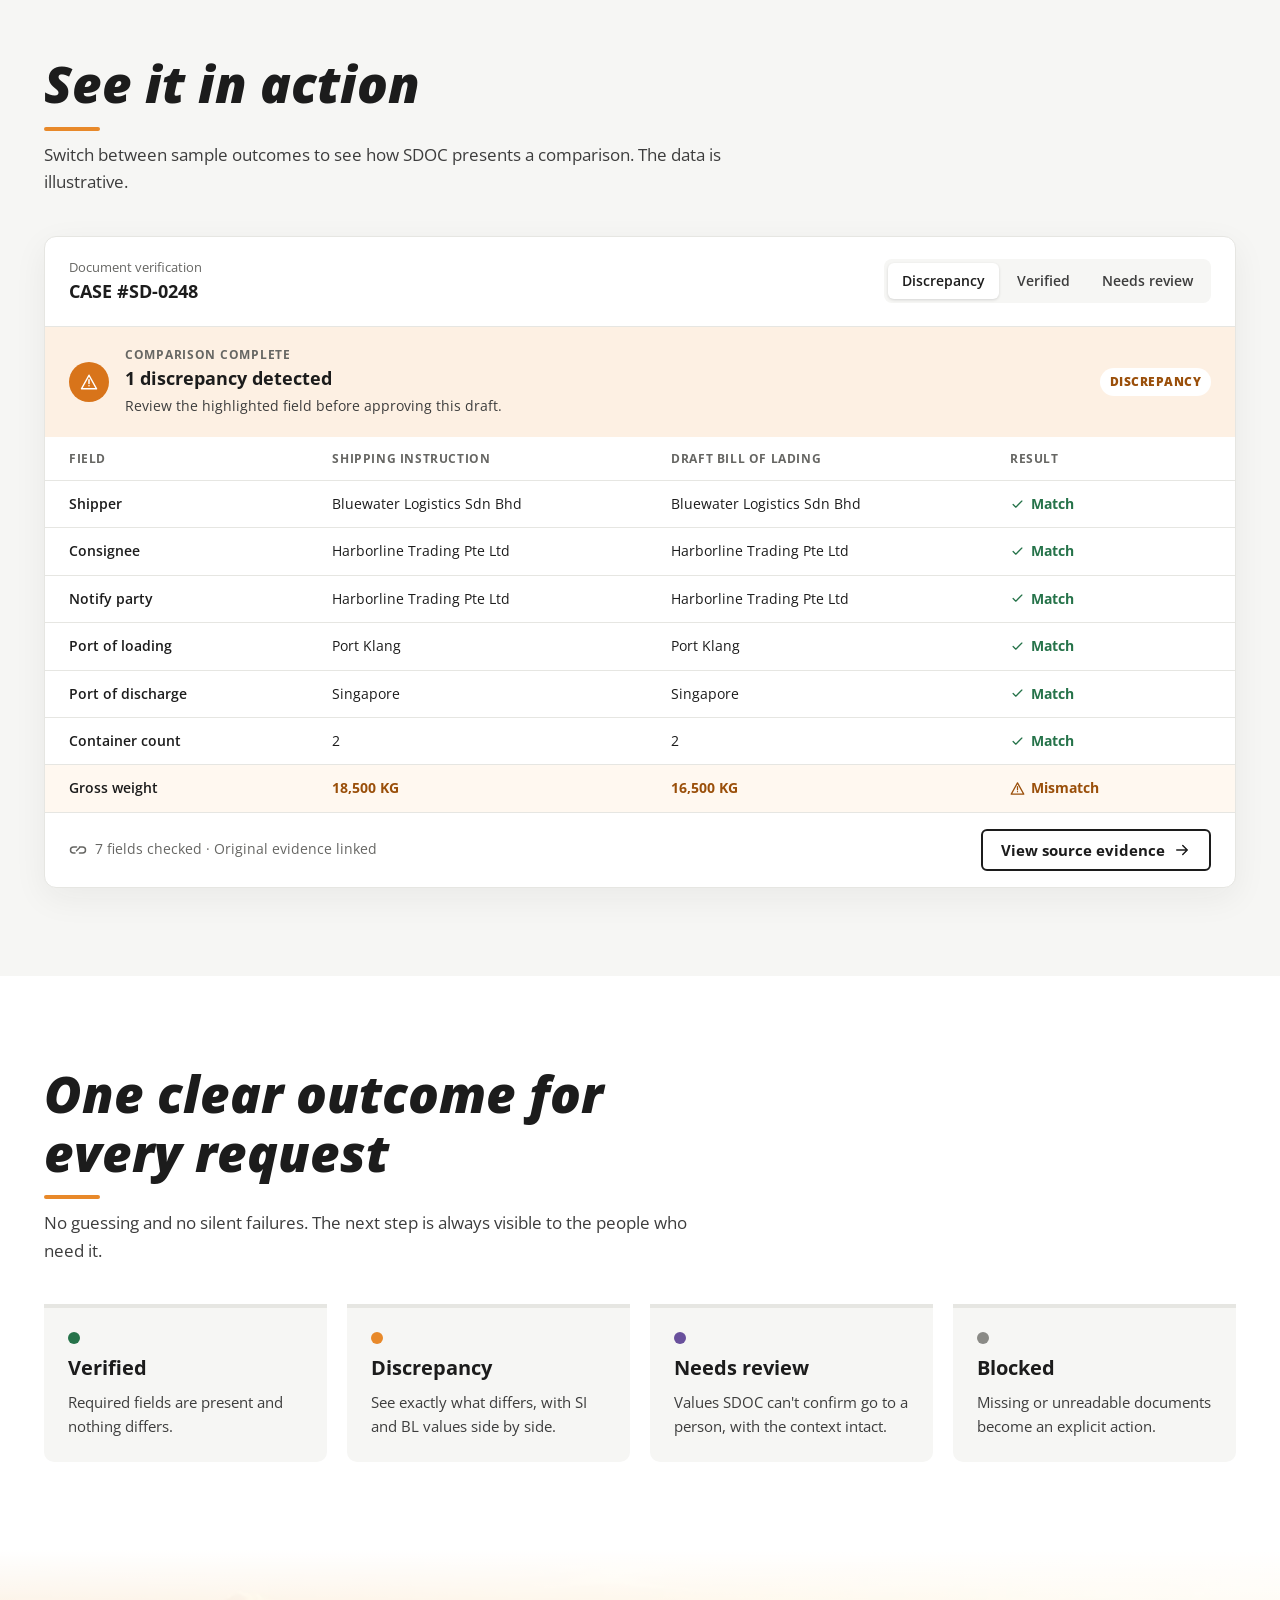
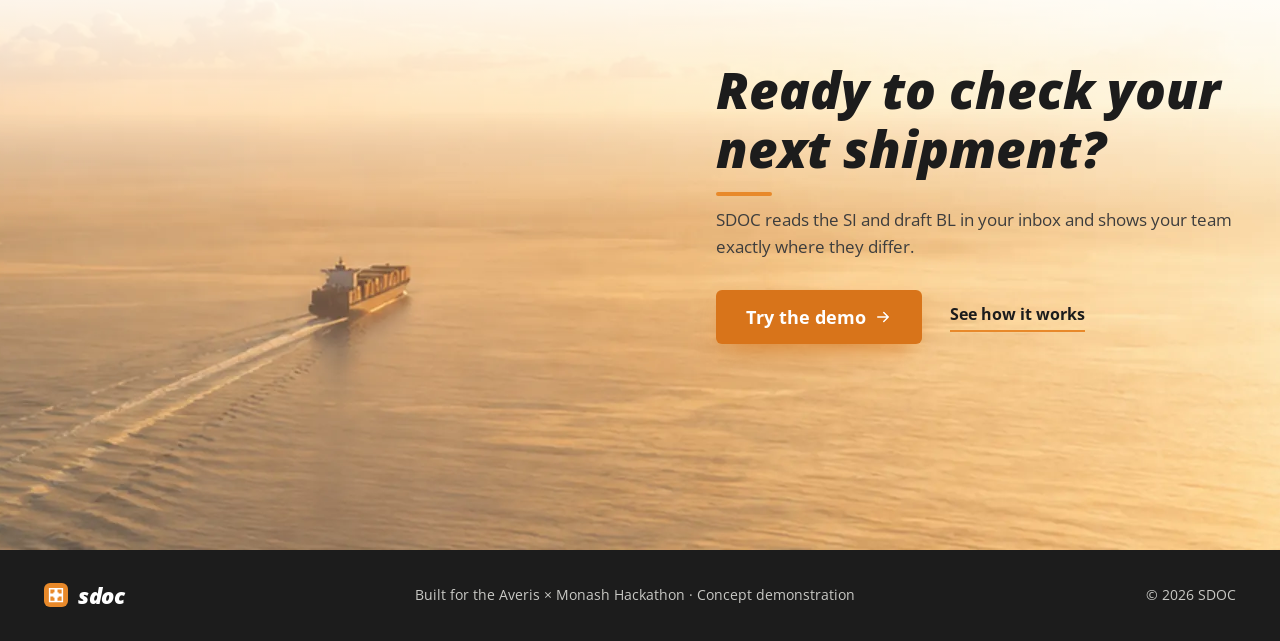
==== commit a4583de5: "Name the escalation states Needs review and Blocked Unconfirmed and Stalled were harder to read, and" ====
--- a/sdoc-landing/index.html
+++ b/sdoc-landing/index.html
@@ -11,7 +11,7 @@
   <link rel="preconnect" href="https://fonts.gstatic.com" crossorigin />
   <link href="https://fonts.googleapis.com/css2?family=Open+Sans:ital,wght@0,400;0,600;0,700;0,800;1,600;1,700;1,800&display=swap" rel="stylesheet" />
   <link rel="stylesheet" href="styles.css?v=averis14" />
-  <script src="app.js?v=averis14" defer></script>
+  <script src="app.js?v=averis15" defer></script>
 </head>
 <body>
   <svg class="icon-sprite" xmlns="http://www.w3.org/2000/svg" aria-hidden="true">
@@ -132,7 +132,7 @@
             <div class="scenario-row" role="tablist" aria-label="Sample comparison outcomes">
               <button class="scenario-tab active" type="button" role="tab" aria-selected="true" data-scenario="discrepancy">Discrepancy</button>
               <button class="scenario-tab" type="button" role="tab" aria-selected="false" data-scenario="verified">Verified</button>
-              <button class="scenario-tab" type="button" role="tab" aria-selected="false" data-scenario="review">Unconfirmed</button>
+              <button class="scenario-tab" type="button" role="tab" aria-selected="false" data-scenario="review">Needs review</button>
             </div>
           </div>
           <div class="result-summary">
@@ -161,8 +161,8 @@
         <div class="outcome-grid">
           <article class="outcome reveal"><span class="outcome-dot green"></span><h3>Verified</h3><p>Required fields are present and nothing differs.</p></article>
           <article class="outcome reveal"><span class="outcome-dot orange"></span><h3>Discrepancy</h3><p>See exactly what differs, with SI and BL values side by side.</p></article>
-          <article class="outcome reveal"><span class="outcome-dot purple"></span><h3>Unconfirmed</h3><p>Values SDOC can't confirm go to a person, with the context intact.</p></article>
-          <article class="outcome reveal"><span class="outcome-dot grey"></span><h3>Stalled</h3><p>Missing or unreadable documents become an explicit action.</p></article>
+          <article class="outcome reveal"><span class="outcome-dot purple"></span><h3>Needs review</h3><p>Values SDOC can't confirm go to a person, with the context intact.</p></article>
+          <article class="outcome reveal"><span class="outcome-dot grey"></span><h3>Blocked</h3><p>Missing or unreadable documents become an explicit action.</p></article>
         </div>
       </div>
     </section>
